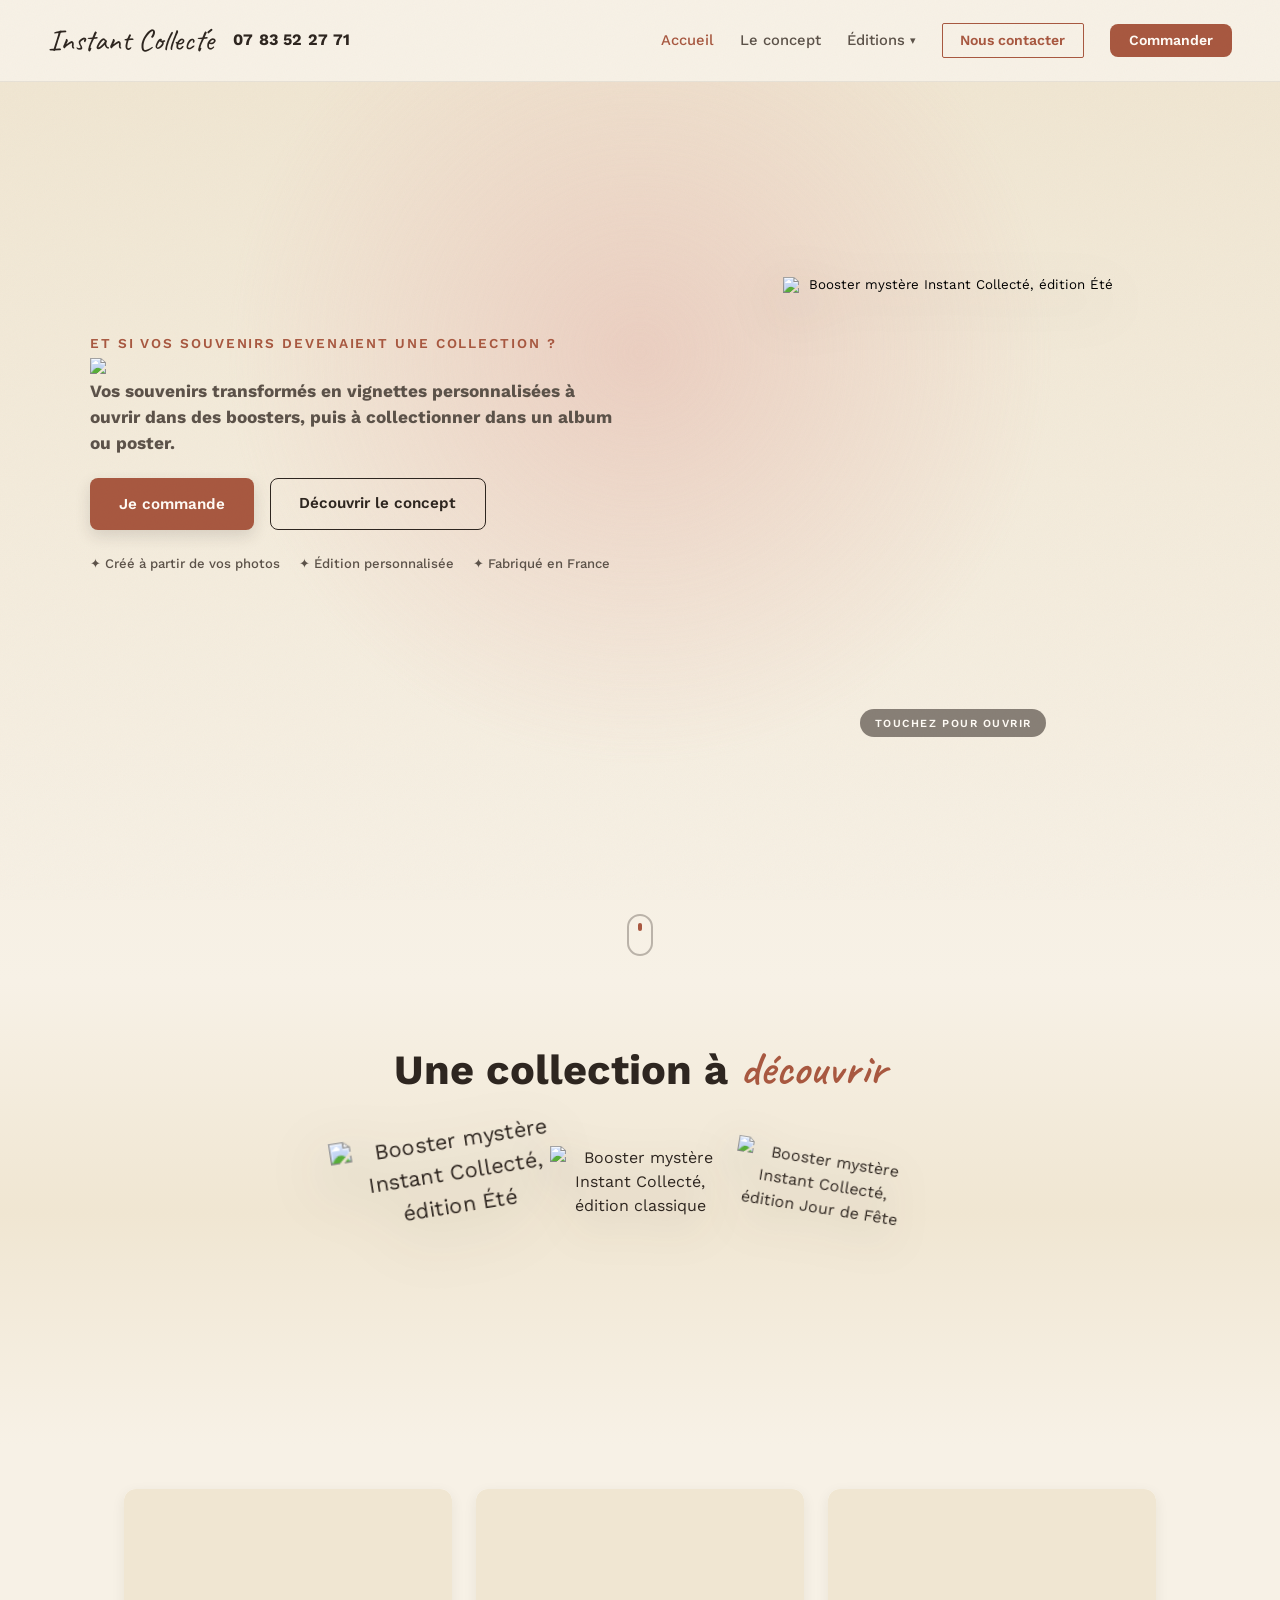
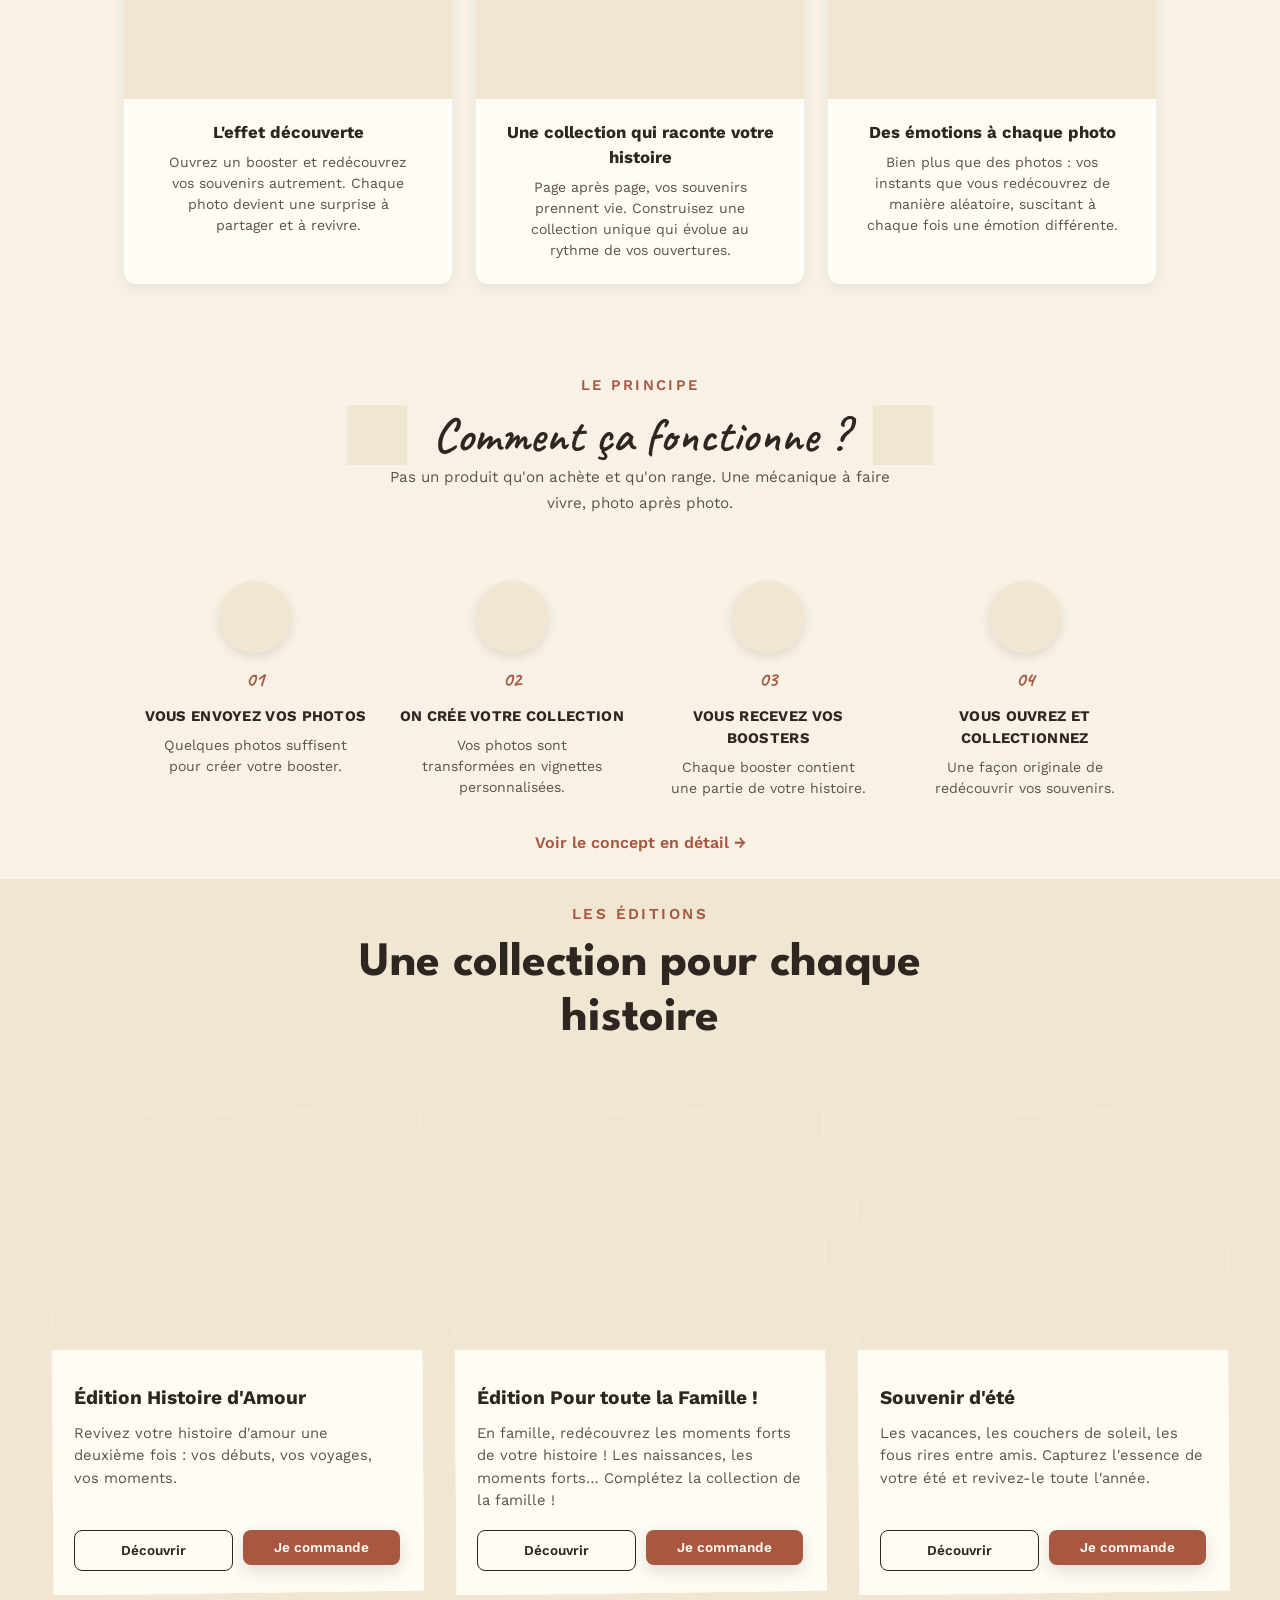
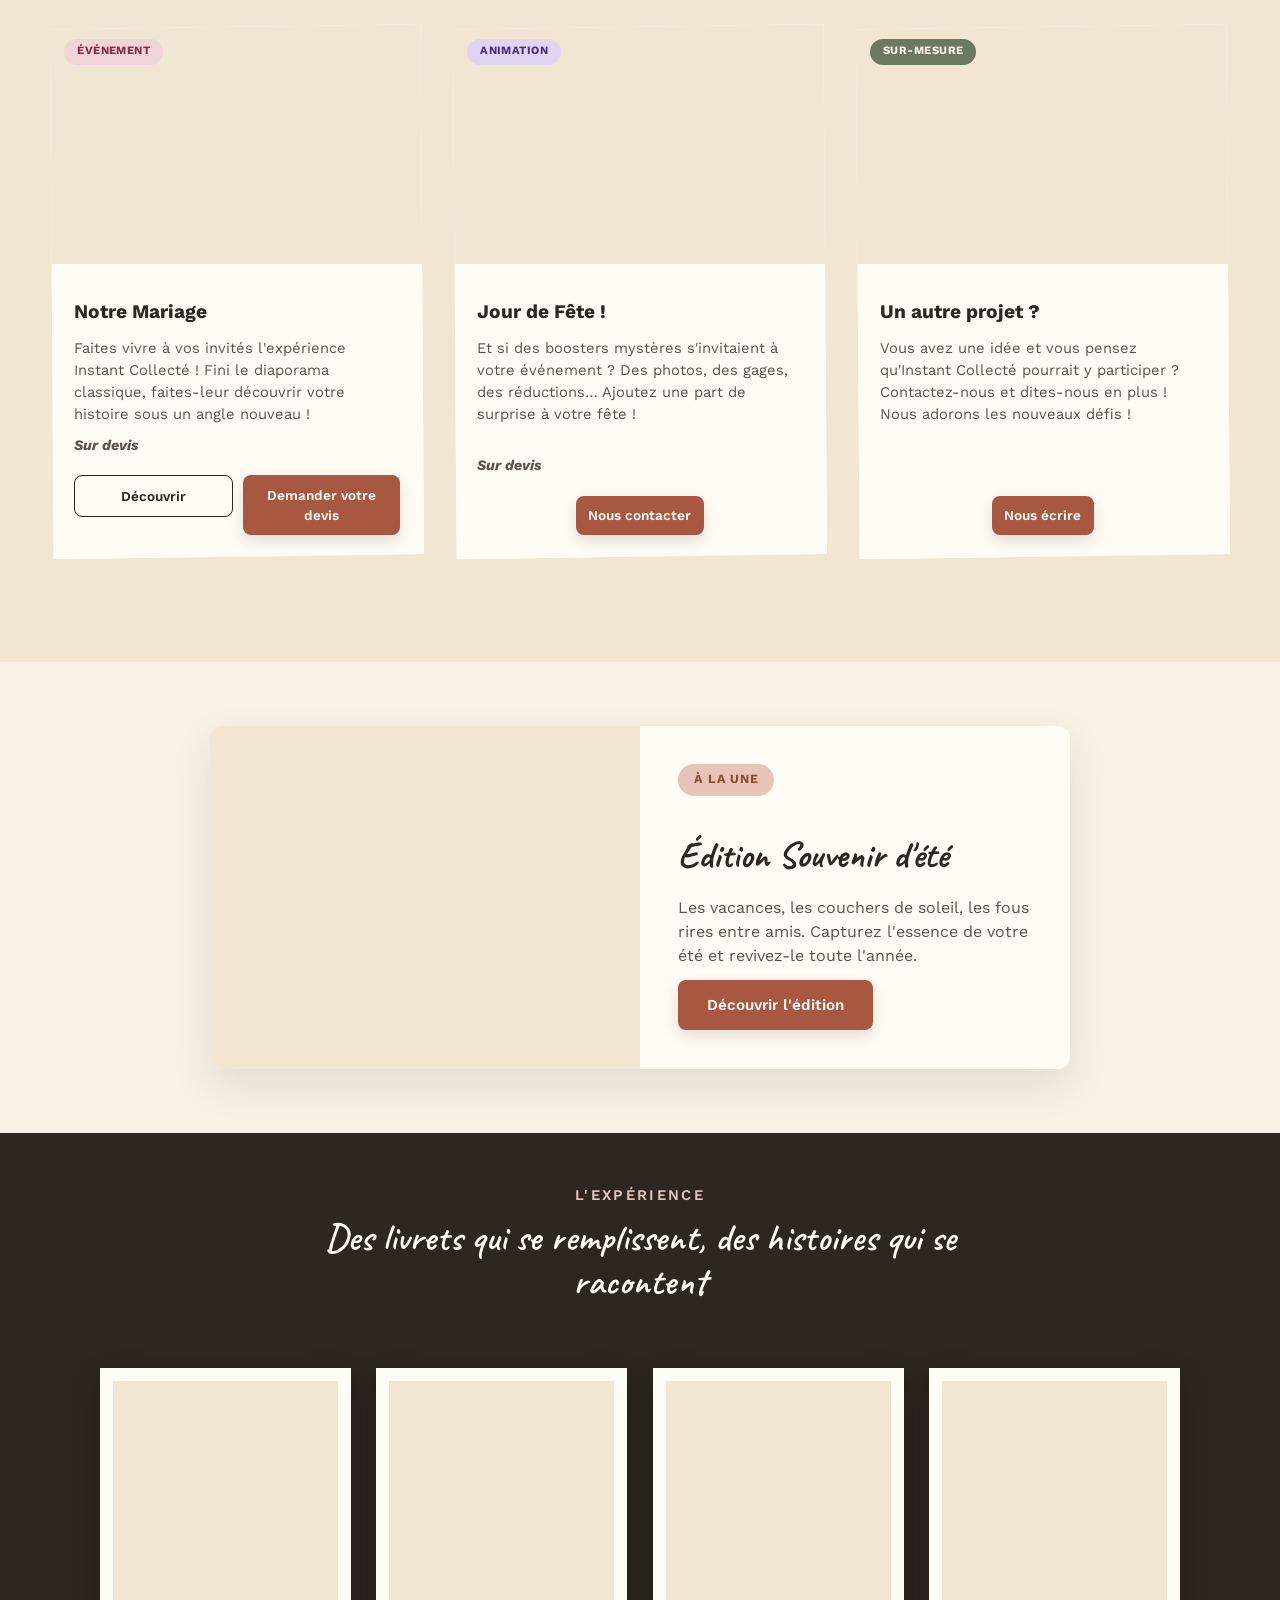
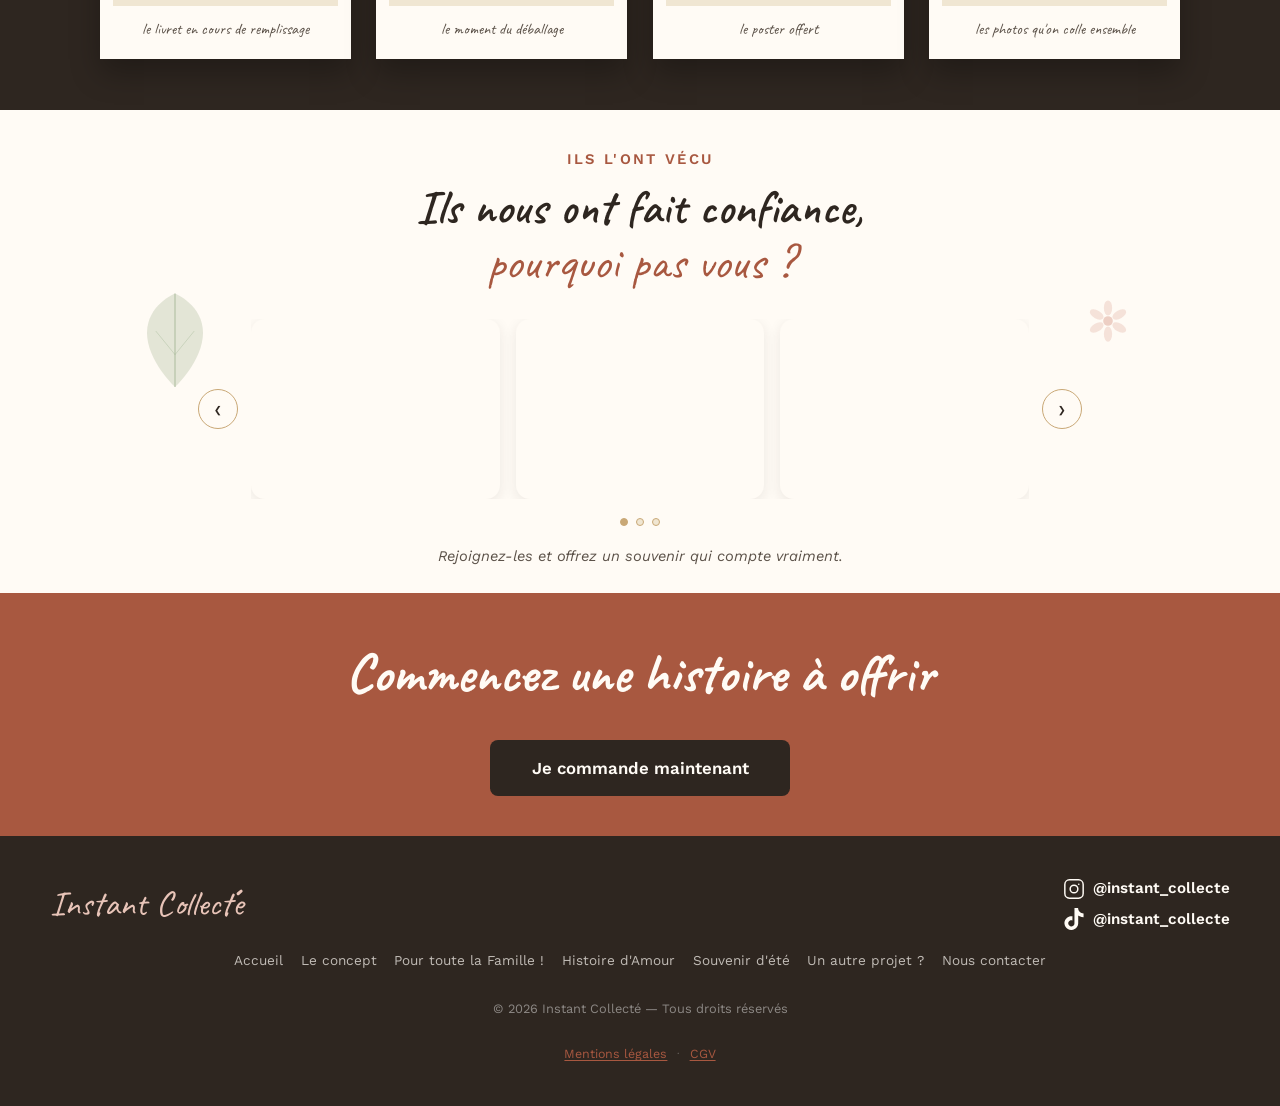
==== index.html @ 8518746c "Update CSS and JS version parameters Updated stylesheet and script versioning in index.html." ====
<!DOCTYPE html>
<html lang="fr">
<head>
  <meta charset="UTF-8">
  <meta name="viewport" content="width=device-width, initial-scale=1">
  <title>Instant Collecté — Albums photo souvenirs à collectionner</title>
  <meta name="description" content="Instant Collecté transforme vos plus beaux souvenirs en boosters mystères et albums à collectionner. Photos surprises, livrets personnalisés, cadeaux uniques à offrir.">
  <link rel="canonical" href="https://instant-collecte.fr/">

  <!-- Open Graph (partage Facebook, Instagram, LinkedIn, WhatsApp...) -->
  <meta property="og:type" content="website">
  <meta property="og:site_name" content="Instant Collecté">
  <meta property="og:title" content="Instant Collecté — Albums photo souvenirs à collectionner">
  <meta property="og:description" content="Des boosters mystères de photos à ouvrir en surprise, à coller dans un livret-album pour revivre vos plus beaux souvenirs. Le cadeau qui se construit et se garde.">
  <meta property="og:url" content="https://instant-collecte.fr/">
  <meta property="og:image" content="https://instant-collecte.fr/assets/accueil/Photo%201%20modif.png">
  <meta property="og:locale" content="fr_FR">

  <!-- Twitter / X Card -->
  <meta name="twitter:card" content="summary_large_image">
  <meta name="twitter:title" content="Instant Collecté — Albums photo souvenirs à collectionner">
  <meta name="twitter:description" content="Des boosters mystères de photos à ouvrir en surprise, à coller dans un livret-album pour revivre vos plus beaux souvenirs.">
  <meta name="twitter:image" content="https://instant-collecte.fr/assets/accueil/Photo%201%20modif.png">

  <!-- Schema.org : identité de marque, aide Google à comprendre qui vous êtes -->
  <script type="application/ld+json">
  {
    "@context": "https://schema.org",
    "@type": "Organization",
    "name": "Instant Collecté",
    "url": "https://instant-collecte.fr/",
    "logo": "https://instant-collecte.fr/assets/accueil/Photo%201%20modif.png",
    "email": "instant.collecte@gmail.com",
    "sameAs": [
      "https://www.instagram.com/instant_collecte/",
      "https://www.tiktok.com/@instant_collecte"
    ]
  }
  </script>

  <!-- DNS prefetch GitHub Pages -->
  <link rel="dns-prefetch" href="https://instant-collecte.fr">
  <link rel="preconnect" href="https://instant-collecte.fr" crossorigin>

  <!-- Préchargement des images critiques (visibles sans scroller) -->
  <link rel="preload" as="image" href="https://instant-collecte.fr/assets/accueil/Photo%201%20modif.png">
  <link rel="preload" as="image" href="https://instant-collecte.fr/assets/accueil/Booster%20Ete%202026%20sans%20Fond.png">

  <!-- Google Fonts avec display=swap pour ne pas bloquer le rendu -->
  <link rel="preconnect" href="https://fonts.googleapis.com">
  <link rel="preconnect" href="https://fonts.gstatic.com" crossorigin>

  <link rel="stylesheet" href="./style.css?v=20260727">
</head>
<body>

  <!--
  INSTANT COLLECTÉ — site multi-pages (8 pages), routeur JS par hash, un seul fichier pour CodePen.
  Pages : #accueil  #concept  #pour-toute-la-famille  #histoire-d-amour  #souvenir-ete  #realisations  #contact

  IMAGES : toutes les images sont injectées via des constantes en haut de script.js (objet IMAGES).
  Tant qu'une URL est vide (""), un cadre "image à venir" stylisé s'affiche à la place.
  Pour mettre une vraie photo : héberger l'image (Assets CodePen, postimages, imgur...) et coller
  l'URL https://... dans la bonne clé de l'objet IMAGES. Rien d'autre à toucher.

  Cherchez [À REMPLACER] pour le texte/les prix à remplacer.
  Formulaire de contact : Formspree configuré (action="https://formspree.io/f/mgojjllv").
-->

<div class="grain-overlay" aria-hidden="true"></div>

<!-- ============================================================ HEADER -->
<header class="nav" id="siteHeader">
  <div class="nav-left">
    <a href="#accueil" class="nav-logo">Instant Collect<span class="e-accent">e</span></a>
    <a href="tel:+33783522771" class="nav-phone">07 83 52 27 71</a>
  </div>

  <nav class="nav-links" id="navLinks">
    <a href="#accueil" data-route-link="accueil">Accueil</a>
    <a href="#concept" data-route-link="concept">Le concept</a>

      <div class="nav-editions" id="navEditions">
        <button class="nav-editions-trigger" id="navEditionsTrigger" aria-expanded="false" aria-haspopup="true">
          Éditions <span class="chev" aria-hidden="true">▾</span>
        </button>
        <div class="nav-editions-menu" id="navEditionsMenu" role="menu">
          <a href="#pour-toute-la-famille" data-route-link="pour-toute-la-famille" role="menuitem">
            <span class="ne-emoji" aria-hidden="true">🌸</span>
            <span class="ne-text"><strong>Pour toute la famille !</strong><small>Les naissances, les fous rires, à revivre ensemble</small></span>
          </a>
          <a href="#histoire-d-amour" data-route-link="histoire-d-amour" role="menuitem">
            <span class="ne-emoji" aria-hidden="true">💌</span>
            <span class="ne-text"><strong>Histoire d'Amour</strong><small>Revivez l'histoire de votre couple avec votre moitié !</small></span>
          </a>
          <a href="#souvenir-ete" data-route-link="souvenir-ete" role="menuitem">
            <span class="ne-emoji" aria-hidden="true">☀️</span>
            <span class="ne-text"><strong>Souvenir d'été</strong><small>Redécouvrez les meilleurs moments de votre voyage estival</small></span>
          </a>
          <a href="#realisations" data-route-link="realisations" role="menuitem">
            <span class="ne-emoji" aria-hidden="true">✨</span>
            <span class="ne-text"><strong>Un autre projet ?</strong><small>On adore les défis</small></span>
          </a>
        </div>
      </div>

    <button class="nav-cta nav-cta-contact" onclick="window.location.hash='contact'">Nous contacter</button>
    <button class="nav-cta" data-order-cta>Commander</button>
  </nav>

  <a href="#accueil" class="nav-back-home">← Retour à l'accueil</a>

  <button class="nav-burger" id="navBurger" aria-label="Ouvrir le menu" aria-expanded="false">
    <span></span><span></span><span></span>
  </button>
</header>

<div class="nav-backdrop" id="navBackdrop" aria-hidden="true"></div>

<main id="routerOutlet">

<!-- ============================================================ PAGE 1 — ACCUEIL -->
<section class="page" id="page-accueil" data-page-section="accueil">


  <section class="hero hero-home">
    <div class="hero-halo" aria-hidden="true"></div>

    <div class="hero-home-grid">
      <div class="hero-content">
        <p class="hero-eyebrow">Et si vos souvenirs devenaient une collection ?</p>
        <h1 class="hero-logo"><img data-img="heroLogo" alt="Instant Collecté" class="hero-logo-img"></h1>
        <p class="hero-tagline">
          Vos souvenirs transformés en vignettes personnalisées à ouvrir dans des boosters,
          puis à collectionner dans un album ou poster.
        </p>
        <div class="hero-actions">
          <button class="btn btn-primary" data-order-cta>Je commande</button>
          <a href="#concept" class="btn btn-outline">Découvrir le concept</a>
        </div>
        <div class="hero-trust">
          <span class="hero-trust-item">✦ Créé à partir de vos photos</span>
          <span class="hero-trust-item">✦ Édition personnalisée</span>
          <span class="hero-trust-item">✦ Fabriqué en France</span>
        </div>
      </div>

      <!-- ========== ZONE BOOSTER — effet d'ouverture façon Pokémon TCG ========== -->
      <div class="booster-zone">
        <div class="booster-stage" id="boosterStage">

          <button class="booster-pack" id="boosterPack" aria-label="Cliquer pour ouvrir le booster mystère" aria-expanded="false">
            <span class="booster-pack-shine" aria-hidden="true"></span>
            <img class="booster-pack-art" data-img="boosterPackArt" alt="Booster mystère Instant Collecté, édition Été">
            <span class="booster-pack-hint">touchez pour ouvrir</span>
          </button>

          <div class="booster-flash" id="boosterFlash" aria-hidden="true"></div>

          <div class="booster-reveal" id="boosterReveal">
            <figure class="booster-card booster-card-1">
              <img data-img="boosterCard1" alt="Souvenir révélé 1">
            </figure>
            <figure class="booster-card booster-card-2">
              <img data-img="boosterCard2" alt="Souvenir révélé 2">
            </figure>
            <figure class="booster-card booster-card-3">
              <img data-img="boosterCard3" alt="Souvenir révélé 3">
            </figure>
          </div>

        </div>

      </div>
      <!-- ========== /ZONE BOOSTER ========== -->

    </div>

    <a href="#concept" class="scroll-cue" aria-hidden="true"><span></span></a>
  </section>

  <!-- vitrine des boosters : une collection, plusieurs éditions -->
  <section class="boosters-showcase">
    <div class="boosters-showcase-inner">
      <h2 class="boosters-showcase-title">Une collection à <span class="boosters-showcase-title-script">découvrir</span></h2>
      <div class="boosters-fan">
        <div class="boosters-fan-item boosters-fan-item-1">
          <img class="boosters-fan-art" data-img="boosterCollEte" alt="Booster mystère Instant Collecté, édition Été">
        </div>
        <div class="boosters-fan-item boosters-fan-item-2">
          <img class="boosters-fan-art" data-img="boosterCollNormal" alt="Booster mystère Instant Collecté, édition classique">
        </div>
        <div class="boosters-fan-item boosters-fan-item-3">
          <img class="boosters-fan-art" data-img="boosterCollFete" alt="Booster mystère Instant Collecté, édition Jour de Fête">
        </div>
      </div>
    </div>
  </section>

  <!-- bandeau valeurs -->
  <section class="values">
    <div class="value">
      <div class="value-photo-wrap">
        <div class="value-photo" data-img="valuePhoto1" data-img-label="L'effet découverte"></div>
        <div class="value-photo-overlay"></div>
      </div>
      <div class="value-body">
        <h3>L'effet découverte</h3>
        <p>Ouvrez un booster et redécouvrez vos souvenirs autrement. Chaque photo devient une surprise à partager et à revivre.</p>
      </div>
    </div>
    <div class="value">
      <div class="value-photo-wrap">
        <div class="value-photo" data-img="valuePhoto2" data-img-label="Une collection qui raconte votre histoire"></div>
        <div class="value-photo-overlay"></div>
      </div>
      <div class="value-body">
        <h3>Une collection qui raconte votre histoire</h3>
        <p>Page après page, vos souvenirs prennent vie. Construisez une collection unique qui évolue au rythme de vos ouvertures.</p>
      </div>
    </div>
    <div class="value">
      <div class="value-photo-wrap">
        <div class="value-photo" data-img="valuePhoto3" data-img-label="Des émotions à chaque photo"></div>
        <div class="value-photo-overlay"></div>
      </div>
      <div class="value-body">
        <h3>Des émotions à chaque photo</h3>
        <p>Bien plus que des photos : vos instants que vous redécouvrez de manière aléatoire, suscitant à chaque fois une émotion différente.</p>
      </div>
    </div>
  </section>

  <section class="concept-brief">
    <div class="section-header section-header-center">
      <p class="section-eyebrow">Le principe</p>
      <h2 class="section-title section-title-flanked">
        <span class="title-flank-art" data-img="titleBoostersArt" data-img-label="image 3 mini booster" aria-hidden="true"></span>
        <span>Comment ça fonctionne ?</span>
        <span class="title-flank-art" data-img="titleBoostersArt" data-img-label="image 3 mini booster" aria-hidden="true"></span>
      </h2>
      <p class="section-text">Pas un produit qu'on achète et qu'on range. Une mécanique à faire vivre, photo après photo.</p>
    </div>
    <div class="concept-steps-mini">
      <div class="step-mini">
        <span class="step-mini-icon"><span class="step-mini-icon-inner" data-img="stepIconCamera" data-img-label="Vignette 1 appareil photo" aria-hidden="true"></span></span>
        <span class="step-mini-num">01</span>
        <h3>Vous envoyez vos photos</h3>
        <p>Quelques photos suffisent pour créer votre booster.</p>
      </div>
      <div class="step-mini">
        <span class="step-mini-icon"><span class="step-mini-icon-inner" data-img="stepIconVignettes" data-img-label="Vignette 2 carte en désordre" aria-hidden="true"></span></span>
        <span class="step-mini-num">02</span>
        <h3>On crée votre collection</h3>
        <p>Vos photos sont transformées en vignettes personnalisées.</p>
      </div>
      <div class="step-mini">
        <span class="step-mini-icon"><span class="step-mini-icon-inner" data-img="stepIconBoosters" data-img-label="Vignette 3 3 mini booster" aria-hidden="true"></span></span>
        <span class="step-mini-num">03</span>
        <h3>Vous recevez vos boosters</h3>
        <p>Chaque booster contient une partie de votre histoire.</p>
      </div>
      <div class="step-mini">
        <span class="step-mini-icon"><span class="step-mini-icon-inner" data-img="stepIconLivre" data-img-label="Vignette 4 livret" aria-hidden="true"></span></span>
        <span class="step-mini-num">04</span>
        <h3>Vous ouvrez et collectionnez</h3>
        <p>Une façon originale de redécouvrir vos souvenirs.</p>
      </div>
    </div>
    <a href="#concept" class="link-more">Voir le concept en détail →</a>
  </section>

  <section class="editions" id="editions">
    <div class="section-header section-header-center">
      <p class="section-eyebrow">Les éditions</p>
      <h2 class="section-title">Une collection pour chaque histoire</h2>
    </div>

    <div class="editions-grid">

      <!-- Carte 1 : Histoire d'Amour -->
      <article class="produit-card">
        <div class="produit-visual" data-img="editionHistoireAmour" data-img-label="Édition Histoire d'Amour"></div>
        <div class="produit-body">
          <h3 class="produit-title">Édition Histoire d'Amour</h3>
          <p class="produit-desc">Revivez votre histoire d'amour une deuxième fois : vos débuts, vos voyages, vos moments.</p>
          <div class="card-actions">
            <a href="#histoire-d-amour" class="btn btn-outline">Découvrir</a>
            <button class="btn btn-primary" data-order-cta data-edition="histoire-d-amour">Je commande</button>
          </div>
        </div>
      </article>

      <!-- Carte 2 : Pour toute la Famille ! -->
      <article class="produit-card">
        <div class="produit-visual" data-img="editionSouvenirs" data-img-label="Édition Pour toute la Famille !"></div>
        <div class="produit-body">
          <h3 class="produit-title">Édition Pour toute la Famille !</h3>
          <p class="produit-desc">En famille, redécouvrez les moments forts de votre histoire ! Les naissances, les moments forts… Complétez la collection de la famille&nbsp;!</p>
          <div class="card-actions">
            <a href="#pour-toute-la-famille" class="btn btn-outline">Découvrir</a>
            <button class="btn btn-primary" data-order-cta data-edition="pour-toute-la-famille">Je commande</button>
          </div>
        </div>
      </article>

      <!-- Carte 3 : Souvenir d'été -->
      <article class="produit-card">
        <div class="produit-visual" data-img="editionEte" data-img-label="Édition Souvenir d'été"></div>
        <div class="produit-body">
          <h3 class="produit-title">Souvenir d'été</h3>
          <p class="produit-desc">Les vacances, les couchers de soleil, les fous rires entre amis. Capturez l'essence de votre été et revivez-le toute l'année.</p>
          <div class="card-actions">
            <a href="#souvenir-ete" class="btn btn-outline">Découvrir</a>
            <button class="btn btn-primary" data-order-cta data-edition="souvenir-ete">Je commande</button>
          </div>
        </div>
      </article>

      <!-- Carte 4 : Mariage (événement, sur-mesure — voir page Un autre projet) -->
      <article class="produit-card produit-card-event">
        <span class="card-tag tag-event">Événement</span>
        <div class="produit-visual" data-img="editionMariage" data-img-label="Notre Mariage — Instant Collecté"></div>
        <div class="produit-body">
          <h3 class="produit-title">Notre Mariage</h3>
          <p class="produit-desc">Faites vivre à vos invités l'expérience Instant Collecté ! Fini le diaporama classique, faites-leur découvrir votre histoire sous un angle nouveau !</p>
          <p class="produit-price">Sur devis</p>
          <div class="card-actions">
            <a href="#realisations" class="btn btn-outline">Découvrir</a>
            <a href="#contact" class="btn btn-primary">Demander votre devis</a>
          </div>
        </div>
      </article>

      <!-- Carte 5 : Jour de Fête (animation) -->
      <article class="produit-card produit-card-event">
        <span class="card-tag tag-animation">Animation</span>
        <div class="produit-visual" data-img="editionKing" data-img-label="Jour de Fête — Animation"></div>
        <div class="produit-body">
          <h3 class="produit-title">Jour de Fête !</h3>
          <p class="produit-desc">Et si des boosters mystères s'invitaient à votre événement ? Des photos, des gages, des réductions… Ajoutez une part de surprise à votre fête !</p>
          <p class="produit-price">Sur devis</p>
          <div class="card-actions card-actions-center">
            <a href="#contact" class="btn btn-primary">Nous contacter</a>
          </div>
        </div>
      </article>

      <!-- Carte 6 : Un autre projet (bouton centré seul) -->
      <article class="produit-card produit-card-event produit-card-autre">
        <span class="card-tag tag-surmesure">Sur-mesure</span>
        <div class="produit-visual" data-img="editionPeres" data-img-label="Un autre projet ?"></div>
        <div class="produit-body">
          <h3 class="produit-title">Un autre projet ?</h3>
          <p class="produit-desc">Vous avez une idée et vous pensez qu'Instant Collecté pourrait y participer ? Contactez-nous et dites-nous en plus ! Nous adorons les nouveaux défis !</p>
          <div class="card-actions card-actions-center">
            <a href="#contact" class="btn btn-primary">Nous écrire</a>
          </div>
        </div>
      </article>

    </div>
  </section>

  <!-- bandeau édition vedette : Souvenir d'été -->
  <section class="feature-band">
    <div class="feature-band-media" data-img="editionEte" data-img-label="Visuel Souvenir d'été"></div>
    <div class="feature-band-text">
      <span class="badge badge-edition">À la une</span>
      <h2 class="feature-band-title">Édition Souvenir d'été</h2>
      <p>Les vacances, les couchers de soleil, les fous rires entre amis. Capturez l'essence de votre été et revivez-le toute l'année.</p>
      <a href="#souvenir-ete" class="btn btn-primary">Découvrir l'édition</a>
    </div>
  </section>

  <section id="ambiance" class="ambiance">
    <div class="section-header section-header-light section-header-center">
      <p class="section-eyebrow">L'expérience</p>
      <h2 class="section-title">Des livrets qui se remplissent, des histoires qui se racontent</h2>
    </div>

    <div class="polaroid-scatter">
      <figure class="polaroid polaroid-1">
        <div class="polaroid-img" data-img="ambiance1" data-img-label="📷"></div>
        <figcaption>le livret en cours de remplissage</figcaption>
      </figure>
      <figure class="polaroid polaroid-2">
        <div class="polaroid-img" data-img="ambiance2" data-img-label="📷"></div>
        <figcaption>le moment du déballage</figcaption>
      </figure>
      <figure class="polaroid polaroid-3">
        <div class="polaroid-img" data-img="ambiance3" data-img-label="📷"></div>
        <figcaption>le poster offert</figcaption>
      </figure>
      <figure class="polaroid polaroid-4">
        <div class="polaroid-img" data-img="ambiance4" data-img-label="📷"></div>
        <figcaption>les photos qu'on colle ensemble</figcaption>
      </figure>
    </div>
  </section>

  <!-- ============ PREUVE SOCIALE ============ -->
  <section class="social-proof">
    <div class="section-header section-header-center">
      <p class="section-eyebrow">Ils l'ont vécu</p>
      <h2 class="section-title">Ils nous ont fait confiance,<br><span class="section-title-script">pourquoi pas vous ?</span></h2>
    </div>

    <div class="sp-carousel-wrap">
      <!-- Décorations botaniques -->
      <div class="sp-deco sp-leaf-1" aria-hidden="true">
        <svg viewBox="0 0 80 120" fill="none"><path d="M40 112C40 112 8 82 8 50C8 18 40 5 40 5C40 5 72 18 72 50C72 82 40 112 40 112Z" fill="#B8C4A8" opacity="0.4"/><line x1="40" y1="112" x2="40" y2="5" stroke="#8FA882" stroke-width="1.5" opacity="0.5"/><line x1="40" y1="75" x2="18" y2="48" stroke="#8FA882" stroke-width="1" opacity="0.35"/><line x1="40" y1="75" x2="62" y2="48" stroke="#8FA882" stroke-width="1" opacity="0.35"/></svg>
      </div>
      <div class="sp-deco sp-flower-1" aria-hidden="true">
        <svg viewBox="0 0 64 64" fill="none"><circle cx="32" cy="32" r="7" fill="#E8C4B8" opacity="0.8"/><ellipse cx="32" cy="13" rx="6" ry="11" fill="#E8C4B8" opacity="0.45" transform="rotate(0 32 32)"/><ellipse cx="32" cy="13" rx="6" ry="11" fill="#E8C4B8" opacity="0.45" transform="rotate(60 32 32)"/><ellipse cx="32" cy="13" rx="6" ry="11" fill="#E8C4B8" opacity="0.45" transform="rotate(120 32 32)"/><ellipse cx="32" cy="13" rx="6" ry="11" fill="#E8C4B8" opacity="0.45" transform="rotate(180 32 32)"/><ellipse cx="32" cy="13" rx="6" ry="11" fill="#E8C4B8" opacity="0.45" transform="rotate(240 32 32)"/><ellipse cx="32" cy="13" rx="6" ry="11" fill="#E8C4B8" opacity="0.45" transform="rotate(300 32 32)"/></svg>
      </div>

      <!-- Flèche gauche -->
      <button class="sp-nav sp-prev" aria-label="Précédent">&#8249;</button>

      <!-- Carousel -->
      <div class="sp-carousel">
        <div class="sp-track">
          <div class="screenshot-card">
            <div class="screenshot-img-wrap" data-img="screenshot1"></div>
          </div>
          <div class="screenshot-card">
            <div class="screenshot-img-wrap" data-img="screenshot2"></div>
          </div>
          <div class="screenshot-card">
            <div class="screenshot-img-wrap" data-img="screenshot3"></div>
          </div>
          <div class="screenshot-card">
            <div class="screenshot-img-wrap" data-img="screenshot4"></div>
          </div>
          <div class="screenshot-card">
            <div class="screenshot-img-wrap" data-img="screenshot5"></div>
          </div>
        </div>
      </div>

      <!-- Flèche droite -->
      <button class="sp-nav sp-next" aria-label="Suivant">&#8250;</button>
    </div>

    <!-- Points de navigation -->
    <div class="sp-dots" id="spDots"></div>

    <p class="social-proof-cta-hint">Rejoignez-les et offrez un souvenir qui compte vraiment.</p>
  </section>

  <section class="cta-final">
    <h2 class="cta-final-title">Commencez une histoire à offrir</h2>
    <button class="btn btn-primary btn-large" data-order-cta>Je commande maintenant</button>
  </section>


</section>

<!-- ============================================================ PAGE 2 — CONCEPT -->
<section class="page" id="page-concept" data-page-section="concept">


  <div class="concept-nostalgie">

    <div class="concept-nostalgie-text reveal">
      <h1 class="concept-nostalgie-title">Vous vous souvenez des<br>vignettes à collectionner&nbsp;?</h1>
      <p class="concept-nostalgie-body">
        On ouvrait des boosters, on découvrait les cartes et on les collait dans son album.
      </p>
      <p class="concept-nostalgie-subtitle">Aujourd'hui, faites la même chose…</p>
      <p class="concept-nostalgie-body">
        Avec vos amis, votre famille, votre couple, votre mariage ou n'importe quel autre
        moment que vous souhaitez <strong>valoriser</strong> et <strong>revivre</strong>&nbsp;!
      </p>
    </div>

    <!-- Flèche -->
    <svg class="concept-nostalgie-arrow" viewBox="0 0 520 200" fill="none" xmlns="http://www.w3.org/2000/svg" aria-hidden="true" preserveAspectRatio="none">
      <defs>
        <marker id="arrowhead" markerWidth="10" markerHeight="8" refX="9" refY="4" orient="auto">
          <polygon points="0 0, 10 4, 0 8" fill="#2E2620"/>
        </marker>
      </defs>
      <path d="M14 110 C 70 200, 160 55, 260 155 C 360 240, 440 95, 472 46"
            stroke="#2E2620" stroke-width="4" stroke-linecap="round"
            marker-end="url(#arrowhead)"/>
    </svg>

    <!-- Ancre du fan : positionnée en absolute au centre de la moitié droite -->
    <span class="concept-fan-anchor" aria-hidden="true">
      <div class="nostalgie-photo nostalgie-photo-1" data-img="conceptPhoto1" data-img-label="Souvenir photo 1"></div>
      <div class="nostalgie-photo nostalgie-photo-2" data-img="conceptPhoto2" data-img-label="Souvenir photo 2"></div>
      <div class="nostalgie-photo nostalgie-photo-3" data-img="conceptPhoto3" data-img-label="Souvenir photo 3"></div>
    </span>

  </div>

  <div class="concept-steps-full">

    <article class="concept-step-row step-img-right">
      <div class="concept-step-content">
        <span class="step-num">01</span>
        <h3>Créer le booster</h3>
        <p>On choisit les photos, les souvenirs et la personne à qui le livret ou le poster sera destiné. Chaque booster est composé sur mesure à partir de ces éléments.</p>
      </div>
      <div class="concept-step-media" data-img="step1" data-img-label="Créer le booster"></div>
    </article>

    <article class="concept-step-row step-img-left">
      <div class="concept-step-media" data-img="step2" data-img-label="Ouvrir en surprise"></div>
      <div class="concept-step-content">
        <span class="step-num">02</span>
        <h3>L'ouvrir en surprise</h3>
        <p>Comme un paquet de cartes à collectionner, le booster se découvre à l'ouverture : on ne sait pas exactement quelles photos et quels souvenirs vont en sortir.</p>
      </div>
    </article>

    <article class="concept-step-row step-img-right">
      <div class="concept-step-content">
        <span class="step-num">03</span>
        <h3>Remplir le livret</h3>
        <p>Les photos et souvenirs du booster viennent se coller ou s'insérer dans le livret ou le poster, thème par thème, pour reconstituer une histoire complète.</p>
      </div>
      <div class="concept-step-media" data-img="step3" data-img-label="Remplir le livret"></div>
    </article>

    <article class="concept-step-row step-img-left">
      <div class="concept-step-media" data-img="step4" data-img-label="Offrir"></div>
      <div class="concept-step-content">
        <span class="step-num">04</span>
        <h3>Offrir</h3>
        <p>Une fois rempli, cela devient l'objet cadeau : on l'offre à la personne concernée, qui (re)découvre l'histoire qu'on a construite pour elle.</p>
      </div>
    </article>

  </div>

  <div class="faq">
    <div class="section-header section-header-center">
      <p class="section-eyebrow">Questions fréquentes</p>
      <h2 class="section-title">Avant de commander</h2>
    </div>

    <div class="faq-grid">
      <div class="faq-card faq-item reveal" data-faq-card>
        <button class="faq-question" aria-expanded="false">
          <span class="faq-icon-wrap"><span class="faq-icon-sym">+</span></span>
          <span>Qu'est-ce qu'un booster mystère, concrètement ?</span>
        </button>
        <div class="faq-body">
          <p>C'est un petit paquet déchirable facile d'utilisation contenant de nombreux souvenirs triés de manière aléatoire : nous maintenons l'esprit d'un <strong>PAQUET DE CARTES À COLLECTIONNER</strong> pour multiplier la surprise et l'émotion au moment de l'ouverture !</p>
        </div>
      </div>

      <div class="faq-card faq-item reveal" data-faq-card>
        <button class="faq-question" aria-expanded="false">
          <span class="faq-icon-wrap"><span class="faq-icon-sym">+</span></span>
          <span>Je dois envoyer ou imprimer mes photos avant de commander ?</span>
        </button>
        <div class="faq-body">
          <p><strong>ON S'OCCUPE DE TOUT !</strong> Vous sélectionnez juste les photos que vous souhaitez redécouvrir, nous on s'occupe de tout le processus qui suit (impression, mise en boosters, personnalisation…).</p>
        </div>
      </div>

      <div class="faq-card faq-item reveal" data-faq-card>
        <button class="faq-question" aria-expanded="false">
          <span class="faq-icon-wrap"><span class="faq-icon-sym">+</span></span>
          <span>Le livret, je le remplis comment ?</span>
        </button>
        <div class="faq-body">
          <p>Le livret est organisé par thème et raconte une histoire, <strong>LA VÔTRE</strong>. Vous nous envoyez vos photos que vous voulez dans chaque catégorie et dans l'ordre que vous souhaitez !</p>
        </div>
      </div>

      <div class="faq-card faq-item reveal" data-faq-card>
        <button class="faq-question" aria-expanded="false">
          <span class="faq-icon-wrap"><span class="faq-icon-sym">+</span></span>
          <span>C'est pour qui ?</span>
        </button>
        <div class="faq-body">
          <p>Pour littéralement <strong>TOUT LE MONDE</strong> : famille, ami, amour, évènement, client… et même à vous si vous le voulez. Choisissez à qui vous voulez faire vivre des émotions.</p>
        </div>
      </div>

      <div class="faq-card faq-item reveal" data-faq-card>
        <button class="faq-question" aria-expanded="false">
          <span class="faq-icon-wrap"><span class="faq-icon-sym">+</span></span>
          <span>Combien de temps pour recevoir ma commande ?</span>
        </button>
        <div class="faq-body">
          <p>Cela dépend le type de commande : pour une commande classique vous pouvez espérer être <strong>LIVRÉ EN 1 À 2 SEMAINES</strong> seulement après envoi des photos !</p>
        </div>
      </div>

      <div class="faq-card faq-item reveal" data-faq-card>
        <button class="faq-question" aria-expanded="false">
          <span class="faq-icon-wrap"><span class="faq-icon-sym">+</span></span>
          <span>Est-ce livré prêt à offrir ?</span>
        </button>
        <div class="faq-body">
          <p>Oui ! Le coffret arrive <strong>DIRECTEMENT SCELLÉ</strong> chez vous. Vous n'avez plus qu'à l'offrir et le tour est joué !</p>
        </div>
      </div>
    </div>
  </div>

  <section class="cta-final">
    <h2 class="cta-final-title">Commencez une histoire à offrir</h2>
    <button class="btn btn-primary btn-large" data-order-cta>Je commande maintenant</button>
  </section>


</section>

<!-- ============================================================ PAGE 4 — FÊTE DES MÈRES -->
<section class="page" id="page-pour-toute-la-famille" data-page-section="pour-toute-la-famille">


  <section class="hero hero-edition hero-split">
    <div class="hero-halo" aria-hidden="true"></div>
    <div class="hero-split-text">
      <span class="badge badge-edition">Édition Pour toute la Famille !</span>
      <h1 class="edition-title">Des souvenirs qui valent <span class="edition-title-script">plus que tout</span></h1>
      <p class="hero-tagline">Vos photos. Vos moments. Votre histoire.</p>
      <div class="hero-actions">
        <button class="btn btn-primary" data-order-cta data-edition="pour-toute-la-famille">Je commande</button>
      </div>
    </div>
    <div class="hero-split-media" data-img="meresHero" data-img-label="Pour toute la Famille !"></div>
  </section>

  <section class="edition-detail">
    <div class="section-header section-header-center">
      <p class="section-eyebrow">Nos offres</p>
      <h2 class="section-title">Un poster et un livret, à compléter ensemble</h2>
    </div>
    <div class="edition-detail-grid">
      <article class="produit-card">
        <div class="produit-visual" data-img="meresPoster" data-img-hover="meresPosterHover" data-img-label="Le poster"></div>
        <div class="produit-body">
          <h3 class="produit-title">Le poster</h3>
          <p class="produit-desc">Réunissez les plus beaux souvenirs de votre famille sur une seule et même fresque. Au fil des boosters, découvrez vos vignettes photo et créez un poster unique à afficher chez vous pour revivre vos meilleurs moments au quotidien.</p>
          <p class="produit-price">19,99€</p>
          <a href="#produit-pour-toute-la-famille-poster" class="btn btn-primary">Je commande</a>
        </div>
      </article>
      <article class="produit-card">
        <div class="produit-visual" data-img="meresLivret" data-img-hover="meresLivretHover" data-img-label="Le livret"></div>
        <div class="produit-body">
          <h3 class="produit-title">Le livret</h3>
          <p class="produit-desc">Un album relié qui raconte l'histoire de la famille page après page : les naissances, les fous rires, les repas du dimanche. Chaque booster ouvert vient enrichir une nouvelle page, jusqu'à devenir un vrai livre de souvenirs à feuilleter ensemble.</p>
          <p class="produit-price">39,99€</p>
          <a href="#produit-pour-toute-la-famille-livret" class="btn btn-primary">Je commande</a>
        </div>
      </article>
    </div>
    <p class="edition-tagline-end">À ouvrir, découvrir et revivre.</p>
  </section>

  <section class="cta-final cta-final-meres">
    <h2 class="cta-final-title">Redécouvrez une expérience unique : émotions garanties !</h2>
    <button class="btn btn-primary btn-large" data-order-cta data-edition="pour-toute-la-famille">Je commande</button>
  </section>


</section>

<!-- ============================================================ PAGE 5 — HISTOIRE D'AMOUR -->
<section class="page" id="page-histoire-d-amour" data-page-section="histoire-d-amour">


  <section class="hero hero-edition hero-split">
    <div class="hero-halo" aria-hidden="true"></div>
    <div class="hero-split-text">
      <span class="badge badge-edition">Édition Histoire d'Amour</span>
      <h1 class="edition-title">Votre histoire d'amour, <span class="edition-title-script">collée page après page</span></h1>
      <p class="hero-tagline">Le premier rendez-vous, le premier voyage, les petites habitudes : tout ce qui vous appartient, à deux.</p>
      <div class="hero-actions">
        <button class="btn btn-primary" data-order-cta data-edition="histoire-d-amour">Je commande</button>
      </div>
    </div>
    <div class="hero-split-media" data-img="valentinHero" data-img-label="Édition Histoire d'Amour"></div>
  </section>

  <!-- Zone vidéo -->
  <section class="edition-video">
    <div class="section-header section-header-center">
      <p class="section-eyebrow">Découvrez le concept</p>
      <h2 class="section-title">L'expérience Histoire d'Amour en vidéo</h2>
    </div>
    <div class="video-embed-wrap video-embed-wrap-valentin">
      <div class="valentin-video-deco" aria-hidden="true">
        <svg class="vvd vvd-heart-xs" viewBox="0 0 24 24" fill="var(--terracotta)" opacity="0.45"><path d="M12 20.9l-1.1-1C5.4 15.4 2 12.3 2 8.5 2 5.4 4.4 3 7.5 3c1.7 0 3.4.8 4.5 2.1C13.1 3.8 14.8 3 16.5 3 19.6 3 22 5.4 22 8.5c0 3.8-3.4 6.9-8.9 11.4l-1.1 1z"/></svg>
        <svg class="vvd vvd-heart-md" viewBox="0 0 24 24" fill="var(--rose-poudre)" opacity="0.55"><path d="M12 20.9l-1.1-1C5.4 15.4 2 12.3 2 8.5 2 5.4 4.4 3 7.5 3c1.7 0 3.4.8 4.5 2.1C13.1 3.8 14.8 3 16.5 3 19.6 3 22 5.4 22 8.5c0 3.8-3.4 6.9-8.9 11.4l-1.1 1z"/></svg>
        <svg class="vvd vvd-heart-lg" viewBox="0 0 24 24" fill="var(--rose-poudre)" opacity="0.4"><path d="M12 20.9l-1.1-1C5.4 15.4 2 12.3 2 8.5 2 5.4 4.4 3 7.5 3c1.7 0 3.4.8 4.5 2.1C13.1 3.8 14.8 3 16.5 3 19.6 3 22 5.4 22 8.5c0 3.8-3.4 6.9-8.9 11.4l-1.1 1z"/></svg>
        <svg class="vvd vvd-rose-1" viewBox="0 0 100 150" fill="none" stroke="var(--terracotta)" stroke-width="2.4" stroke-linecap="round" stroke-linejoin="round" opacity="0.55">
          <path d="M51.5,42.0 L51.8,42.19 L52.01,42.44 L52.16,42.72 L52.27,43.04 L52.32,43.39 L52.32,43.75 L52.26,44.13 L52.15,44.5 L51.97,44.88 L51.74,45.24 L51.45,45.58 L51.11,45.88 L50.72,46.16 L50.28,46.39 L49.79,46.57 L49.28,46.69 L48.73,46.75 L48.17,46.74 L47.59,46.67 L47.01,46.52 L46.44,46.31 L45.88,46.01 L45.34,45.65 L44.84,45.21 L44.38,44.71 L43.97,44.14 L43.62,43.52 L43.33,42.84 L43.12,42.12 L42.99,41.37 L42.95,40.59 L42.99,39.79 L43.13,38.99 L43.36,38.19 L43.68,37.41 L44.1,36.65 L44.61,35.94 L45.2,35.27 L45.88,34.66 L46.63,34.12 L47.46,33.66 L48.34,33.29 L49.27,33.01 L50.25,32.84 L51.25,32.77 L52.27,32.82 L53.29,32.98 L54.31,33.25 L55.3,33.64 L56.26,34.15 L57.17,34.76 L58.02,35.48 L58.8,36.31 L59.49,37.22 L60.08,38.22 L60.57,39.29 L60.94,40.42 L61.19,41.6 L61.31,42.81 L61.29,44.05 L61.14,45.29 L60.85,46.52 L60.43,47.73 L59.87,48.9 L59.17,50.01 L58.35,51.05 L57.41,52.01 L56.36,52.87 L55.21,53.62 L53.98,54.24 L52.67,54.73 L51.3,55.08 L49.88,55.29 L48.44,55.33 L46.98,55.22 L45.53,54.95 L44.11,54.52 L42.73,53.93 L41.41,53.18 L40.16,52.29 L39.01,51.26 L37.96,50.1 L37.04,48.82 L36.26,47.44 L35.62,45.97 L35.15,44.42 L34.84,42.82 L34.71,41.18 L34.75,39.51 L34.98,37.85 L35.39,36.22 L35.98,34.62 L36.74,33.08 L37.68,31.62 L38.77,30.26 L40.02,29.02 L41.41,27.91 L42.92,26.94 L44.53,26.15 L46.24,25.52 L48.02,25.08 L49.85,24.84 L51.7,24.79 L53.57,24.95 L55.42,25.31 L57.24,25.87 L59.0,26.63 L60.68,27.58 L62.25,28.72 L63.71,30.03 L65.02,31.49 L66.18,33.11 L67.16,34.85 L67.95,36.7 L68.54,38.64 L68.92,40.64 L69.09,42.69 L69.03,44.75 L68.75,46.81 L68.24,48.85 L67.51,50.82 L66.57,52.72 L65.42,54.52 L64.07,56.2 L62.54,57.73 L60.85,59.09 L59.0,60.27 L57.03,61.25 L54.95,62.02 L52.79,62.56 L50.56,62.87 L48.31,62.93 L46.04,62.75 L43.8,62.33 L41.6,61.66 L39.47,60.75 L37.45,59.61 L35.54,58.25 L33.79,56.69 L32.2,54.93"/>
          <path d="M50 64v62"/>
          <path d="M50 92c-11-2-18-11-18-20 9 0 18 7 18 20z"/>
          <path d="M50 110c11-2 18-11 18-20-9 0-18 7-18 20z"/>
        </svg>
        <svg class="vvd vvd-rose-2" viewBox="0 0 100 150" fill="none" stroke="var(--rose-poudre)" stroke-width="2.4" stroke-linecap="round" stroke-linejoin="round" opacity="0.6">
          <path d="M51.5,42.0 L51.8,42.19 L52.01,42.44 L52.16,42.72 L52.27,43.04 L52.32,43.39 L52.32,43.75 L52.26,44.13 L52.15,44.5 L51.97,44.88 L51.74,45.24 L51.45,45.58 L51.11,45.88 L50.72,46.16 L50.28,46.39 L49.79,46.57 L49.28,46.69 L48.73,46.75 L48.17,46.74 L47.59,46.67 L47.01,46.52 L46.44,46.31 L45.88,46.01 L45.34,45.65 L44.84,45.21 L44.38,44.71 L43.97,44.14 L43.62,43.52 L43.33,42.84 L43.12,42.12 L42.99,41.37 L42.95,40.59 L42.99,39.79 L43.13,38.99 L43.36,38.19 L43.68,37.41 L44.1,36.65 L44.61,35.94 L45.2,35.27 L45.88,34.66 L46.63,34.12 L47.46,33.66 L48.34,33.29 L49.27,33.01 L50.25,32.84 L51.25,32.77 L52.27,32.82 L53.29,32.98 L54.31,33.25 L55.3,33.64 L56.26,34.15 L57.17,34.76 L58.02,35.48 L58.8,36.31 L59.49,37.22 L60.08,38.22 L60.57,39.29 L60.94,40.42 L61.19,41.6 L61.31,42.81 L61.29,44.05 L61.14,45.29 L60.85,46.52 L60.43,47.73 L59.87,48.9 L59.17,50.01 L58.35,51.05 L57.41,52.01 L56.36,52.87 L55.21,53.62 L53.98,54.24 L52.67,54.73 L51.3,55.08 L49.88,55.29 L48.44,55.33 L46.98,55.22 L45.53,54.95 L44.11,54.52 L42.73,53.93 L41.41,53.18 L40.16,52.29 L39.01,51.26 L37.96,50.1 L37.04,48.82 L36.26,47.44 L35.62,45.97 L35.15,44.42 L34.84,42.82 L34.71,41.18 L34.75,39.51 L34.98,37.85 L35.39,36.22 L35.98,34.62 L36.74,33.08 L37.68,31.62 L38.77,30.26 L40.02,29.02 L41.41,27.91 L42.92,26.94 L44.53,26.15 L46.24,25.52 L48.02,25.08 L49.85,24.84 L51.7,24.79 L53.57,24.95 L55.42,25.31 L57.24,25.87 L59.0,26.63 L60.68,27.58 L62.25,28.72 L63.71,30.03 L65.02,31.49 L66.18,33.11 L67.16,34.85 L67.95,36.7 L68.54,38.64 L68.92,40.64 L69.09,42.69 L69.03,44.75 L68.75,46.81 L68.24,48.85 L67.51,50.82 L66.57,52.72 L65.42,54.52 L64.07,56.2 L62.54,57.73 L60.85,59.09 L59.0,60.27 L57.03,61.25 L54.95,62.02 L52.79,62.56 L50.56,62.87 L48.31,62.93 L46.04,62.75 L43.8,62.33 L41.6,61.66 L39.47,60.75 L37.45,59.61 L35.54,58.25 L33.79,56.69 L32.2,54.93"/>
          <path d="M50 64v62"/>
          <path d="M50 92c-11-2-18-11-18-20 9 0 18 7 18 20z"/>
          <path d="M50 110c11-2 18-11 18-20-9 0-18 7-18 20z"/>
        </svg>
      </div>
      <a href="https://www.instagram.com/instant_collecte/" target="_blank" rel="noopener" class="video-placeholder video-placeholder-portrait video-placeholder-link" id="valentinVideo">
        <div class="video-placeholder-inner">
          <span class="video-icon" aria-hidden="true">▶</span>
          <p>Vidéo à venir</p>
          <small>Remplacer ce bloc par la balise vidéo ci-dessous, avec le vrai fichier.</small>
        </div>
        <video class="video-iframe" src="https://instant-collecte.fr/assets/videos/histoire-amour.mp4" poster="https://instant-collecte.fr/assets/videos/histoire-amour-poster.jpg" autoplay muted loop playsinline></video>
      </a>
    </div>
  </section>

  <section class="edition-detail">
    <div class="section-header section-header-center">
      <p class="section-eyebrow">Nos offres</p>
      <h2 class="section-title">Un poster et un livret, à compléter ensemble</h2>
    </div>
    <div class="edition-detail-grid">
      <article class="produit-card">
        <div class="produit-visual" data-img="valentinPoster" data-img-hover="valentinPosterHover" data-img-label="Le poster"></div>
        <div class="produit-body">
          <h3 class="produit-title">Le poster</h3>
          <p class="produit-desc">Créez un poster unique à partir des plus beaux moments de votre histoire. Ouvrez vos boosters, découvrez vos vignettes photo et complétez progressivement une fresque personnalisée qui sublimera votre couple et trouvera sa place dans votre intérieur.</p>
          <p class="produit-price">19,99€</p>
          <a href="#produit-histoire-d-amour-poster" class="btn btn-primary">Je commande</a>
        </div>
      </article>
      <article class="produit-card">
        <div class="produit-visual" data-img="valentinLivret" data-img-hover="valentinLivretHover" data-img-label="Le livret"></div>
        <div class="produit-body">
          <h3 class="produit-title">Le livret</h3>
          <p class="produit-desc">Un album à remplir qui retrace votre histoire depuis le premier regard à travers une expérience inédite&nbsp;: rendez-vous, voyages ou encore moments du quotidien, créez vos vignettes à collectionner et redécouvrez vos moments à chaque ouverture&nbsp;! À s'offrir l'un à l'autre, ou à construire ensemble, page après page. Émotions garanties&nbsp;!</p>
          <p class="produit-price">39,99€</p>
          <a href="#produit-histoire-d-amour-livret" class="btn btn-primary">Je commande</a>
        </div>
      </article>
    </div>
    <p class="edition-tagline-end">À ouvrir, découvrir et revivre.</p>
  </section>

  <section class="cta-final">
    <h2 class="cta-final-title">Offrez une histoire, pas un objet</h2>
    <button class="btn btn-primary btn-large" data-order-cta data-edition="histoire-d-amour">Je commande maintenant</button>
  </section>


</section>

<!-- ============================================================ PAGE 8 — SOUVENIR D'ÉTÉ -->
<section class="page" id="page-souvenir-ete" data-page-section="souvenir-ete">


  <section class="hero hero-edition hero-split">
    <div class="hero-halo" aria-hidden="true"></div>
    <div class="hero-split-text">
      <span class="badge badge-edition">Édition Souvenir d'été</span>
      <h1 class="edition-title">Les souvenirs d'été, <span class="edition-title-script">à collectionner</span></h1>
      <p class="hero-tagline">Les vacances, les couchers de soleil, les moments simples et les fous rires. Une édition pour capturer l'essence de l'été et la revivre tout l'hiver.</p>
      <div class="hero-actions">
        <button class="btn btn-primary" data-order-cta data-edition="souvenir-ete">Je commande</button>
      </div>
    </div>
    <div class="hero-split-media" data-img="editionEte" data-img-label="Souvenir d'été — Instant Collecté"></div>
  </section>

  <!-- Zone vidéo -->
  <section class="edition-video">
    <div class="section-header section-header-center">
      <p class="section-eyebrow">Découvrez le concept</p>
      <h2 class="section-title">L'expérience Souvenir d'été en vidéo</h2>
    </div>
    <div class="video-embed-wrap video-embed-wrap-ete">
      <div class="ete-video-deco" aria-hidden="true">
        <svg class="evd evd-sun" viewBox="0 0 60 60"><circle cx="30" cy="30" r="12" fill="var(--accent)" opacity="0.5"/><g stroke="var(--accent)" stroke-width="3" stroke-linecap="round" opacity="0.45"><line x1="30" y1="4" x2="30" y2="12"/><line x1="30" y1="48" x2="30" y2="56"/><line x1="4" y1="30" x2="12" y2="30"/><line x1="48" y1="30" x2="56" y2="30"/><line x1="12" y1="12" x2="17" y2="17"/><line x1="43" y1="43" x2="48" y2="48"/><line x1="48" y1="12" x2="43" y2="17"/><line x1="17" y1="43" x2="12" y2="48"/></g></svg>
        <svg class="evd evd-palm-1" viewBox="0 0 100 100" fill="none" stroke="var(--accent)" stroke-width="2.6" stroke-linecap="round" opacity="0.5">
          <path d="M10 92 Q 28 54 18 12"/>
          <path d="M10 92 Q 34 58 38 16"/>
          <path d="M10 92 Q 40 62 60 20"/>
          <path d="M10 92 Q 44 66 76 32"/>
          <path d="M10 92 Q 46 70 86 48"/>
        </svg>
        <svg class="evd evd-palm-2" viewBox="0 0 100 100" fill="none" stroke="var(--accent-dark)" stroke-width="2.6" stroke-linecap="round" opacity="0.75">
          <path d="M10 92 Q 28 54 18 12"/>
          <path d="M10 92 Q 34 58 38 16"/>
          <path d="M10 92 Q 40 62 60 20"/>
          <path d="M10 92 Q 44 66 76 32"/>
        </svg>
        <svg class="evd evd-wave-1" viewBox="0 0 120 30" fill="none" stroke="var(--accent)" stroke-width="3" stroke-linecap="round" opacity="0.4">
          <path d="M2 15 Q 17 2 32 15 T 62 15 T 92 15 T 118 15"/>
        </svg>
        <svg class="evd evd-wave-2" viewBox="0 0 120 30" fill="none" stroke="var(--accent-dark)" stroke-width="3" stroke-linecap="round" opacity="0.7">
          <path d="M2 15 Q 17 2 32 15 T 62 15 T 92 15 T 118 15"/>
        </svg>
        <svg class="evd evd-palmtree" viewBox="0 0 80 90" fill="none" stroke="var(--accent)" stroke-width="2.6" stroke-linecap="round" stroke-linejoin="round" opacity="0.55">
          <path d="M37 88 Q 32 55 40 26"/>
          <path d="M40 26 C 22 16 6 22 2 42"/>
          <path d="M40 26 C 26 6 12 0 6 10"/>
          <path d="M40 26 C 54 6 68 0 74 10"/>
          <path d="M40 26 C 58 16 74 22 78 42"/>
        </svg>
        <svg class="evd evd-starfish" viewBox="0 0 40 40" fill="var(--accent)" opacity="0.5">
          <path d="M20 2L24.5 14.5L38 14.5L27 22.5L31 36L20 27.5L9 36L13 22.5L2 14.5L15.5 14.5Z"/>
        </svg>
      </div>
      <a href="https://www.instagram.com/instant_collecte/" target="_blank" rel="noopener" class="video-placeholder video-placeholder-portrait video-placeholder-link" id="eteVideo">
        <div class="video-placeholder-inner">
          <span class="video-icon" aria-hidden="true">▶</span>
          <p>Vidéo à venir</p>
          <small>Remplacer ce bloc par la balise vidéo ci-dessous, avec le vrai fichier.</small>
        </div>
        <video class="video-iframe" src="https://instant-collecte.fr/assets/edition/souvenir-ete.mp4" poster="https://instant-collecte.fr/assets/edition/souvenir-ete-poster.jpg" autoplay muted loop playsinline></video>
      </a>
    </div>
  </section>

  <section class="edition-detail">
    <div class="section-header section-header-center">
      <p class="section-eyebrow">Nos offres</p>
      <h2 class="section-title">Un poster et un livret, à compléter ensemble</h2>
    </div>
    <div class="edition-detail-grid">
      <article class="produit-card">
        <div class="produit-visual" data-img="etePoster" data-img-hover="etePosterHover" data-img-label="Le poster"></div>
        <div class="produit-body">
          <h3 class="produit-title">Le poster</h3>
          <p class="produit-desc">Un poster à compléter avec les boosters de l'été : les plages, les couchers de soleil, les fous rires entre amis. Chaque ouverture ajoute un fragment de vacances à afficher et à revivre toute l'année.</p>
          <p class="produit-price">19,99€</p>
          <a href="#produit-souvenir-ete-poster" class="btn btn-primary">Je commande</a>
        </div>
      </article>
      <article class="produit-card">
        <div class="produit-visual" data-img="eteLivret" data-img-hover="eteLivretHover" data-img-label="Le livret"></div>
        <div class="produit-body">
          <h3 class="produit-title">Le livret</h3>
          <p class="produit-desc">Un album estival qui rassemble vos plus beaux moments de vacances, booster après booster : les paysages, les visages, les instants qu'on croyait éphémères. À feuilleter dès les premiers frimas pour retrouver la chaleur de l'été.</p>
          <p class="produit-price">39,99€</p>
          <a href="#produit-souvenir-ete-livret" class="btn btn-primary">Je commande</a>
        </div>
      </article>
    </div>
    <p class="edition-tagline-end">À ouvrir, découvrir et revivre.</p>
  </section>

  <section class="cta-final">
    <h2 class="cta-final-title">Ne ratez pas votre été</h2>
    <button class="btn btn-primary btn-large" data-order-cta data-edition="souvenir-ete">Je commande</button>
  </section>



</section>

<!-- ============================================================ PAGE — RÉALISATIONS SUR-MESURE -->
<section class="page" id="page-realisations" data-page-section="realisations">

  <section class="hero hero-edition hero-realisations">
    <div class="hero-halo" aria-hidden="true"></div>
    <div class="hero-content">
      <p class="section-eyebrow">Sur-mesure</p>
      <h1 class="edition-title">Un autre <span class="edition-title-script">projet</span> ?</h1>
      <p class="hero-tagline">On adore les défis. Voici quelques exemples de ce qu'on a déjà pu créer sur-mesure, en dehors de nos éditions classiques.</p>
    </div>
  </section>

  <section class="edition-detail">
    <div class="edition-detail-grid">

      <article class="produit-card">
        <span class="card-tag tag-event">Événement</span>
        <div class="produit-visual" data-img="realisationJoinzy" data-img-label="Animation événement avec JOINZY"></div>
        <div class="produit-body">
          <h3 class="produit-title">Animation événement — JOINZY</h3>
          <p class="produit-desc">Création de gages et défis pour les événements <strong>JOINZY</strong> : un moyen qui a pu permettre à des gens qui ne se connaissaient pas forcément de se rencontrer autour de petites activités !</p>
          <a href="https://www.instagram.com/joinzy_/" target="_blank" rel="noopener" class="btn btn-outline">Voir sur Instagram</a>
        </div>
      </article>

      <article class="produit-card">
        <span class="card-tag tag-animation">EVG</span>
        <div class="produit-visual" data-img="realisationEvg" data-img-label="Livret souvenir enterrement de vie de garçon"></div>
        <div class="produit-body">
          <h3 class="produit-title">Livret souvenir — Enterrement de vie de garçon</h3>
          <p class="produit-desc"><strong>EVG</strong> : Proposez-nous votre projet le plus fou pour vivre un EVG magique ! Notre équipe vous proposera sûrement un projet adapté (nous adorons les défis chez Instant Collecté, soyez sans limite 😉)</p>
          <a href="#contact" class="btn btn-outline">Vous voulez la même chose ?</a>
        </div>
      </article>

      <article class="produit-card">
        <span class="card-tag tag-surmesure">Entreprise</span>
        <div class="produit-visual" data-img="realisationEntreprise" data-img-label="Poster d'équipe pour une entreprise"></div>
        <div class="produit-body">
          <h3 class="produit-title">Poster d'équipe — Projet entreprise</h3>
          <p class="produit-desc">Proposer un poster unique à votre équipe ! Savoir-faire de l'entreprise, moments forts… Choisissez les souvenirs dont vous voulez vous rappeler ensemble.</p>
          <a href="#contact" class="btn btn-outline">Vous voulez la même chose ?</a>
        </div>
      </article>

      <article class="produit-card">
        <span class="card-tag tag-mariage">Mariage</span>
        <div class="produit-visual" data-img="realisationMariage" data-img-label="Livret souvenir mariage"></div>
        <div class="produit-body">
          <h3 class="produit-title">Livret souvenir — Mariage</h3>
          <p class="produit-desc">Chaque projet est entièrement personnalisable selon vos envies. L'une de nos réalisations les plus appréciées consiste à créer une grande fresque au format A0, sur laquelle chaque invité vient coller une vignette découverte dans son booster. Au fil de l'événement, le poster se remplit progressivement de 150 petites photos retraçant les moments les plus marquants de la vie des mariés : leur rencontre, leurs voyages, leurs fous rires, leurs proches, leurs souvenirs... Une animation participative qui permet à chacun de contribuer à la création d'un souvenir unique.</p>
          <a href="#contact" class="btn btn-outline">Vous voulez la même chose ?</a>
        </div>
      </article>

    </div>
  </section>

  <section class="cta-final">
    <h2 class="cta-final-title">Et si c'était votre projet ?</h2>
    <p class="cta-final-text">Racontez-nous votre idée, on vous dit si (et comment) on peut la transformer en souvenir à garder.</p>
    <a href="#contact" class="btn btn-light btn-large">Nous écrire</a>
  </section>

</section>

<!-- ============================================================ PAGE 8 — NOUS CONTACTER -->
<section class="page" id="page-contact" data-page-section="contact">


  <section class="hero hero-edition hero-contact">
    <div class="hero-halo" aria-hidden="true"></div>
    <div class="contact-deco" aria-hidden="true">
      <svg class="contact-leaf contact-leaf-1" viewBox="0 0 80 120" fill="none"><path d="M40 110 C40 110 10 80 10 50 C10 20 40 5 40 5 C40 5 70 20 70 50 C70 80 40 110 40 110Z" fill="var(--vert-feuillage)" opacity="0.25"/><line x1="40" y1="110" x2="40" y2="5" stroke="var(--vert-feuillage)" stroke-width="1.5" opacity="0.4"/></svg>
      <svg class="contact-leaf contact-leaf-2" viewBox="0 0 60 90" fill="none"><path d="M30 85 C30 85 5 60 5 35 C5 10 30 3 30 3 C30 3 55 10 55 35 C55 60 30 85 30 85Z" fill="var(--kraft)" opacity="0.2"/><line x1="30" y1="85" x2="30" y2="3" stroke="var(--kraft)" stroke-width="1.2" opacity="0.35"/></svg>
      <svg class="contact-flower" viewBox="0 0 60 60" fill="none"><circle cx="30" cy="30" r="8" fill="var(--rose-poudre)" opacity="0.6"/><ellipse cx="30" cy="14" rx="6" ry="10" fill="var(--rose-poudre)" opacity="0.4" transform="rotate(0 30 30)"/><ellipse cx="30" cy="14" rx="6" ry="10" fill="var(--rose-poudre)" opacity="0.4" transform="rotate(60 30 30)"/><ellipse cx="30" cy="14" rx="6" ry="10" fill="var(--rose-poudre)" opacity="0.4" transform="rotate(120 30 30)"/><ellipse cx="30" cy="14" rx="6" ry="10" fill="var(--rose-poudre)" opacity="0.4" transform="rotate(180 30 30)"/><ellipse cx="30" cy="14" rx="6" ry="10" fill="var(--rose-poudre)" opacity="0.4" transform="rotate(240 30 30)"/><ellipse cx="30" cy="14" rx="6" ry="10" fill="var(--rose-poudre)" opacity="0.4" transform="rotate(300 30 30)"/></svg>
      <svg class="contact-stamp" viewBox="0 0 50 50" fill="none"><rect x="5" y="5" width="40" height="40" rx="4" stroke="var(--terracotta)" stroke-width="2" opacity="0.3" fill="none" stroke-dasharray="4 3"/><text x="25" y="29" text-anchor="middle" font-family="Caveat, cursive" font-size="10" fill="var(--terracotta)" opacity="0.5">IC</text></svg>
    </div>
    <div class="hero-content contact-hero-content">
      <p class="section-eyebrow">On est là</p>
      <h1 class="edition-title">Parlons de <span class="edition-title-script">votre projet</span></h1>
      <p class="hero-tagline">Une question, une idée, un événement à imaginer ? On adore les nouveaux défis. Écrivez-nous.</p>
    </div>
  </section>

  <section class="contact-body">
    <div class="contact-grid">
      <div class="contact-cards">
        <div class="contact-card">
          <span class="contact-card-icon">
            <svg xmlns="http://www.w3.org/2000/svg" width="28" height="28" viewBox="0 0 24 24" fill="none" stroke="var(--terracotta)" stroke-width="2" stroke-linecap="round" stroke-linejoin="round"><path d="M22 16.92v3a2 2 0 0 1-2.18 2 19.79 19.79 0 0 1-8.63-3.07A19.5 19.5 0 0 1 4.69 12a19.79 19.79 0 0 1-3.07-8.67A2 2 0 0 1 3.6 1.27h3a2 2 0 0 1 2 1.72c.127.96.361 1.903.7 2.81a2 2 0 0 1-.45 2.11L7.91 8.83a16 16 0 0 0 6.29 6.29l1.62-.95a2 2 0 0 1 2.11-.45c.907.339 1.85.573 2.81.7A2 2 0 0 1 22 16.92z"/></svg>
          </span>
          <h3>Téléphone</h3>
          <p><a href="tel:+33783522771"><strong>07 83 52 27 71</strong></a></p>
          <small>Du lundi au vendredi, 9h–18h</small>
        </div>
        <div class="contact-card">
          <span class="contact-card-icon">
            <svg xmlns="http://www.w3.org/2000/svg" width="28" height="28" viewBox="0 0 24 24" fill="none" stroke="var(--terracotta)" stroke-width="2" stroke-linecap="round" stroke-linejoin="round"><rect width="20" height="16" x="2" y="4" rx="2"/><path d="m22 7-8.97 5.7a1.94 1.94 0 0 1-2.06 0L2 7"/></svg>
          </span>
          <h3>Email</h3>
          <p><a href="mailto:instant.collecte@gmail.com"><strong>instant.collecte@gmail.com</strong></a></p>
          <small>Réponse sous 24–48 h</small>
        </div>
        <div class="contact-card">
          <span class="contact-card-icon">
            <svg xmlns="http://www.w3.org/2000/svg" width="28" height="28" viewBox="0 0 24 24" fill="none" stroke="var(--terracotta)" stroke-width="2" stroke-linecap="round" stroke-linejoin="round"><rect width="20" height="20" x="2" y="2" rx="5" ry="5"/><path d="M16 11.37A4 4 0 1 1 12.63 8 4 4 0 0 1 16 11.37z"/><line x1="17.5" x2="17.51" y1="6.5" y2="6.5"/></svg>
          </span>
          <h3>Instagram</h3>
          <a href="https://www.instagram.com/instant_collecte/" target="_blank" rel="noopener" class="contact-insta-link">@instant_collecte</a>
          <small>Messages directs ouverts</small>
        </div>
        <div class="contact-card">
          <span class="contact-card-icon">
            <svg xmlns="http://www.w3.org/2000/svg" width="28" height="28" viewBox="0 0 24 24" fill="var(--terracotta)" stroke="none"><path d="M12.525.02c1.31-.02 2.61-.01 3.91-.02.08 1.53.63 3.09 1.75 4.17 1.12 1.11 2.7 1.62 4.24 1.79v4.03c-1.44-.05-2.89-.35-4.2-.97-.57-.26-1.1-.59-1.62-.93-.01 2.92.01 5.84-.02 8.75-.08 1.4-.54 2.79-1.35 3.94-1.31 1.92-3.58 3.17-5.91 3.21-1.43.08-2.86-.31-4.08-1.03-2.02-1.19-3.44-3.37-3.65-5.71-.02-.5-.03-1-.01-1.49.18-1.9 1.12-3.72 2.58-4.96 1.66-1.44 3.98-2.13 6.15-1.72.02 1.48-.04 2.96-.04 4.44-.99-.32-2.15-.23-3.02.37-.63.41-1.11 1.04-1.36 1.75-.21.51-.15 1.07-.14 1.61.24 1.64 1.82 3.02 3.5 2.87 1.12-.01 2.19-.66 2.77-1.61.19-.33.4-.67.41-1.06.1-1.79.06-3.57.07-5.36.01-4.03-.01-8.05.02-12.07z"/></svg>
          </span>
          <h3>TikTok</h3>
          <a href="https://www.tiktok.com/@instant_collecte?lang=fr" target="_blank" rel="noopener" class="contact-insta-link">@instant_collecte</a>
          <small>Contenus et coulisses</small>
        </div>
      </div>

      <div class="contact-form-wrap">
        <form class="contact-form" id="contactForm" action="https://formspree.io/f/mgojjllv" method="POST" novalidate>
          <input type="hidden" name="_subject" value="Nouvelle demande — Instant Collecté">
          <div class="form-row form-row-split">
            <div class="form-field">
              <label class="form-label" for="cf-firstname">Prénom <span aria-hidden="true">*</span></label>
              <input class="form-input" type="text" id="cf-firstname" name="firstname" placeholder="Prénom" required autocomplete="given-name">
            </div>
            <div class="form-field">
              <label class="form-label" for="cf-lastname">Nom <span aria-hidden="true">*</span></label>
              <input class="form-input" type="text" id="cf-lastname" name="lastname" placeholder="Nom" required autocomplete="family-name">
            </div>
          </div>
          <div class="form-row">
            <label class="form-label" for="cf-email">Email <span aria-hidden="true">*</span></label>
            <input class="form-input" type="email" id="cf-email" name="email" placeholder="vous@email.com" required autocomplete="email">
          </div>
          <div class="form-row">
            <label class="form-label" for="cf-phone">Téléphone <span class="form-optional">(optionnel)</span></label>
            <input class="form-input" type="tel" id="cf-phone" name="phone" placeholder="06 00 00 00 00" autocomplete="tel">
          </div>
          <div class="form-row">
            <label class="form-label" for="cf-type">Type de projet <span aria-hidden="true">*</span></label>
            <select class="form-input form-select" id="cf-type" name="type" required>
              <option value="">— Choisissez —</option>
              <option value="mariage">Mariage</option>
              <option value="evenement">Événement</option>
              <option value="anniversaire">Anniversaire</option>
              <option value="cadeau">Cadeau personnalisé</option>
              <option value="partenariat">Partenariat / B2B</option>
              <option value="autre">Autre projet</option>
            </select>
          </div>
          <div class="form-row">
            <label class="form-label" for="cf-message">Votre message <span aria-hidden="true">*</span></label>
            <textarea class="form-input form-textarea" id="cf-message" name="message" placeholder="Décrivez votre projet ou votre question…" rows="5" required></textarea>
          </div>
          <button type="submit" class="btn btn-primary btn-large form-submit" id="cfSubmitBtn">
            <span class="form-submit-label">Envoyer ma demande</span>
            <span class="form-submit-sending" aria-hidden="true" hidden>Envoi…</span>
          </button>
          <div class="form-feedback form-success" id="cfSuccess" hidden role="alert">✦ Message envoyé ! On vous répond dans les meilleurs délais.</div>
          <div class="form-feedback form-error" id="cfError" hidden role="alert">Une erreur est survenue. Vous pouvez aussi nous écrire à <a href="mailto:rotheajuju@gmail.com">rotheajuju@gmail.com</a>.</div>
        </form>
      </div>
    </div>
  </section>


</section>

</main>

<!-- ============================================================ PAGE — MENTIONS LÉGALES -->
<section class="page" id="page-mentions-legales" data-page-section="mentions-legales">

  <section class="hero hero-edition hero-mentions">
    <div class="hero-halo" aria-hidden="true"></div>
    <div class="hero-content">
      <p class="section-eyebrow">Informations légales</p>
      <h1 class="edition-title">Mentions <span class="edition-title-script">légales</span></h1>
    </div>
  </section>

  <section class="mentions-wrap">
    <div class="mentions-content">

      <div class="mentions-block">
        <h2>Éditeur du site</h2>
        <p>Le site <strong>instant-collecte.fr</strong> est édité par :</p>
        <ul>
          <li><strong>Nom et prénom :</strong> Julian Rothea</li>
          <li><strong>Statut juridique :</strong> Entrepreneur individuel (micro-entrepreneur)</li>
          <li><strong>Numéro SIRET :</strong> 104 661 269 00019</li>
          <li><strong>Numéro d'immatriculation RCS / RNE :</strong> Registre National des Entreprises (RNE)</li>
          <li><strong>Numéro de TVA intracommunautaire :</strong> TVA non applicable, art. 293 B du CGI</li>
          <li><strong>Adresse :</strong> 23 chemin du Coulis, 01800 Pérouges, France</li>
          <li><strong>Téléphone :</strong> 07 83 52 27 71</li>
          <li><strong>Email :</strong> instant.collecte@gmail.com</li>
        </ul>
      </div>

      <div class="mentions-block">
        <h2>Hébergeur</h2>
        <p>Ce site est hébergé par :</p>
        <ul>
          <li><strong>Société :</strong> GitHub, Inc. (filiale de Microsoft Corporation)</li>
          <li><strong>Adresse :</strong> 88 Colin P. Kelly Jr. Street, San Francisco, CA 94107, États-Unis</li>
          <li><strong>Téléphone :</strong> +1 (877) 448-4820</li>
          <li><strong>Site :</strong> <a href="https://github.com" target="_blank" rel="noopener">github.com</a></li>
        </ul>
      </div>

      <div class="mentions-block">
        <h2>Propriété intellectuelle</h2>
        <p>L'ensemble des contenus présents sur ce site (textes, photos, visuels, logo, nom de marque) sont la propriété exclusive d'Instant Collecté. Toute reproduction, représentation ou diffusion, totale ou partielle, sans autorisation écrite préalable est interdite.</p>
      </div>

      <div class="mentions-block">
        <h2>Crédits</h2>
        <ul>
          <li><strong>Contenus éditoriaux et mise en ligne :</strong> Julian Rothea</li>
          <li><strong>Crédit photos :</strong> Instant Collecté</li>
        </ul>
      </div>

      <div class="mentions-block">
        <h2>Traitement des données personnelles</h2>
        <p>Les données collectées via le formulaire de contact ou lors d'une commande (nom, email, téléphone, chapitres et photos déposés, adresse de livraison et informations de paiement recueillies lors du règlement) font l'objet d'un traitement informatique destiné exclusivement à répondre à vos demandes et à assurer le suivi de vos commandes.</p>
        <ul>
          <li><strong>Responsable du traitement :</strong> Julian Rothea — instant.collecte@gmail.com</li>
          <li><strong>Finalité du traitement :</strong> gestion des demandes de contact, traitement et suivi des commandes</li>
          <li><strong>Base légale :</strong> consentement de l'internaute et exécution du contrat de vente</li>
          <li><strong>Caractère du recueil :</strong> facultatif pour le formulaire de contact, obligatoire pour la passation d'une commande</li>
          <li><strong>Destinataires des données :</strong> Instant Collecté et ses sous-traitants techniques strictement nécessaires au fonctionnement du site (hébergement, formulaire de contact, formulaires de commande, plateforme de paiement) — aucune transmission à des fins commerciales à des tiers</li>
          <li><strong>Durée de conservation :</strong> 2 ans à compter du dernier contact</li>
          <li><strong>Transfert hors Union Européenne :</strong> oui — l'hébergement (GitHub, États-Unis), la messagerie (Gmail, Google), le formulaire de contact (Formspree), les formulaires de commande (Tally) et la plateforme de paiement sont opérés par des prestataires américains</li>
        </ul>
        <p>Conformément au Règlement Général sur la Protection des Données (RGPD) et à la loi Informatique et Libertés, vous disposez d'un droit d'accès, de rectification, d'effacement et d'opposition concernant vos données. Pour exercer ce droit, contactez : <a href="mailto:instant.collecte@gmail.com">instant.collecte@gmail.com</a>.</p>
        <p>Vous disposez également du droit d'introduire une réclamation auprès de la <a href="https://www.cnil.fr" target="_blank" rel="noopener">Commission Nationale de l'Informatique et des Libertés (CNIL)</a>.</p>
      </div>

      <div class="mentions-block">
        <h2>Cookies</h2>
        <p>Ce site n'utilise pas de cookies de tracking ou publicitaires. Aucune donnée de navigation n'est collectée à des fins commerciales ou statistiques.</p>
      </div>

      <div class="mentions-block">
        <h2>Responsabilité</h2>
        <p>Instant Collecté s'efforce de maintenir les informations de ce site à jour et exactes. Cependant, nous ne pouvons garantir l'exactitude, l'exhaustivité ou l'actualité des informations publiées. L'utilisation du site se fait sous la seule responsabilité de l'utilisateur.</p>
        <p>La qualité du rendu final (netteté, cadrage, couleurs) dépend directement de la qualité des photos fournies par le client. Instant Collecté ne saurait être tenu responsable d'un résultat décevant lié à un fichier de basse résolution ou de mauvaise qualité transmis par le client.</p>
        <p>La responsabilité d'Instant Collecté, si elle est engagée, est en tout état de cause limitée au montant de la commande concernée. Instant Collecté ne pourra être tenu responsable des retards ou inexécutions liés à un cas de force majeure (grève, incident technique, panne d'hébergement, catastrophe naturelle, etc.).</p>
      </div>

    </div>
  </section>

</section>

<!-- ============================================================ PAGE — CGV -->
<section class="page" id="page-cgv" data-page-section="cgv">

  <section class="hero hero-edition hero-mentions">
    <div class="hero-halo" aria-hidden="true"></div>
    <div class="hero-content">
      <p class="section-eyebrow">Conditions de vente</p>
      <h1 class="edition-title">Conditions Générales <span class="edition-title-script">de Vente</span></h1>
    </div>
  </section>

  <section class="mentions-wrap">
    <div class="mentions-content">

      <div class="mentions-block">
        <h2>Article 1 — Vendeur</h2>
        <ul>
          <li><strong>Nom :</strong> Julian Rothea</li>
          <li><strong>Enseigne :</strong> Instant Collecté</li>
          <li><strong>Statut :</strong> Entrepreneur individuel (micro-entrepreneur)</li>
          <li><strong>SIRET :</strong> 104 661 269 00019</li>
          <li><strong>Numéro d'immatriculation RCS / RNE :</strong> Registre National des Entreprises (RNE)</li>
          <li><strong>Numéro de TVA intracommunautaire :</strong> TVA non applicable, art. 293 B du CGI</li>
          <li><strong>Adresse :</strong> 23 chemin du Coulis, 01800 Pérouges, France</li>
          <li><strong>Email :</strong> instant.collecte@gmail.com</li>
          <li><strong>Téléphone :</strong> 07 83 52 27 71</li>
        </ul>
      </div>

      <div class="mentions-block">
        <h2>Article 2 — Objet</h2>
        <p>Les présentes Conditions Générales de Vente régissent les relations contractuelles entre Instant Collecté et tout acheteur souhaitant acquérir un produit proposé par la marque : boosters photo personnalisés, livrets-albums, posters et éditions spéciales (Pour toute la Famille, Histoire d'Amour, Souvenir d'été, etc.), ainsi que les réalisations sur-mesure (mariage, EVG, événements d'entreprise, etc.).</p>
      </div>

      <div class="mentions-block">
        <h2>Article 3 — Produits</h2>
        <p>Les produits sont des créations artisanales, fabriquées à partir de photos fournies par le client. Chaque commande est unique et personnalisée. Les visuels présentés sur le site sont donnés à titre indicatif.</p>
        <p>La qualité du rendu final dépend directement de la qualité et de la résolution des fichiers transmis par le client. Les couleurs imprimées peuvent par ailleurs présenter de légères différences avec celles affichées à l'écran du client, en raison des écarts de calibrage entre les écrans et les procédés d'impression. Ces différences de colorimétrie ne peuvent donner lieu à aucune réclamation, retour ou remboursement.</p>
        <p>Instant Collecté se réserve le droit de refuser toute photo dont le contenu serait illicite, offensant, contraire aux bonnes mœurs ou portant atteinte aux droits de tiers.</p>
      </div>

      <div class="mentions-block">
        <h2>Article 4 — Commande</h2>
        <p>La commande est passée directement depuis le site : le client choisit son édition, son format et sa quantité, dépose les chapitres et les photographies souhaités via le formulaire dédié, puis procède au règlement. Les coordonnées de livraison sont recueillies lors du paiement, via la plateforme de paiement sécurisée tierce. La commande est confirmée après réception du paiement et validation des photos par Instant Collecté.</p>
        <p>Instant Collecté se réserve le droit de refuser ou d'annuler une commande dans les cas suivants : photos corrompues, de résolution insuffisante ou techniquement inexploitables ; contenu contraire à l'article 3 ; paiement non confirmé ; ou erreur manifeste de prix ou de description du produit. En cas de refus, le client en est informé et tout paiement déjà effectué lui est intégralement remboursé.</p>
      </div>

      <div class="mentions-block">
        <h2>Article 5 — Prix</h2>
        <p>Les prix sont indiqués en euros, toutes taxes comprises. Instant Collecté se réserve le droit de modifier ses tarifs à tout moment. Le prix applicable est celui en vigueur au moment de la confirmation de commande.</p>
        <p>TVA non applicable, article 293 B du Code général des impôts (franchise en base de TVA).</p>
      </div>

      <div class="mentions-block">
        <h2>Article 6 — Paiement</h2>
        <p>Le paiement s'effectue en ligne, par carte bancaire, via une plateforme de paiement sécurisée tierce, à l'issue du dépôt des chapitres et des photographies. Le paiement intégral est exigé avant le lancement de la fabrication.</p>
      </div>

      <div class="mentions-block">
        <h2>Article 7 — Fabrication et délais</h2>
        <p>Les produits étant entièrement personnalisés, leur fabrication débute après réception du paiement et des photos. Le délai de fabrication est compris entre 7 et 10 jours ouvrés, auquel s'ajoute le délai de livraison.</p>
      </div>

      <div class="mentions-block">
        <h2>Article 8 — Livraison</h2>
        <p>Les commandes sont expédiées à l'adresse indiquée par l'acheteur. Les frais de livraison sont à la charge du client, sauf conditions spécifiques indiquées sur la fiche produit au moment de la commande (par exemple : livraison offerte à partir de 4 exemplaires). Tout retard de livraison lié au transporteur ne saurait engager la responsabilité d'Instant Collecté.</p>
      </div>

      <div class="mentions-block">
        <h2>Article 9 — Droit de rétractation</h2>
        <p>Conformément à l'article L221-28 du Code de la consommation, le droit de rétractation <strong>ne s'applique pas</strong> aux biens confectionnés selon les spécifications du consommateur ou nettement personnalisés. Les produits Instant Collecté étant entièrement personnalisés, aucun retour ni remboursement ne sera accepté sauf défaut de fabrication constaté.</p>
      </div>

      <div class="mentions-block">
        <h2>Article 10 — Garanties légales</h2>
        <p>Tout produit livré bénéficie de la garantie légale de conformité (articles L217-3 et suivants du Code de la consommation) et de la garantie légale des vices cachés (articles 1641 et suivants du Code civil), indépendamment de toute garantie commerciale éventuelle.</p>
        <p>La garantie légale de conformité oblige le vendeur à livrer un bien conforme au contrat et à répondre des défauts de conformité existant lors de la délivrance. La garantie des vices cachés couvre les défauts cachés rendant le produit impropre à l'usage auquel il est destiné.</p>
        <p>Pour faire valoir ces garanties, le client doit contacter Instant Collecté à <a href="mailto:instant.collecte@gmail.com">instant.collecte@gmail.com</a> en décrivant le défaut constaté, accompagné de photos si possible.</p>
      </div>

      <div class="mentions-block">
        <h2>Article 11 — Réclamations et médiation</h2>
        <p>Toute réclamation doit être adressée dans un délai de 7 jours suivant la réception de la commande à : <a href="mailto:instant.collecte@gmail.com">instant.collecte@gmail.com</a>. En cas de défaut avéré de fabrication, Instant Collecté s'engage à refabriquer le produit à ses frais.</p>
      </div>

      <div class="mentions-block">
        <h2>Article 12 — Engagements du client</h2>
        <p>Le client garantit être titulaire des droits sur les photos transmises et autorise Instant Collecté à les utiliser uniquement dans le cadre de la fabrication de sa commande. Instant Collecté ne les partagera ni ne les réutilisera sans accord explicite du client.</p>
        <p>Lorsque les photos représentent des personnes identifiables (famille, couple, invités, enfants, etc.), le client garantit avoir recueilli l'autorisation de ces personnes, ou de leurs représentants légaux pour les mineurs, au titre du droit à l'image. Le client est seul responsable du contenu qu'il transmet et garantit Instant Collecté contre toute réclamation d'un tiers à ce titre.</p>
        <p>Le client garantit enfin que ses commandes sont réalisées à des fins privées et personnelles, à l'exclusion de tout usage commercial ou de revente.</p>
      </div>

      <div class="mentions-block">
        <h2>Article 13 — Conservation des fichiers</h2>
        <p>Instant Collecté n'assure aucun service de sauvegarde ou de stockage pérenne des photos transmises. Le client demeure responsable de la conservation de ses propres fichiers originaux. Instant Collecté ne saurait être tenu responsable de la perte, de la suppression ou de l'altération des fichiers transmis, quelle qu'en soit la cause.</p>
      </div>

      <div class="mentions-block">
        <h2>Article 14 — Droit applicable et divisibilité</h2>
        <p>Les présentes CGV sont soumises au droit français. En cas de litige, une solution amiable sera recherchée en priorité, notamment via la médiation prévue à l'article 11. À défaut d'accord amiable, conformément à l'article R.631-3 du Code de la consommation, le client consommateur peut saisir soit l'une des juridictions territorialement compétentes en vertu du Code de procédure civile, soit la juridiction du lieu où il demeurait au moment de la conclusion du contrat ou de la survenance du fait dommageable.</p>
        <p>Si l'une des clauses des présentes CGV venait à être déclarée nulle ou inapplicable, les autres clauses conserveraient leur pleine valeur et continueraient de s'appliquer.</p>
      </div>

    </div>
  </section>

</section>

<!-- ============================================================ PAGE — COMMANDE (dépôt photos) -->
<section class="page" id="page-commande" data-page-section="commande">

  <section class="hero hero-edition hero-commande">
    <div class="hero-halo" aria-hidden="true"></div>
    <div class="commande-deco" aria-hidden="true">
      <svg class="commande-leaf commande-leaf-1" viewBox="0 0 80 120" fill="none"><path d="M40 110 C40 110 10 80 10 50 C10 20 40 5 40 5 C40 5 70 20 70 50 C70 80 40 110 40 110Z" fill="var(--vert-feuillage)" opacity="0.22"/><line x1="40" y1="110" x2="40" y2="5" stroke="var(--vert-feuillage)" stroke-width="1.5" opacity="0.35"/></svg>
      <svg class="commande-leaf commande-leaf-2" viewBox="0 0 60 90" fill="none"><path d="M30 85 C30 85 5 60 5 35 C5 10 30 3 30 3 C30 3 55 10 55 35 C55 60 30 85 30 85Z" fill="var(--kraft)" opacity="0.2"/><line x1="30" y1="85" x2="30" y2="3" stroke="var(--kraft)" stroke-width="1.2" opacity="0.35"/></svg>
      <svg class="commande-flower" viewBox="0 0 60 60" fill="none"><circle cx="30" cy="30" r="8" fill="var(--rose-poudre)" opacity="0.6"/><ellipse cx="30" cy="14" rx="6" ry="10" fill="var(--rose-poudre)" opacity="0.4"/><ellipse cx="30" cy="14" rx="6" ry="10" fill="var(--rose-poudre)" opacity="0.4" transform="rotate(60 30 30)"/><ellipse cx="30" cy="14" rx="6" ry="10" fill="var(--rose-poudre)" opacity="0.4" transform="rotate(120 30 30)"/><ellipse cx="30" cy="14" rx="6" ry="10" fill="var(--rose-poudre)" opacity="0.4" transform="rotate(180 30 30)"/><ellipse cx="30" cy="14" rx="6" ry="10" fill="var(--rose-poudre)" opacity="0.4" transform="rotate(240 30 30)"/><ellipse cx="30" cy="14" rx="6" ry="10" fill="var(--rose-poudre)" opacity="0.4" transform="rotate(300 30 30)"/></svg>
    </div>
    <div class="hero-content commande-hero-content">
      <p class="section-eyebrow">Dernière étape</p>
      <h1 class="edition-title">Envoyez-nous <span class="edition-title-script">vos souvenirs</span></h1>
      <p class="hero-tagline">Renseignez vos informations et déposez vos photos catégorie par catégorie. Comptez cinq minutes, on s'occupe du reste.</p>
    </div>
  </section>

  <div class="commande-body">
    <div class="commande-side-deco" aria-hidden="true">
      <svg class="csd csd-tape-tl" viewBox="0 0 60 20" fill="none"><rect width="60" height="20" fill="var(--rose-poudre)" opacity="0.28"/><line x1="0" y1="20" x2="20" y2="0" stroke="var(--cream)" stroke-width="3" opacity="0.55"/><line x1="20" y1="20" x2="40" y2="0" stroke="var(--cream)" stroke-width="3" opacity="0.55"/><line x1="40" y1="20" x2="60" y2="0" stroke="var(--cream)" stroke-width="3" opacity="0.55"/></svg>
      <svg class="csd csd-polaroid-ml" viewBox="0 0 24 28" fill="none"><rect x="2" y="2" width="20" height="24" rx="2" fill="var(--cream)" stroke="var(--kraft)" stroke-width="1.5"/><rect x="4.5" y="4.5" width="15" height="13" fill="var(--vert-feuillage)" opacity="0.3"/></svg>
      <svg class="csd csd-dotgrid-bl" viewBox="0 0 100 100" fill="none"><circle cx="10" cy="10" r="2" fill="var(--terracotta)" opacity="0.18"/><circle cx="30" cy="10" r="2" fill="var(--terracotta)" opacity="0.18"/><circle cx="50" cy="10" r="2" fill="var(--terracotta)" opacity="0.18"/><circle cx="10" cy="30" r="2" fill="var(--terracotta)" opacity="0.18"/><circle cx="30" cy="30" r="2" fill="var(--terracotta)" opacity="0.18"/><circle cx="50" cy="30" r="2" fill="var(--terracotta)" opacity="0.18"/><circle cx="10" cy="50" r="2" fill="var(--terracotta)" opacity="0.18"/><circle cx="30" cy="50" r="2" fill="var(--terracotta)" opacity="0.18"/><circle cx="50" cy="50" r="2" fill="var(--terracotta)" opacity="0.18"/></svg>
      <svg class="csd csd-camera-bl" viewBox="0 0 24 24" fill="none" stroke="var(--vert-feuillage)" stroke-width="1.6" opacity="0.3"><path d="M23 19a2 2 0 0 1-2 2H3a2 2 0 0 1-2-2V8a2 2 0 0 1 2-2h4l2-3h6l2 3h4a2 2 0 0 1 2 2z"/><circle cx="12" cy="13" r="4"/></svg>

      <svg class="csd csd-heart-tr" viewBox="0 0 24 24" fill="var(--rose-poudre)" opacity="0.4"><path d="M12 20.9l-1.1-1C5.4 15.4 2 12.3 2 8.5 2 5.4 4.4 3 7.5 3c1.7 0 3.4.8 4.5 2.1C13.1 3.8 14.8 3 16.5 3 19.6 3 22 5.4 22 8.5c0 3.8-3.4 6.9-8.9 11.4l-1.1 1z"/></svg>
      <svg class="csd csd-sparkle-mr" viewBox="0 0 24 24" fill="var(--terracotta)" opacity="0.35"><path d="M12 2 L14 10 L22 12 L14 14 L12 22 L10 14 L2 12 L10 10 Z"/></svg>
      <svg class="csd csd-stamp-br" viewBox="0 0 60 60" fill="none"><rect x="4" y="4" width="52" height="52" rx="5" stroke="var(--terracotta)" stroke-width="2" opacity="0.25" fill="none" stroke-dasharray="4 3"/><text x="30" y="34" text-anchor="middle" font-family="Caveat,cursive" font-size="12" fill="var(--terracotta)" opacity="0.45">IC</text></svg>
      <svg class="csd csd-ribbon-mr" viewBox="0 0 24 24" fill="var(--kraft)" opacity="0.32"><path d="M2 12 L10 6 L10 18 Z"/><path d="M22 12 L14 6 L14 18 Z"/><rect x="10" y="9" width="4" height="6" rx="1"/></svg>
    </div>

    <section class="commande-steps">
      <div class="commande-step">
        <span class="commande-step-num">01</span>
        <p>Vos coordonnées et l'édition choisie</p>
      </div>
      <div class="commande-step">
        <span class="commande-step-num">02</span>
        <p>Vos photos, catégorie par catégorie</p>
      </div>
      <div class="commande-step">
        <span class="commande-step-num">03</span>
        <p>On confirme et on prépare votre commande</p>
      </div>
    </section>

    <section class="commande-form-wrap" id="commandeFormWrap">
      <div class="commande-form-frame">
        <iframe
          id="tallyFrame"
          title="Formulaire de commande Instant Collecté"
          loading="lazy"
          width="100%"
          height="740"
          frameborder="0"
          marginheight="0"
          marginwidth="0"
        ></iframe>
      </div>
      <p class="commande-form-fallback">Le formulaire ne s'affiche pas ? <a id="tallyFallbackLink" href="https://tally.so/r/D4yOX5" target="_blank" rel="noopener">Ouvrez-le dans un nouvel onglet</a>.</p>
    </section>

    <section class="commande-payment-step" id="commandePaymentStep" hidden>
      <div class="commande-payment-card">
        <span class="commande-payment-icon" aria-hidden="true">
          <svg viewBox="0 0 24 24" fill="none" stroke="currentColor" stroke-width="1.8" stroke-linecap="round" stroke-linejoin="round"><path d="M12 3l7 3v5c0 4.5-3 8-7 10-4-2-7-5.5-7-10V6z"/><path d="M9 12l2 2 4-4"/></svg>
        </span>
        <h2>Merci ! Il ne reste plus qu'à régler votre commande</h2>
        <p class="commande-payment-recap" id="commandePaymentRecap"></p>
        <a class="btn btn-primary btn-large" id="commandePaymentBtn" href="#" target="_blank" rel="noopener">Procéder au paiement</a>
        <p class="commande-payment-note">Vous allez être redirigé·e vers notre page de paiement sécurisé.</p>
      </div>
    </section>
  </div>

</section>

<!-- ============================================================ FICHE PRODUIT — LIVRET HISTOIRE D'AMOUR -->
<section class="page" id="page-produit-histoire-d-amour-livret" data-page-section="produit-histoire-d-amour-livret">

  <section class="pdp">
    <div class="pdp-gallery">
      <div class="pdp-media-main" data-img="valentinLivret" data-img-label="Le livret — Histoire d'Amour" id="pdpMainImage-valentinLivret"></div>
      <button class="pdp-arrow pdp-arrow-prev" aria-label="Photo précédente">‹</button>
      <button class="pdp-arrow pdp-arrow-next" aria-label="Photo suivante">›</button>
      <div class="pdp-thumbs">
        <button class="pdp-thumb is-active" data-img="valentinLivret" data-thumb-target="pdpMainImage-valentinLivret" aria-label="Voir la couverture"></button>
        <button class="pdp-thumb" data-img="valentinLivretHover" data-thumb-target="pdpMainImage-valentinLivret" aria-label="Voir le livret ouvert"></button>
        <button class="pdp-thumb" data-img="valentinLivretExtra1" data-thumb-target="pdpMainImage-valentinLivret" aria-label="Voir une autre vue"></button>
        <button class="pdp-thumb" data-img="valentinLivretExtra2" data-thumb-target="pdpMainImage-valentinLivret" aria-label="Voir une autre vue"></button>
      </div>
      <div class="pdp-gallery-details">
        <h2>Détails produit</h2>
        <p>Créez un livret qui raconte votre histoire à deux, à votre rythme. Chaque moment partagé devient un souvenir précieux à collectionner, à revivre et à chérir pour toujours.</p>
        <p class="pdp-details-signature">Votre histoire, votre façon.</p>
      </div>
    </div>

    <div class="pdp-info">
      <p class="section-eyebrow">Édition Histoire d'Amour : Livret</p>
      <p class="pdp-tagline">Votre histoire. Vos souvenirs. À revivre, encore et encore.</p>
      <p class="pdp-desc">Premier regard, voyages, instants du quotidien… Créez votre collection de souvenirs et redécouvrez-les un à un. À chaque ouverture, laissez place à la surprise, à l'émotion et aux anecdotes qui ont marqué votre couple. Construisez votre album ensemble, page après page, et redécouvrez votre histoire grâce à une expérience unique. Que ce soit pour vous faire plaisir ou pour offrir un cadeau rempli de sens, ce coffret vous permet de conserver vos plus beaux moments d'une manière originale et inoubliable.</p>

      <div class="pdp-tiers">
        <p class="pdp-tiers-label">Choisissez votre offre</p>
        <div class="pdp-tiers-grid" data-base-price="39.99">
          <button class="pdp-tier is-active" data-qty="1" data-unit-price="39.99">
            <span class="pdp-tier-qty">1 album</span>
            <span class="pdp-tier-price">39,99€</span>
            <span class="pdp-tier-note">Prix standard</span>
          </button>
          <button class="pdp-tier" data-qty="2" data-unit-price="34.99">
            <span class="pdp-tier-qty">À partir de 2</span>
            <span class="pdp-tier-price">34,99€ / unité</span>
            <span class="pdp-tier-note"></span>
          </button>
        </div>
      </div>

      <div class="pdp-qty-picker">
        <label class="pdp-qty-label">Quantité exacte</label>
        <div class="pdp-qty-stepper">
          <button type="button" class="pdp-qty-btn pdp-qty-minus" aria-label="Diminuer la quantité">−</button>
          <input type="number" class="pdp-qty-input" min="1" max="2" value="1" inputmode="numeric" aria-label="Quantité">
          <button type="button" class="pdp-qty-btn pdp-qty-plus" aria-label="Augmenter la quantité">+</button>
        </div>
        <p class="pdp-qty-total"></p>
      </div>

      <button class="btn btn-primary btn-large pdp-cta" data-order-cta data-edition="histoire-d-amour" data-qty="1" data-unit-price="39.99">Je commande</button>

      <div class="pdp-trust">
        <div class="pdp-trust-item">
          <span class="pdp-trust-icon" aria-hidden="true"><svg viewBox="0 0 24 24" fill="none" stroke="currentColor" stroke-width="1.8" stroke-linecap="round" stroke-linejoin="round"><circle cx="12" cy="12" r="9"/><path d="M12 7v5l3.5 2"/></svg></span>
          <span>Délai de création : 10 jours ouvrés</span>
        </div>
        <div class="pdp-trust-item">
          <span class="pdp-trust-icon pdp-trust-icon-flag" aria-hidden="true"><svg viewBox="0 0 24 16"><rect width="8" height="16" fill="#002654"/><rect x="8" width="8" height="16" fill="#FFFFFF"/><rect x="16" width="8" height="16" fill="#ED2939"/></svg></span>
          <span>Fabrication française avec soin</span>
        </div>
        <div class="pdp-trust-item">
          <span class="pdp-trust-icon" aria-hidden="true"><svg viewBox="0 0 24 24" fill="none" stroke="currentColor" stroke-width="1.8" stroke-linecap="round" stroke-linejoin="round"><path d="M12 3l7 3v5c0 4.5-3 8-7 10-4-2-7-5.5-7-10V6z"/><path d="M9 12l2 2 4-4"/></svg></span>
          <span>Paiement sécurisé par Stripe</span>
        </div>
      </div>
    </div>
  </section>

  <section class="pdp-details">
    <div class="pdp-details-col">
      <h2>Le coffret comprend</h2>
      <ul>
        <li>1 album personnalisé à compléter de <strong>16 pages</strong> retraçant votre histoire d'amour, répartie en <strong>5 chapitres</strong> à personnaliser selon vos envies (premier regard, voyages, moments du quotidien, anniversaires, etc.)</li>
        <li><strong>5 à 6 boosters mystères scellés</strong> contenant vos souvenirs répartis de manière aléatoire pour retrouver toute l'émotion de la découverte à chaque ouverture</li>
        <li><strong>Jusqu'à 40 vignettes</strong> à collectionner (<strong>6,2 × 8,7 cm</strong>) imprimées à partir de vos photos, avec un système de décollage facile pour compléter votre album</li>
      </ul>
    </div>
    <div class="pdp-details-col">
      <h2>Informations complémentaires</h2>
      <ul>
        <li>Pages : <strong>16 pages</strong>, réparties en <strong>5 chapitres</strong></li>
        <li>Vignettes : <strong>jusqu'à 40</strong>, format <strong>6,2 × 8,7 cm</strong></li>
        <li>Délai de création : <strong>10 jours ouvrés</strong></li>
        <li>L'album standard est conçu pour accueillir jusqu'à <strong>40 vignettes</strong>, réparties sur <strong>5 chapitres</strong> (une double page par chapitre), soit un maximum de <strong>8 photos par chapitre</strong>, afin de préserver un rendu harmonieux</li>
        <li>Le prix indiqué correspond au coffret standard. Pour toute demande comportant davantage de pages ou de vignettes, <strong>un devis personnalisé vous sera proposé</strong></li>
      </ul>
    </div>
  </section>

</section>

<!-- ============================================================ FICHE PRODUIT — POSTER POUR TOUTE LA FAMILLE ! -->
<section class="page" id="page-produit-pour-toute-la-famille-poster" data-page-section="produit-pour-toute-la-famille-poster">

  <section class="pdp">
    <div class="pdp-gallery">
      <div class="pdp-media-main" data-img="meresPoster" data-img-label="Le poster — Pour toute la Famille !" id="pdpMainImage-meresPoster"></div>
      <button class="pdp-arrow pdp-arrow-prev" aria-label="Photo précédente">‹</button>
      <button class="pdp-arrow pdp-arrow-next" aria-label="Photo suivante">›</button>
      <div class="pdp-thumbs">
        <button class="pdp-thumb is-active" data-img="meresPoster" data-thumb-target="pdpMainImage-meresPoster" aria-label="Voir le poster"></button>
        <button class="pdp-thumb" data-img="meresPosterHover" data-thumb-target="pdpMainImage-meresPoster" aria-label="Voir une autre vue"></button>
        <button class="pdp-thumb" data-img="meresPosterExtra1" data-thumb-target="pdpMainImage-meresPoster" aria-label="Voir une autre vue"></button>
      </div>
      <div class="pdp-gallery-details">
        <h2>Détails produit</h2>
        <p>Réunissez les plus beaux souvenirs de votre famille sur une seule et même fresque. Au fil des boosters, découvrez vos vignettes photo et créez un poster unique à afficher chez vous pour revivre vos meilleurs moments au quotidien.</p>
        <p class="pdp-details-signature">Vos souvenirs, réunis pour toujours.</p>
      </div>
    </div>

    <div class="pdp-info">
      <p class="section-eyebrow">Édition Pour toute la Famille ! : Poster</p>
      <p class="pdp-tagline">Toute la famille sur un seul poster.</p>
      <p class="pdp-desc">Réunissez les plus beaux souvenirs de votre famille sur une seule et même fresque. Au fil des boosters, découvrez vos vignettes photo et créez un poster unique à afficher chez vous pour revivre vos meilleurs moments au quotidien.</p>

      <div class="pdp-tiers">
        <p class="pdp-tiers-label">Choisissez votre offre</p>
        <div class="pdp-tiers-grid" data-base-price="19.99">
          <button class="pdp-tier is-active" data-qty="1" data-unit-price="19.99">
            <span class="pdp-tier-qty">À l'unité</span>
            <span class="pdp-tier-price">19,99€</span>
            <span class="pdp-tier-note">Prix standard</span>
          </button>
          <button class="pdp-tier" data-qty="4" data-unit-price="17.99">
            <span class="pdp-tier-badge">Livraison offerte</span>
            <span class="pdp-tier-qty">À partir de 4</span>
            <span class="pdp-tier-price">17,99€ / unité</span>
            <span class="pdp-tier-note"></span>
          </button>
          <button class="pdp-tier" data-qty="7" data-unit-price="16.99">
            <span class="pdp-tier-qty">À partir de 7</span>
            <span class="pdp-tier-price">16,99€ / unité</span>
            <span class="pdp-tier-note"></span>
          </button>
          <button class="pdp-tier" data-qty="10" data-unit-price="14.99">
            <span class="pdp-tier-qty">À partir de 10</span>
            <span class="pdp-tier-price">14,99€ / unité</span>
            <span class="pdp-tier-note"></span>
          </button>
        </div>
        <p class="pdp-tiers-shipping">Livraison offerte à partir de 4 posters</p>
      </div>

      <div class="pdp-qty-picker">
        <label class="pdp-qty-label">Quantité exacte</label>
        <div class="pdp-qty-stepper">
          <button type="button" class="pdp-qty-btn pdp-qty-minus" aria-label="Diminuer la quantité">−</button>
          <input type="number" class="pdp-qty-input" min="1" max="99" value="1" inputmode="numeric" aria-label="Quantité">
          <button type="button" class="pdp-qty-btn pdp-qty-plus" aria-label="Augmenter la quantité">+</button>
        </div>
        <p class="pdp-qty-total"></p>
      </div>

      <button class="btn btn-primary btn-large pdp-cta" data-order-cta data-edition="pour-toute-la-famille" data-qty="1" data-unit-price="19.99">Je commande</button>

      <div class="pdp-trust">
        <div class="pdp-trust-item">
          <span class="pdp-trust-icon" aria-hidden="true"><svg viewBox="0 0 24 24" fill="none" stroke="currentColor" stroke-width="1.8" stroke-linecap="round" stroke-linejoin="round"><circle cx="12" cy="12" r="9"/><path d="M12 7v5l3.5 2"/></svg></span>
          <span>Délai de création : 10 jours ouvrés</span>
        </div>
        <div class="pdp-trust-item">
          <span class="pdp-trust-icon pdp-trust-icon-flag" aria-hidden="true"><svg viewBox="0 0 24 16"><rect width="8" height="16" fill="#002654"/><rect x="8" width="8" height="16" fill="#FFFFFF"/><rect x="16" width="8" height="16" fill="#ED2939"/></svg></span>
          <span>Fabrication française avec soin</span>
        </div>
        <div class="pdp-trust-item">
          <span class="pdp-trust-icon" aria-hidden="true"><svg viewBox="0 0 24 24" fill="none" stroke="currentColor" stroke-width="1.8" stroke-linecap="round" stroke-linejoin="round"><path d="M12 3l7 3v5c0 4.5-3 8-7 10-4-2-7-5.5-7-10V6z"/><path d="M9 12l2 2 4-4"/></svg></span>
          <span>Paiement sécurisé par Stripe</span>
        </div>
      </div>
    </div>
  </section>

  <section class="pdp-details">
    <div class="pdp-details-col">
      <h2>Ce poster contient</h2>
      <ul>
        <li>1 poster A3 personnalisé à compléter</li>
        <li>3 boosters mystères scellés</li>
        <li>9 à 12 vignettes photo autocollantes</li>
        <li>Une fresque à compléter au fil de l'ouverture des boosters</li>
      </ul>
    </div>
    <div class="pdp-details-col">
      <h2>Caractéristiques</h2>
      <ul>
        <li>Format : A3 (29,7 × 42 cm)</li>
        <li>Support : Papier premium haute qualité</li>
        <li>Personnalisation : Vos photos de famille</li>
        <li>Fabrication : Imprimé et assemblé en France</li>
      </ul>
    </div>
  </section>

</section>

<!-- ============================================================ FICHE PRODUIT — LIVRET POUR TOUTE LA FAMILLE ! -->
<section class="page" id="page-produit-pour-toute-la-famille-livret" data-page-section="produit-pour-toute-la-famille-livret">

  <section class="pdp">
    <div class="pdp-gallery">
      <div class="pdp-media-main" data-img="meresLivret" data-img-label="Le livret — Pour toute la Famille !" id="pdpMainImage-meresLivret"></div>
      <button class="pdp-arrow pdp-arrow-prev" aria-label="Photo précédente">‹</button>
      <button class="pdp-arrow pdp-arrow-next" aria-label="Photo suivante">›</button>
      <div class="pdp-thumbs">
        <button class="pdp-thumb is-active" data-img="meresLivret" data-thumb-target="pdpMainImage-meresLivret" aria-label="Voir la couverture"></button>
        <button class="pdp-thumb" data-img="meresLivretHover" data-thumb-target="pdpMainImage-meresLivret" aria-label="Voir une autre vue"></button>
      </div>
      <div class="pdp-gallery-details">
        <h2>Détails produit</h2>
        <p>Un album relié qui raconte l'histoire de la famille page après page : les naissances, les fous rires, les repas du dimanche. Chaque booster ouvert vient enrichir une nouvelle page, jusqu'à devenir un vrai livre de souvenirs à feuilleter ensemble.</p>
        <p class="pdp-details-signature">Votre histoire, votre façon.</p>
      </div>
    </div>

    <div class="pdp-info">
      <p class="section-eyebrow">Édition Pour toute la Famille ! : Livret</p>
      <p class="pdp-tagline">Un livre de souvenirs à écrire ensemble.</p>
      <p class="pdp-desc">Un album relié qui raconte l'histoire de la famille page après page&nbsp;: les naissances, les fous rires, les repas du dimanche. Chaque booster ouvert vient enrichir une nouvelle page, jusqu'à devenir un vrai livre de souvenirs à feuilleter ensemble.</p>

      <div class="pdp-tiers">
        <p class="pdp-tiers-label">Choisissez votre offre</p>
        <div class="pdp-tiers-grid" data-base-price="39.99">
          <button class="pdp-tier is-active" data-qty="1" data-unit-price="39.99">
            <span class="pdp-tier-qty">À l'unité</span>
            <span class="pdp-tier-price">39,99€</span>
            <span class="pdp-tier-note">Prix standard</span>
          </button>
          <button class="pdp-tier" data-qty="3" data-unit-price="33.99">
            <span class="pdp-tier-qty">À partir de 3</span>
            <span class="pdp-tier-price">33,99€ / unité</span>
            <span class="pdp-tier-note"></span>
          </button>
          <button class="pdp-tier" data-qty="5" data-unit-price="29.99">
            <span class="pdp-tier-badge">Livraison offerte</span>
            <span class="pdp-tier-qty">À partir de 5</span>
            <span class="pdp-tier-price">29,99€ / unité</span>
            <span class="pdp-tier-note"></span>
          </button>
          <button class="pdp-tier" data-qty="7" data-unit-price="27.99">
            <span class="pdp-tier-badge">Livraison offerte</span>
            <span class="pdp-tier-qty">À partir de 7</span>
            <span class="pdp-tier-price">27,99€ / unité</span>
            <span class="pdp-tier-note"></span>
          </button>
        </div>
        <p class="pdp-tiers-shipping">Livraison offerte à partir de 5 livrets</p>
      </div>

      <div class="pdp-qty-picker">
        <label class="pdp-qty-label">Quantité exacte</label>
        <div class="pdp-qty-stepper">
          <button type="button" class="pdp-qty-btn pdp-qty-minus" aria-label="Diminuer la quantité">−</button>
          <input type="number" class="pdp-qty-input" min="1" max="99" value="1" inputmode="numeric" aria-label="Quantité">
          <button type="button" class="pdp-qty-btn pdp-qty-plus" aria-label="Augmenter la quantité">+</button>
        </div>
        <p class="pdp-qty-total"></p>
      </div>

      <button class="btn btn-primary btn-large pdp-cta" data-order-cta data-edition="pour-toute-la-famille" data-qty="1" data-unit-price="39.99">Je commande</button>

      <div class="pdp-trust">
        <div class="pdp-trust-item">
          <span class="pdp-trust-icon" aria-hidden="true"><svg viewBox="0 0 24 24" fill="none" stroke="currentColor" stroke-width="1.8" stroke-linecap="round" stroke-linejoin="round"><circle cx="12" cy="12" r="9"/><path d="M12 7v5l3.5 2"/></svg></span>
          <span>Délai de création : 10 jours ouvrés</span>
        </div>
        <div class="pdp-trust-item">
          <span class="pdp-trust-icon pdp-trust-icon-flag" aria-hidden="true"><svg viewBox="0 0 24 16"><rect width="8" height="16" fill="#002654"/><rect x="8" width="8" height="16" fill="#FFFFFF"/><rect x="16" width="8" height="16" fill="#ED2939"/></svg></span>
          <span>Fabrication française avec soin</span>
        </div>
        <div class="pdp-trust-item">
          <span class="pdp-trust-icon" aria-hidden="true"><svg viewBox="0 0 24 24" fill="none" stroke="currentColor" stroke-width="1.8" stroke-linecap="round" stroke-linejoin="round"><path d="M12 3l7 3v5c0 4.5-3 8-7 10-4-2-7-5.5-7-10V6z"/><path d="M9 12l2 2 4-4"/></svg></span>
          <span>Paiement sécurisé par Stripe</span>
        </div>
      </div>
    </div>
  </section>

  <section class="pdp-details">
    <div class="pdp-details-col">
      <h2>Le coffret comprend</h2>
      <ul>
        <li>1 album personnalisé à compléter de <strong>16 pages</strong> retraçant l'histoire de votre famille, répartie en <strong>5 chapitres</strong> à personnaliser selon vos envies (naissances, voyages, moments du quotidien, anniversaires, etc.)</li>
        <li><strong>5 à 6 boosters mystères scellés</strong> contenant vos souvenirs répartis de manière aléatoire pour retrouver toute l'émotion de la découverte à chaque ouverture</li>
        <li><strong>Jusqu'à 40 vignettes</strong> à collectionner (<strong>6,2 × 8,7 cm</strong>) imprimées à partir de vos photos, avec un système de décollage facile pour compléter votre album</li>
      </ul>
    </div>
    <div class="pdp-details-col">
      <h2>Informations complémentaires</h2>
      <ul>
        <li>Pages : <strong>16 pages</strong>, réparties en <strong>5 chapitres</strong></li>
        <li>Vignettes : <strong>jusqu'à 40</strong>, format <strong>6,2 × 8,7 cm</strong></li>
        <li>Délai de création : <strong>10 jours ouvrés</strong></li>
        <li>L'album standard est conçu pour accueillir jusqu'à <strong>40 vignettes</strong>, réparties sur <strong>5 chapitres</strong> (une double page par chapitre), soit un maximum de <strong>8 photos par chapitre</strong>, afin de préserver un rendu harmonieux</li>
        <li>Le prix indiqué correspond au coffret standard. Pour toute demande comportant davantage de pages ou de vignettes, <strong>un devis personnalisé vous sera proposé</strong></li>
      </ul>
    </div>
  </section>

</section>

<!-- ============================================================ FICHE PRODUIT — POSTER HISTOIRE D'AMOUR -->
<section class="page" id="page-produit-histoire-d-amour-poster" data-page-section="produit-histoire-d-amour-poster">

  <section class="pdp">
    <div class="pdp-gallery">
      <div class="pdp-media-main" data-img="valentinPoster" data-img-label="Le poster — Histoire d'Amour" id="pdpMainImage-valentinPoster"></div>
      <button class="pdp-arrow pdp-arrow-prev" aria-label="Photo précédente">‹</button>
      <button class="pdp-arrow pdp-arrow-next" aria-label="Photo suivante">›</button>
      <div class="pdp-thumbs">
        <button class="pdp-thumb is-active" data-img="valentinPoster" data-thumb-target="pdpMainImage-valentinPoster" aria-label="Voir le poster"></button>
        <button class="pdp-thumb" data-img="valentinPosterHover" data-thumb-target="pdpMainImage-valentinPoster" aria-label="Voir une autre vue"></button>
      </div>
      <div class="pdp-gallery-details">
        <h2>Détails produit</h2>
        <p>Créez un poster unique à partir des plus beaux moments de votre histoire. Ouvrez vos boosters, découvrez vos vignettes photo et complétez progressivement une fresque personnalisée qui sublimera votre couple et trouvera sa place dans votre intérieur.</p>
        <p class="pdp-details-signature">Votre histoire, votre façon.</p>
      </div>
    </div>

    <div class="pdp-info">
      <p class="section-eyebrow">Édition Histoire d'Amour : Poster</p>
      <p class="pdp-tagline">Votre histoire, affichée à deux.</p>
      <p class="pdp-desc">Créez un poster unique à partir des plus beaux moments de votre histoire. Ouvrez vos boosters, découvrez vos vignettes photo et complétez progressivement une fresque personnalisée qui sublimera votre couple et trouvera sa place dans votre intérieur.</p>

      <div class="pdp-tiers">
        <p class="pdp-tiers-label">Choisissez votre offre</p>
        <div class="pdp-tiers-grid" data-base-price="19.99">
          <button class="pdp-tier is-active" data-qty="1" data-unit-price="19.99">
            <span class="pdp-tier-qty">1 poster</span>
            <span class="pdp-tier-price">19,99€</span>
            <span class="pdp-tier-note">Prix standard</span>
          </button>
          <button class="pdp-tier" data-qty="2" data-unit-price="16.99">
            <span class="pdp-tier-qty">À partir de 2</span>
            <span class="pdp-tier-price">16,99€ / unité</span>
            <span class="pdp-tier-note"></span>
          </button>
        </div>
      </div>

      <div class="pdp-qty-picker">
        <label class="pdp-qty-label">Quantité exacte</label>
        <div class="pdp-qty-stepper">
          <button type="button" class="pdp-qty-btn pdp-qty-minus" aria-label="Diminuer la quantité">−</button>
          <input type="number" class="pdp-qty-input" min="1" max="2" value="1" inputmode="numeric" aria-label="Quantité">
          <button type="button" class="pdp-qty-btn pdp-qty-plus" aria-label="Augmenter la quantité">+</button>
        </div>
        <p class="pdp-qty-total"></p>
      </div>

      <button class="btn btn-primary btn-large pdp-cta" data-order-cta data-edition="histoire-d-amour" data-qty="1" data-unit-price="19.99">Je commande</button>

      <div class="pdp-trust">
        <div class="pdp-trust-item">
          <span class="pdp-trust-icon" aria-hidden="true"><svg viewBox="0 0 24 24" fill="none" stroke="currentColor" stroke-width="1.8" stroke-linecap="round" stroke-linejoin="round"><circle cx="12" cy="12" r="9"/><path d="M12 7v5l3.5 2"/></svg></span>
          <span>Délai de création : 10 jours ouvrés</span>
        </div>
        <div class="pdp-trust-item">
          <span class="pdp-trust-icon pdp-trust-icon-flag" aria-hidden="true"><svg viewBox="0 0 24 16"><rect width="8" height="16" fill="#002654"/><rect x="8" width="8" height="16" fill="#FFFFFF"/><rect x="16" width="8" height="16" fill="#ED2939"/></svg></span>
          <span>Fabrication française avec soin</span>
        </div>
        <div class="pdp-trust-item">
          <span class="pdp-trust-icon" aria-hidden="true"><svg viewBox="0 0 24 24" fill="none" stroke="currentColor" stroke-width="1.8" stroke-linecap="round" stroke-linejoin="round"><path d="M12 3l7 3v5c0 4.5-3 8-7 10-4-2-7-5.5-7-10V6z"/><path d="M9 12l2 2 4-4"/></svg></span>
          <span>Paiement sécurisé par Stripe</span>
        </div>
      </div>
    </div>
  </section>

  <section class="pdp-details">
    <div class="pdp-details-col">
      <h2>Ce poster contient</h2>
      <ul>
        <li>1 poster A3 personnalisé à compléter</li>
        <li>3 boosters mystères scellés</li>
        <li>9 à 12 vignettes photo autocollantes</li>
        <li>Une fresque à compléter au fil de l'ouverture des boosters</li>
      </ul>
    </div>
    <div class="pdp-details-col">
      <h2>Caractéristiques</h2>
      <ul>
        <li>Format : A3 (29,7 × 42 cm)</li>
        <li>Support : Papier premium haute qualité</li>
        <li>Personnalisation : Vos photos et votre histoire</li>
        <li>Fabrication : Imprimé et assemblé en France</li>
      </ul>
    </div>
  </section>

</section>

<!-- ============================================================ FICHE PRODUIT — POSTER SOUVENIR D'ÉTÉ -->
<section class="page" id="page-produit-souvenir-ete-poster" data-page-section="produit-souvenir-ete-poster">

  <section class="pdp">
    <div class="pdp-gallery">
      <span class="pdp-badge-new">Nouveauté <span aria-hidden="true">♥</span></span>
      <div class="pdp-media-main" data-img="etePoster" data-img-label="Le poster — Souvenir d'été" id="pdpMainImage-etePoster"></div>
      <button class="pdp-arrow pdp-arrow-prev" aria-label="Photo précédente">‹</button>
      <button class="pdp-arrow pdp-arrow-next" aria-label="Photo suivante">›</button>
      <div class="pdp-thumbs">
        <button class="pdp-thumb is-active" data-img="etePoster" data-thumb-target="pdpMainImage-etePoster" aria-label="Voir le poster"></button>
        <button class="pdp-thumb" data-img="etePosterHover" data-thumb-target="pdpMainImage-etePoster" aria-label="Voir une autre vue"></button>
        <button class="pdp-thumb" data-img="etePosterExtra1" data-thumb-target="pdpMainImage-etePoster" aria-label="Voir une autre vue"></button>
      </div>
      <div class="pdp-gallery-details">
        <h2>Détails produit</h2>
        <p>Un poster à compléter avec les boosters de l'été : les plages, les couchers de soleil, les fous rires entre amis. Chaque ouverture ajoute un fragment de vacances à afficher et à revivre toute l'année.</p>
        <p class="pdp-details-signature">Votre histoire, votre façon.</p>
      </div>
    </div>

    <div class="pdp-info">
      <p class="section-eyebrow">Édition Souvenir d'été : Poster</p>
      <p class="pdp-tagline">Votre été, affiché toute l'année.</p>
      <p class="pdp-desc">Un poster à compléter avec les boosters de l'été&nbsp;: les plages, les couchers de soleil, les fous rires entre amis. Chaque ouverture ajoute un fragment de vacances à afficher et à revivre toute l'année.</p>

      <div class="pdp-tiers">
        <p class="pdp-tiers-label">Choisissez votre offre</p>
        <div class="pdp-tiers-grid" data-base-price="19.99">
          <button class="pdp-tier is-active" data-qty="1" data-unit-price="19.99">
            <span class="pdp-tier-qty">À l'unité</span>
            <span class="pdp-tier-price">19,99€</span>
            <span class="pdp-tier-note">Prix standard</span>
          </button>
          <button class="pdp-tier" data-qty="4" data-unit-price="17.99">
            <span class="pdp-tier-badge">Livraison offerte</span>
            <span class="pdp-tier-qty">À partir de 4</span>
            <span class="pdp-tier-price">17,99€ / unité</span>
            <span class="pdp-tier-note"></span>
          </button>
          <button class="pdp-tier" data-qty="7" data-unit-price="16.99">
            <span class="pdp-tier-qty">À partir de 7</span>
            <span class="pdp-tier-price">16,99€ / unité</span>
            <span class="pdp-tier-note"></span>
          </button>
          <button class="pdp-tier" data-qty="10" data-unit-price="14.99">
            <span class="pdp-tier-qty">À partir de 10</span>
            <span class="pdp-tier-price">14,99€ / unité</span>
            <span class="pdp-tier-note"></span>
          </button>
        </div>
        <p class="pdp-tiers-shipping">Livraison offerte à partir de 4 posters</p>
      </div>

      <div class="pdp-qty-picker">
        <label class="pdp-qty-label">Quantité exacte</label>
        <div class="pdp-qty-stepper">
          <button type="button" class="pdp-qty-btn pdp-qty-minus" aria-label="Diminuer la quantité">−</button>
          <input type="number" class="pdp-qty-input" min="1" max="99" value="1" inputmode="numeric" aria-label="Quantité">
          <button type="button" class="pdp-qty-btn pdp-qty-plus" aria-label="Augmenter la quantité">+</button>
        </div>
        <p class="pdp-qty-total"></p>
      </div>

      <button class="btn btn-primary btn-large pdp-cta" data-order-cta data-edition="souvenir-ete" data-qty="1" data-unit-price="19.99">Je commande</button>

      <div class="pdp-trust">
        <div class="pdp-trust-item">
          <span class="pdp-trust-icon" aria-hidden="true"><svg viewBox="0 0 24 24" fill="none" stroke="currentColor" stroke-width="1.8" stroke-linecap="round" stroke-linejoin="round"><circle cx="12" cy="12" r="9"/><path d="M12 7v5l3.5 2"/></svg></span>
          <span>Délai de création : 10 jours ouvrés</span>
        </div>
        <div class="pdp-trust-item">
          <span class="pdp-trust-icon pdp-trust-icon-flag" aria-hidden="true"><svg viewBox="0 0 24 16"><rect width="8" height="16" fill="#002654"/><rect x="8" width="8" height="16" fill="#FFFFFF"/><rect x="16" width="8" height="16" fill="#ED2939"/></svg></span>
          <span>Fabrication française avec soin</span>
        </div>
        <div class="pdp-trust-item">
          <span class="pdp-trust-icon" aria-hidden="true"><svg viewBox="0 0 24 24" fill="none" stroke="currentColor" stroke-width="1.8" stroke-linecap="round" stroke-linejoin="round"><path d="M12 3l7 3v5c0 4.5-3 8-7 10-4-2-7-5.5-7-10V6z"/><path d="M9 12l2 2 4-4"/></svg></span>
          <span>Paiement sécurisé par Stripe</span>
        </div>
      </div>
    </div>
  </section>

  <section class="pdp-details">
    <div class="pdp-details-col">
      <h2>Ce poster contient</h2>
      <ul>
        <li>1 poster A3 personnalisé à compléter</li>
        <li>3 boosters mystères scellés</li>
        <li>9 à 12 vignettes photo autocollantes</li>
        <li>Une fresque à compléter au fil de l'ouverture des boosters</li>
      </ul>
    </div>
    <div class="pdp-details-col">
      <h2>Caractéristiques</h2>
      <ul>
        <li>Format : A3 (29,7 × 42 cm)</li>
        <li>Support : Papier premium haute qualité</li>
        <li>Personnalisation : Vos photos de vacances</li>
        <li>Fabrication : Imprimé et assemblé en France</li>
      </ul>
    </div>
  </section>

</section>

<!-- ============================================================ FICHE PRODUIT — LIVRET SOUVENIR D'ÉTÉ -->
<section class="page" id="page-produit-souvenir-ete-livret" data-page-section="produit-souvenir-ete-livret">

  <section class="pdp">
    <div class="pdp-gallery">
      <span class="pdp-badge-new">Nouveauté <span aria-hidden="true">♥</span></span>
      <div class="pdp-media-main" data-img="eteLivret" data-img-label="Le livret — Souvenir d'été" id="pdpMainImage-eteLivret"></div>
      <button class="pdp-arrow pdp-arrow-prev" aria-label="Photo précédente">‹</button>
      <button class="pdp-arrow pdp-arrow-next" aria-label="Photo suivante">›</button>
      <div class="pdp-thumbs">
        <button class="pdp-thumb is-active" data-img="eteLivret" data-thumb-target="pdpMainImage-eteLivret" aria-label="Voir la couverture"></button>
        <button class="pdp-thumb" data-img="eteLivretHover" data-thumb-target="pdpMainImage-eteLivret" aria-label="Voir le livret ouvert"></button>
        <button class="pdp-thumb" data-img="eteLivretExtra" data-thumb-target="pdpMainImage-eteLivret" aria-label="Voir une autre vue"></button>
        <button class="pdp-thumb" data-img="eteLivretExtra2" data-thumb-target="pdpMainImage-eteLivret" aria-label="Voir une autre vue"></button>
      </div>

      <div class="pdp-gallery-details">
        <h2>Détails produit</h2>
        <p>Un album estival qui rassemble vos plus beaux moments de vacances, booster après booster : les paysages, les visages, les instants qu'on croyait éphémères. À feuilleter dès les premiers frimas pour retrouver la chaleur de l'été.</p>
        <p class="pdp-details-signature">Votre histoire, votre façon.</p>
      </div>
    </div>

    <div class="pdp-info">
      <p class="section-eyebrow">Édition Souvenir d'été : Livret</p>
      <p class="pdp-tagline">Les vacances passent… les souvenirs restent.</p>
      <p class="pdp-desc">Revivez-les autrement avec Instant Collecté. Entre couchers de soleil, fous rires, paysages, soirées entre amis et découvertes inattendues, transformez vos plus belles photos en une véritable collection de souvenirs.</p>
      <p class="pdp-desc">Ouvrez vos boosters un à un et laissez chaque vignette vous replonger dans les moments forts de votre été. Chaque ouverture est une nouvelle occasion de raconter une anecdote, de revivre une émotion et de partager vos plus beaux souvenirs.</p>
      <p class="pdp-desc">À vivre seul, en couple, en famille ou entre amis, ce coffret est une manière originale de prolonger la magie des vacances.</p>

      <div class="pdp-tiers">
        <p class="pdp-tiers-label">Choisissez votre offre</p>
        <div class="pdp-tiers-grid" data-base-price="39.99">
          <button class="pdp-tier is-active" data-qty="1" data-unit-price="39.99">
            <span class="pdp-tier-qty">À l'unité</span>
            <span class="pdp-tier-price">39,99€</span>
            <span class="pdp-tier-note">Prix standard</span>
          </button>
          <button class="pdp-tier" data-qty="3" data-unit-price="33.99">
            <span class="pdp-tier-qty">À partir de 3</span>
            <span class="pdp-tier-price">33,99€ / unité</span>
            <span class="pdp-tier-note"></span>
          </button>
          <button class="pdp-tier" data-qty="5" data-unit-price="29.99">
            <span class="pdp-tier-badge">Livraison offerte</span>
            <span class="pdp-tier-qty">À partir de 5</span>
            <span class="pdp-tier-price">29,99€ / unité</span>
            <span class="pdp-tier-note"></span>
          </button>
          <button class="pdp-tier" data-qty="7" data-unit-price="27.99">
            <span class="pdp-tier-badge">Livraison offerte</span>
            <span class="pdp-tier-qty">À partir de 7</span>
            <span class="pdp-tier-price">27,99€ / unité</span>
            <span class="pdp-tier-note"></span>
          </button>
        </div>
        <p class="pdp-tiers-shipping">Livraison offerte à partir de 5 livrets</p>
      </div>

      <div class="pdp-qty-picker">
        <label class="pdp-qty-label">Quantité exacte</label>
        <div class="pdp-qty-stepper">
          <button type="button" class="pdp-qty-btn pdp-qty-minus" aria-label="Diminuer la quantité">−</button>
          <input type="number" class="pdp-qty-input" min="1" max="99" value="1" inputmode="numeric" aria-label="Quantité">
          <button type="button" class="pdp-qty-btn pdp-qty-plus" aria-label="Augmenter la quantité">+</button>
        </div>
        <p class="pdp-qty-total"></p>
      </div>

      <button class="btn btn-primary btn-large pdp-cta" data-order-cta data-edition="souvenir-ete" data-qty="1" data-unit-price="39.99">Je commande</button>

      <div class="pdp-trust">
        <div class="pdp-trust-item">
          <span class="pdp-trust-icon" aria-hidden="true"><svg viewBox="0 0 24 24" fill="none" stroke="currentColor" stroke-width="1.8" stroke-linecap="round" stroke-linejoin="round"><circle cx="12" cy="12" r="9"/><path d="M12 7v5l3.5 2"/></svg></span>
          <span>Délai de création : 10 jours ouvrés</span>
        </div>
        <div class="pdp-trust-item">
          <span class="pdp-trust-icon pdp-trust-icon-flag" aria-hidden="true"><svg viewBox="0 0 24 16"><rect width="8" height="16" fill="#002654"/><rect x="8" width="8" height="16" fill="#FFFFFF"/><rect x="16" width="8" height="16" fill="#ED2939"/></svg></span>
          <span>Fabrication française avec soin</span>
        </div>
        <div class="pdp-trust-item">
          <span class="pdp-trust-icon" aria-hidden="true"><svg viewBox="0 0 24 24" fill="none" stroke="currentColor" stroke-width="1.8" stroke-linecap="round" stroke-linejoin="round"><path d="M12 3l7 3v5c0 4.5-3 8-7 10-4-2-7-5.5-7-10V6z"/><path d="M9 12l2 2 4-4"/></svg></span>
          <span>Paiement sécurisé par Stripe</span>
        </div>
      </div>
    </div>
  </section>

  <section class="pdp-details">
    <div class="pdp-details-col">
      <h2>Le coffret comprend</h2>
      <ul>
        <li>1 album personnalisé à compléter de <strong>16 pages</strong> retraçant votre été, réparti en <strong>5 chapitres</strong> à personnaliser selon vos envies (voyages, plages, moments du quotidien, retrouvailles, etc.)</li>
        <li><strong>5 à 6 boosters mystères scellés</strong> contenant vos souvenirs répartis de manière aléatoire pour retrouver toute l'émotion de la découverte à chaque ouverture</li>
        <li><strong>Jusqu'à 40 vignettes</strong> à collectionner (<strong>6,2 × 8,7 cm</strong>) imprimées à partir de vos photos, avec un système de décollage facile pour compléter votre album</li>
        <li>Un concept original pour prolonger l'été toute l'année</li>
      </ul>
    </div>
    <div class="pdp-details-col">
      <h2>Informations complémentaires</h2>
      <ul>
        <li>Pages : <strong>16 pages</strong>, réparties en <strong>5 chapitres</strong></li>
        <li>Vignettes : <strong>jusqu'à 40</strong>, format <strong>6,2 × 8,7 cm</strong></li>
        <li>Délai de création : <strong>10 jours ouvrés</strong></li>
        <li>L'album standard est conçu pour accueillir jusqu'à <strong>40 vignettes</strong>, réparties sur <strong>5 chapitres</strong> (une double page par chapitre), soit un maximum de <strong>8 photos par chapitre</strong>, afin de préserver un rendu harmonieux</li>
        <li>Le prix indiqué correspond au coffret standard. Pour toute demande comportant davantage de pages ou de vignettes, <strong>un devis personnalisé vous sera proposé</strong></li>
      </ul>
    </div>
  </section>

</section>

<!-- ============================================================ PAGE — MERCI (confirmation post-paiement) -->
<section class="page" id="page-merci" data-page-section="merci">
  <div class="commande-payment-step" style="display:flex;">
    <div class="commande-payment-card">
      <span class="commande-payment-icon" aria-hidden="true">
        <svg viewBox="0 0 24 24" fill="none" stroke="currentColor" stroke-width="1.8" stroke-linecap="round" stroke-linejoin="round"><path d="M12 3l7 3v5c0 4.5-3 8-7 10-4-2-7-5.5-7-10V6z"/><path d="M9 12l2 2 4-4"/></svg>
      </span>
      <h2>Merci pour votre paiement</h2>
      <p class="commande-payment-recap">On s'occupe de votre commande. Vous recevrez par mail les détails et une confirmation de nos équipes.</p>
      <p class="commande-payment-note">À bientôt,<br>l'équipe Instant Collecté</p>
      <a class="btn btn-primary btn-large" href="#accueil">Retour à l'accueil</a>
    </div>
  </div>
</section>


<footer class="footer" id="siteFooter">
  <div class="footer-content">
    <a href="#accueil" class="footer-logo">Instant Collect<span class="e-accent">e</span></a>

    <nav class="footer-nav">
      <a href="#accueil">Accueil</a>
      <a href="#concept">Le concept</a>
      <a href="#pour-toute-la-famille">Pour toute la Famille !</a>
      <a href="#histoire-d-amour">Histoire d'Amour</a>
      <a href="#souvenir-ete">Souvenir d'été</a>
      <a href="#realisations">Un autre projet ?</a>
      <a href="#contact">Nous contacter</a>
    </nav>

    <div class="footer-socials">
      <a href="https://www.instagram.com/instant_collecte/" target="_blank" rel="noopener" class="footer-social-link">
        <svg width="22" height="22" viewBox="0 0 24 24" fill="none" stroke="currentColor" stroke-width="1.6">
          <rect x="2" y="2" width="20" height="20" rx="5"/>
          <circle cx="12" cy="12" r="4.2"/>
          <circle cx="17.2" cy="6.8" r="0.9" fill="currentColor" stroke="none"/>
        </svg>
        @instant_collecte
      </a>
      <a href="https://www.tiktok.com/@instant_collecte?lang=fr" target="_blank" rel="noopener" class="footer-social-link">
        <svg width="22" height="22" viewBox="0 0 24 24" fill="currentColor" stroke="none">
          <path d="M12.525.02c1.31-.02 2.61-.01 3.91-.02.08 1.53.63 3.09 1.75 4.17 1.12 1.11 2.7 1.62 4.24 1.79v4.03c-1.44-.05-2.89-.35-4.2-.97-.57-.26-1.1-.59-1.62-.93-.01 2.92.01 5.84-.02 8.75-.08 1.4-.54 2.79-1.35 3.94-1.31 1.92-3.58 3.17-5.91 3.21-1.43.08-2.86-.31-4.08-1.03-2.02-1.19-3.44-3.37-3.65-5.71-.02-.5-.03-1-.01-1.49.18-1.9 1.12-3.72 2.58-4.96 1.66-1.44 3.98-2.13 6.15-1.72.02 1.48-.04 2.96-.04 4.44-.99-.32-2.15-.23-3.02.37-.63.41-1.11 1.04-1.36 1.75-.21.51-.15 1.07-.14 1.61.24 1.64 1.82 3.02 3.5 2.87 1.12-.01 2.19-.66 2.77-1.61.19-.33.4-.67.41-1.06.1-1.79.06-3.57.07-5.36.01-4.03-.01-8.05.02-12.07z"/>
        </svg>
        @instant_collecte
      </a>
    </div>

    <p class="footer-mentions">© 2026 Instant Collecté — Tous droits réservés</p>
    <nav class="footer-legal">
      <a href="#mentions-legales" data-route-link="mentions-legales">Mentions légales</a>
      <span class="footer-legal-sep">·</span>
      <a href="#cgv" data-route-link="cgv">CGV</a>
    </nav>
  </div>
</footer>


<!-- Script d'embed Tally — redimensionne l'iframe à la hauteur réelle du formulaire -->
<script async src="https://tally.so/widgets/embed.js"></script>
<script src="./script.js?v=20260727"></script>
</body>
</html>
---- style.css ----
/* ==========================================================================
   INSTANT COLLECTÉ — design system, v3 multi-pages
   Palette : papier kraft + scrapbooking premium
   Display : Caveat | Corps : Work Sans
   Thème par édition via --accent / --accent-soft / --accent-dark
   ========================================================================== */

@import url('https://fonts.googleapis.com/css2?family=Caveat:wght@500;600;700&family=League+Spartan:wght@400;500;600;700&family=Work+Sans:wght@400;500;600;700&display=swap');

@font-face {
  font-family: 'Railey';
  src: url('https://frozenfuzer.github.io/Instant-Collect-V2/assets/police/Railey-PersonalUse.ttf') format('truetype');
  font-weight: normal;
  font-style: normal;
}

:root{
  --kraft: #C9A876;
  --kraft-dark: #A8895E;
  --cream: #F7F1E6;
  --cream-warm: #F0E6D2;
  --ink: #2E2620;
  --ink-soft: #5C5249;
  --terracotta: #A85840;
  --terracotta-dark: #904A38;
  --rose-poudre: #E8C4B8;
  --vert-feuillage: #6B7A5E;
  --white: #FFFBF5;

  --accent: var(--terracotta);
  --accent-soft: var(--rose-poudre);
  --accent-dark: var(--terracotta-dark);

  --font-display: 'Caveat', cursive;
  --font-body: 'Work Sans', sans-serif;

  --section-pad: clamp(4rem, 8vw, 7rem);
  --radius-soft: 8px;
}

body[data-page="pour-toute-la-famille"], body[data-page="produit-pour-toute-la-famille-poster"], body[data-page="produit-pour-toute-la-famille-livret"]{ --accent:#D4728A; --accent-soft:#F5D5DC; --accent-dark:#B85A72; }
body[data-page="histoire-d-amour"], body[data-page="produit-histoire-d-amour-poster"], body[data-page="produit-histoire-d-amour-livret"]{ --accent:#A8425A; --accent-soft:#F0D4D8; --accent-dark:#7E2F42; }
body[data-page="souvenir-ete"], body[data-page="produit-souvenir-ete-poster"], body[data-page="produit-souvenir-ete-livret"]{ --accent:#4A8FA6; --accent-soft:#BDD8E4; --accent-dark:#2D6878; }

*{ margin:0; padding:0; box-sizing:border-box; }
html{ scroll-behavior:smooth; overflow-x: hidden; }

@media (prefers-reduced-motion: reduce){
  html{ scroll-behavior:auto; }
  *, *::before, *::after{ animation-duration:0.001ms !important; animation-iteration-count:1 !important; transition-duration:0.001ms !important; }
}

body{
  font-family: var(--font-body);
  background: var(--cream);
  color: var(--ink);
  line-height: 1.5;
  overflow-x: hidden;
  transition: background 0.4s ease;
}

img{ max-width:100%; display:block; }
button{ font-family:inherit; cursor:pointer; border:none; background:none; }
a{ color:inherit; text-decoration:none; }

:focus-visible{ outline: 2.5px solid var(--accent); outline-offset: 3px; }

.grain-overlay{
  position:fixed; inset:0; pointer-events:none; z-index:9999;
  opacity:0.035; mix-blend-mode:multiply;
  background-image: url("data:image/svg+xml,%3Csvg xmlns='http://www.w3.org/2000/svg' width='120' height='120'%3E%3Cfilter id='n'%3E%3CfeTurbulence type='fractalNoise' baseFrequency='0.9' numOctaves='2' stitchTiles='stitch'/%3E%3C/filter%3E%3Crect width='100%25' height='100%25' filter='url(%23n)'/%3E%3C/svg%3E");
}

/* ===================== CADRE "IMAGE À VENIR" ===================== */
/* tout élément [data-img] sans image réelle prend ce rendu */
[data-img]{
  position:relative;
  background:
    repeating-linear-gradient(45deg, rgba(196,107,75,0.05) 0 12px, transparent 12px 24px),
    var(--cream-warm);
  border: 1px dashed rgba(46,38,32,0.22);
  display:flex; align-items:center; justify-content:center;
  overflow:hidden;
  background-size: cover; background-position:center;
}
[data-img]::after{
  content: attr(data-img-label);
  font-family: var(--font-display);
  font-size: 1.15rem;
  color: var(--ink-soft);
  text-align:center;
  padding: 0.5rem 1rem;
  opacity: 0.7;
}
[data-img]::before{
  content: "image à venir";
  position:absolute; top:0.5rem; left:0.5rem;
  font-size:0.6rem; letter-spacing:0.1em; text-transform:uppercase;
  color: var(--ink-soft); opacity:0.5;
}
/* quand une vraie image est injectée (classe ajoutée en JS) on masque les libellés */
[data-img].has-image{ border:none; }
[data-img].has-image::after,
[data-img].has-image::before{ content:none; }

/* data-img sur une balise <img> : la cible elle-même est la source de l'image,
   donc pas de cadre pointillé ni de pseudo-éléments — juste un fond neutre en attendant le chargement */
img[data-img]{
  background: var(--cream-warm); border: none;
}
img[data-img].has-image{ background: transparent; }
img[data-img]::before, img[data-img]::after{ content:none; }

/* ===================== TYPO UTILITAIRE ===================== */
.section-eyebrow{
  font-size: 0.92rem; font-weight: 600; letter-spacing: 0.16em; text-transform: uppercase;
  color: var(--accent); margin-bottom: 0.6rem; display:block;
}
.section-title{
  font-family: var(--font-display);
  font-size: clamp(2rem, 4vw, 3rem); font-weight: 600; color: var(--ink);
  max-width: 22ch; line-height: 1.15;
}
.section-text{ margin-top: 0.8rem; color: var(--ink-soft); max-width: 52ch; }

.pdp-info .section-eyebrow{ font-weight: 800; }

.section-header{ max-width: 760px; margin: 0 auto clamp(2.5rem, 5vw, 4rem); padding: 0 1.5rem; text-align:left; }
.section-header-center{ text-align:center; }
.section-header-center .section-title,
.section-header-center .section-text{ margin-left:auto; margin-right:auto; }
.section-header-light .section-title{ color: var(--white); }
.section-header-light .section-eyebrow{ color: var(--rose-poudre); }

.page-header{ max-width: 760px; margin: clamp(2.5rem,6vw,4rem) auto 3rem; padding: 0 1.5rem; }
.page-title{ font-family: var(--font-display); font-size: clamp(2.6rem, 6vw, 4rem); font-weight: 700; color: var(--ink); margin: 0.3rem 0 1rem; }
.page-intro{ color: var(--ink-soft); max-width: 62ch; font-size: 1.05rem; }

.link-more{ display:block; text-align:center; margin-top: 2rem; font-weight:600; color: var(--accent); }
.link-more:hover{ color: var(--accent-dark); }

#editions .section-eyebrow{ font-size: 0.95rem; }
#editions .section-title{ font-family: 'League Spartan', var(--font-body); font-weight: 700; }

/* ===================== BOUTONS ===================== */
.btn{
  display:inline-flex; align-items:center; justify-content:center;
  padding: 0.85rem 1.8rem; font-size: 0.95rem; font-weight:600;
  border-radius: var(--radius-soft);
  transition: background 0.2s ease, transform 0.15s ease, color 0.2s ease, border-color 0.2s ease;
}
.btn-primary{ background: var(--accent); color: var(--white); box-shadow: 0 6px 16px rgba(46,38,32,0.14); }
.btn-primary:hover{ background: var(--accent-dark); transform: translateY(-1px); }
.btn-outline{ background: transparent; color: var(--ink); border: 1.5px solid var(--ink); }
.btn-outline:hover{ background: var(--ink); color: var(--white); }
.btn-large{ padding: 1.1rem 2.6rem; font-size: 1.05rem; }

/* ===================== BADGES / TAGS ===================== */
.badge{
  display:inline-block; padding: 0.4rem 1rem; margin-bottom: 1.2rem;
  font-size: 0.78rem; font-weight:700; letter-spacing:0.06em; text-transform:uppercase;
  border-radius: 999px; background: var(--accent-soft); color: var(--accent-dark);
}
.badge-nouveau{ background: var(--vert-feuillage); color: var(--white); }
.badge-bientot{ background: var(--kraft); color: var(--ink); }

.tag{
  display:inline-block; margin-left: 0.4rem; padding: 0.15rem 0.55rem;
  font-size: 0.6rem; font-weight:700; letter-spacing:0.04em; text-transform:uppercase;
  border-radius: 999px; vertical-align: middle;
}
.tag-partenariat{ background:#CFE3F0; color:#234F75; }
.tag-nouveau{ background: var(--vert-feuillage); color: var(--white); }
.tag-bientot{ background: var(--kraft); color: var(--ink); }

.card-tag{
  position:absolute; top: 0.9rem; left: 0.9rem; z-index:2;
  padding: 0.3rem 0.8rem; font-size: 0.7rem; font-weight:700; text-transform:uppercase; letter-spacing:0.04em;
  border-radius: 999px;
}
.card-tag.tag-partenariat{ background:#CFE3F0; color:#234F75; }
.card-tag.tag-nouveau{ background: var(--vert-feuillage); color: var(--white); }
.card-tag.tag-bientot{ background: var(--kraft); color: var(--ink); }

/* ===================== NAV ===================== */
.nav{
  position: sticky; top:0; z-index: 100;
  display:flex; align-items:center; justify-content:space-between;
  padding: 1.1rem clamp(1.2rem, 4vw, 3rem);
  background: rgba(247,241,230,0.9);
  backdrop-filter: blur(8px);
  border-bottom: 1px solid rgba(46,38,32,0.08);
}
.nav-logo{ display:flex; align-items:center; font-family: 'Railey', var(--font-display); font-size: 1.9rem; font-weight: normal; font-style: normal; color: var(--ink); }
/* Le fichier Railey (police perso) ne dessine pas l'accent du "é" correctement.
   Plutôt que de changer de police pour cette lettre (rendu incohérent), on garde
   Railey pour le "e" et on dessine l'accent nous-mêmes en CSS : une petite barre
   inclinée, en currentColor pour suivre automatiquement la couleur du texte
   (ink en nav, rose poudré au footer). Réutilisé aussi par .footer-logo. */
.e-accent{ position: relative; display: inline-block; }
.e-accent::after{
  content: "";
  position: absolute;
  width: 0.20em;
  height: 0.075em;
  background: currentColor;
  border-radius: 0.5em;
  bottom: 1.03em;
  left: 0.11em;
  transform: rotate(-40deg);
}
.nav-left{ display: flex; align-items: center; gap: 1.2rem; }
.nav-phone{
  font-family: var(--font-ui);
  font-size: 1rem;
  font-weight: 700;
  color: var(--ink);
  text-decoration: none;
  letter-spacing: 0.01em;
  transition: color 0.2s ease;
}
.nav-phone:hover{ color: var(--accent); }
.nav-links{ display:flex; align-items:center; gap: clamp(1rem, 2vw, 1.8rem); }
.nav-backdrop{ display:none; }
.nav-links > a{ font-size: 0.92rem; font-weight: 500; color: var(--ink-soft); transition: color 0.2s ease; }
.nav-links > a:hover, .nav-links > a.is-active{ color: var(--accent); }

.nav-cta{
  background: var(--accent); color: var(--white);
  padding: 0.55rem 1.2rem; font-size: 0.88rem; font-weight: 600;
  border-radius: var(--radius-soft); transition: background 0.2s ease, transform 0.15s ease;
}
.nav-cta:hover{ background: var(--accent-dark); transform: translateY(-1px); }

.nav-back-home{ display:none; font-size: 0.92rem; font-weight:600; color: var(--ink-soft); }
.nav-back-home:hover{ color: var(--accent); }

.nav-burger{ display:none; flex-direction:column; gap:5px; padding:0.5rem; }
.nav-burger span{ width:22px; height:2px; background:var(--ink); display:block; transition: transform 0.25s ease, opacity 0.2s ease; }

/* --- dropdown Éditions (refait : riche, animé, piloté en JS) --- */
.nav-editions{ position: relative; }
.nav-editions-trigger{
  display:flex; align-items:center; gap:0.35rem;
  font-size: 0.92rem; font-weight:500; color: var(--ink-soft);
  transition: color 0.2s ease;
}
.nav-editions-trigger:hover, .nav-editions-trigger[aria-expanded="true"]{ color: var(--accent); }
.nav-editions-trigger .chev{ font-size:0.7rem; transition: transform 0.25s ease; }
.nav-editions-trigger[aria-expanded="true"] .chev{ transform: rotate(180deg); }

.nav-editions-menu{
  position:absolute; top: 100%; left:50%;
  padding-top: 0.9rem;
  transform: translateX(-50%) translateY(-8px) scale(0.98);
  width: 300px; padding: 0.6rem;
  background: var(--white);
  box-shadow: 0 18px 40px rgba(46,38,32,0.18);
  border-radius: 10px;
  border: 1px solid rgba(46,38,32,0.06);
  display:flex; flex-direction:column; gap: 0.15rem;
  opacity:0; visibility:hidden; pointer-events:none;
  transition: opacity 0.22s ease, transform 0.22s ease, visibility 0.22s;
}
.nav-editions-menu::before{
  content:""; position:absolute; top:-7px; left:50%; transform:translateX(-50%) rotate(45deg);
  width:14px; height:14px; background:var(--white); border-left:1px solid rgba(46,38,32,0.06); border-top:1px solid rgba(46,38,32,0.06);
}
.nav-editions.is-open .nav-editions-menu{
  opacity:1; visibility:visible; pointer-events:auto;
  transform: translateX(-50%) translateY(0) scale(1);
}
.nav-editions-menu a{
  display:flex; align-items:center; gap:0.8rem;
  padding: 0.7rem 0.8rem; border-radius: 7px;
  transition: background 0.18s ease;
}
.nav-editions-menu a:hover, .nav-editions-menu a.is-active{ background: var(--cream-warm); }
.ne-emoji{
  flex-shrink:0; width:38px; height:38px; border-radius:8px;
  background: var(--accent-soft);
  display:flex; align-items:center; justify-content:center; font-size:1.2rem;
}
.ne-text{ display:flex; flex-direction:column; line-height:1.25; }
.ne-text strong{ font-size:0.92rem; font-weight:600; color: var(--ink); display:flex; align-items:center; }
.ne-text small{ font-size:0.78rem; color: var(--ink-soft); }

/* mode minimal (header réduit) */
.nav.header-minimal .nav-links,
.nav.header-minimal .nav-burger{ display:none; }
.nav.header-minimal .nav-back-home{ display:inline-flex; }

@media (max-width: 760px){
  /* backdrop-filter sur le header crée un "containing block" qui piège le
     panneau .nav-links (position:fixed) dans la zone du header au lieu de
     l'écran entier — on le retire en mobile, le fond étant déjà opaque à 90%. */
  .nav{ backdrop-filter: none; -webkit-backdrop-filter: none; background: rgba(247,241,230,0.97); }
  .nav-links{
    position:fixed; top:0; right:0; height:100vh; width:min(82vw, 340px);
    background: var(--cream); flex-direction:column; align-items:flex-start;
    padding: 5rem 2rem 2rem; gap:1.2rem; overflow-y:auto;
    transform: translateX(100%); transition: transform 0.32s ease;
    box-shadow: -8px 0 24px rgba(0,0,0,0.08);
  }
  .nav-links.is-open{ transform: translateX(0); }
  .nav-links > a{ font-size:1.1rem; }
  .nav-cta{ width:100%; text-align:center; }
  .nav-burger{ display:flex; z-index:101; }
  .nav.header-minimal .nav-burger{ display:none; }

  .nav-editions{ width:100%; }
  .nav-editions-trigger{ font-size:1.1rem; width:100%; justify-content:space-between; padding:0.4rem 0; min-height:44px; }
  .nav-editions-menu{
    position:static; transform:none; width:100%; opacity:1; visibility:visible; pointer-events:none;
    box-shadow:none; border:none; background:transparent; padding:0.4rem 0 0;
    max-height:0; overflow:hidden;
    transition: max-height 0.28s ease;
  }
  .nav-editions-menu::before{ display:none; }
  .nav-editions.is-open .nav-editions-menu{ max-height:420px; pointer-events:auto; }
  .nav-editions-menu a{ min-height:44px; }

  .nav-backdrop{
    display:none;
    position: fixed; inset: 0;
    background: rgba(46,38,32,0.45);
    z-index: 99;
  }
  body.nav-open .nav-backdrop{ display:block; }
  .nav-links{ z-index: 101; }
}

/* ===================== ROUTEUR : PAGES ===================== */
.page{ display:none; }
.page.is-active{ display:block; animation: pageEnter 0.5s ease; }
@keyframes pageEnter{ from{ opacity:0; transform: translateY(16px); } to{ opacity:1; transform: translateY(0); } }

/* ===================== HERO ===================== */
.hero{
  position: relative; overflow:hidden;
  padding: clamp(2rem, 5vw, 3rem) 1.5rem 4rem;
  background: linear-gradient(180deg, var(--cream-warm) 0%, var(--cream) 100%);
}
.hero-halo{
  position:absolute; top:-20%; left:50%; transform:translateX(-50%);
  width: min(900px, 140vw); height: min(900px, 140vw);
  background: radial-gradient(circle, var(--accent-soft) 0%, transparent 65%);
  opacity:0.7; filter: blur(2px);
}

/* hero accueil : deux colonnes (texte + booster) */
.hero-home{ min-height: 100vh; display:flex; flex-direction:column; justify-content:center; padding-bottom: 3rem; }
.hero-home-grid{
  position:relative; max-width: 1100px; margin:0 auto; width:100%;
  display:grid; grid-template-columns: 1.1fr 0.9fr; align-items: flex-start; gap: 3rem;
}
.hero-home .hero-content{ text-align:left; align-items:flex-start; }

.hero-content{ position:relative; max-width: 640px; display:flex; flex-direction:column; gap: 0.3rem; }
.hero-edition .hero-content{ text-align:center; align-items:center; margin:0 auto; }

.hero-eyebrow{ font-size: 0.85rem; font-weight:600; letter-spacing:0.14em; text-transform:uppercase; color: var(--accent); }
.hero-logo{ font-family: var(--font-display); font-size: clamp(3.2rem, 9vw, 5.6rem); line-height: 1.05; color: var(--ink); font-weight:700; }
.hero-logo:has(.hero-logo-img){ font-size:0; line-height:0; margin:0; }
.hero-logo-img{ width: 100%; height: auto; display: block; }
.title-flank-art.has-image{ background-size: contain; background-repeat: no-repeat; }
.hero-tagline{ color: var(--ink-soft); font-size: 1.08rem; max-width: 48ch; font-weight: 700; }

.hero-actions{ display:flex; flex-wrap:wrap; gap:1rem; margin-top:1rem; }
.hero-home .hero-actions{ justify-content:flex-start; }
.hero-edition .hero-actions, .hero-actions-center{ justify-content:center; }
.hero-actions-center{ margin-top:1.6rem; }

.hero-trust{ display:flex; flex-wrap:wrap; gap:1.2rem; margin-top:1.2rem; margin-bottom: 2rem; }
.hero-trust-item{ font-size:0.82rem; color: var(--ink-soft); font-weight:500; }

/* indice de scroll animé */
.scroll-cue{
  position:absolute; bottom:1.6rem; left:50%; transform:translateX(-50%);
  width:26px; height:42px; border:2px solid rgba(46,38,32,0.3); border-radius:14px;
  display:flex; justify-content:center; padding-top:7px;
}
.scroll-cue span{ width:4px; height:8px; border-radius:2px; background: var(--accent); animation: scrollCue 1.6s ease infinite; }
@keyframes scrollCue{ 0%{ opacity:0; transform:translateY(-4px); } 40%{ opacity:1; } 80%{ opacity:0; transform:translateY(10px); } }

@media (max-width: 860px){
  .hero-home-grid{ grid-template-columns: 1fr; text-align:center; gap:2.5rem; }
  .hero-home .hero-content{ text-align:center; align-items:center; margin:0 auto; }
  .hero-home .hero-actions, .hero-trust{ justify-content:center; }
}

/* ==========================================================================
   BOOSTER MYSTÈRE — effet d'ouverture façon "booster TCG"
   Déclenchement : clic / tap uniquement (identique mobile + desktop).
   Le pack fermé affiche le visuel produit réel (image PNG/WebP fournie).
   Au clic : flash de lumière + déchirure + 3 cartes qui s'envolent en éventail.
   ========================================================================== */
.booster-zone{
  position:relative; display:flex; flex-direction:column; align-items:center; justify-content:flex-start;
  gap: 1.4rem; min-height: 420px; padding-top: 0; margin-top: -3.5rem;
}
.booster-stage{
  position:relative; width: 100%; max-width: 340px; aspect-ratio: 3/4;
  display:flex; align-items:center; justify-content:center;
  perspective: 900px;
}

/* --- le pack fermé --- */
.booster-pack{
  position:relative; width: 100%; height:100%;
  display:flex; flex-direction:column; align-items:center; justify-content:flex-end;
  border-radius: 18px;
  transform-style: preserve-3d;
  transition: transform 0.35s cubic-bezier(.2,.8,.3,1);
  overflow:visible;
  background: transparent;
}
/* invitation discrète au survol desktop : seulement une légère réaction, pas l'ouverture */
@media (hover:hover) and (pointer:fine){
  .booster-pack:not(.is-open):hover{
    transform: translateY(-6px) rotate(-1.2deg) scale(1.015);
  }
  .booster-pack:not(.is-open):hover .booster-pack-shine{ opacity:0.55; transform: translateX(60%) rotate(20deg); }
}
.booster-pack:active:not(.is-open){ transform: scale(0.97); }

.booster-pack-art{
  position:absolute; inset:0; width:100%; height:100%;
  object-fit: contain; object-position:center;
  filter: drop-shadow(0 16px 26px rgba(46,38,32,0.32));
}
/* halo lumineux qui balaie le pack, posé au-dessus du visuel */
.booster-pack-shine{
  position:absolute; top:-40%; left:-60%; width:60%; height:220%;
  background: linear-gradient(120deg, transparent 0%, rgba(255,255,255,0.55) 48%, transparent 100%);
  opacity:0; transform: translateX(-20%) rotate(20deg);
  transition: opacity 0.4s ease, transform 0.6s ease;
  pointer-events:none;
}
.booster-pack-hint{
  position:relative; z-index:2; margin-bottom: -0.4rem;
  font-size:0.68rem; letter-spacing:0.14em; text-transform:uppercase; font-weight:600;
  color: var(--white);
  background: rgba(46,38,32,0.55); padding: 0.45rem 0.9rem; border-radius: 999px;
  backdrop-filter: blur(2px);
  transition: opacity 0.25s ease, transform 0.25s ease;
}

/* --- état "en cours d'ouverture" : le pack se déchire et s'efface --- */
.booster-pack.is-opening{
  animation: packTear 0.5s cubic-bezier(.3,.6,.3,1) forwards;
}
@keyframes packTear{
  0%{ transform: scale(1) rotate(0deg); filter: brightness(1); }
  35%{ transform: scale(1.04) rotate(-1deg); filter: brightness(1.5); }
  100%{ transform: scale(0.82) rotate(4deg) translateY(10px); filter: brightness(1.7); opacity:0; }
}

/* --- pack ouvert : reste discrètement en fond, cliquable pour "rejouer" via le bouton dédié --- */
.booster-pack.is-open{
  opacity:0; pointer-events:none;
}
.booster-pack.is-open .booster-pack-hint{ opacity:0; }

/* --- le pack se reforme (animation inverse de l'ouverture) --- */
.booster-pack.is-reforming{
  pointer-events:none;
  animation: packReform 0.5s cubic-bezier(.3,.6,.3,1) forwards;
}
@keyframes packReform{
  0%{ transform: scale(0.82) rotate(4deg) translateY(10px); filter: brightness(1.7); opacity:0; }
  60%{ transform: scale(1.04) rotate(-1deg); filter: brightness(1.5); opacity:1; }
  100%{ transform: scale(1) rotate(0deg); filter: brightness(1); opacity:1; }
}

/* --- flash de lumière au moment de l'ouverture --- */
.booster-flash{
  position:absolute; inset:-20%; border-radius:50%;
  background: radial-gradient(circle, rgba(255,255,255,0.95) 0%, rgba(255,236,210,0.4) 35%, transparent 70%);
  opacity:0; pointer-events:none; z-index:5;
  transform: scale(0.3);
}
.booster-flash.is-flashing{
  animation: flashPulse 0.6s ease-out forwards;
}
@keyframes flashPulse{
  0%{ opacity:0; transform: scale(0.2); }
  30%{ opacity:1; transform: scale(1); }
  100%{ opacity:0; transform: scale(1.6); }
}

/* --- les 3 cartes révélées --- */
.booster-reveal{
  position:absolute; top:50%; left:50%; z-index:4;
  width:1px; height:1px; /* point d'ancrage, les cartes se positionnent en absolute autour */
}
.booster-card{
  position:absolute; top:0; left:0;
  width: 112px; height: 156px; margin: -78px 0 0 -56px; /* centré sur l'ancrage */
  border-radius: 10px; overflow:hidden;
  background: var(--white);
  box-shadow: 0 4px 10px rgba(46,38,32,0.18);
  transform: scale(0.3) translateY(0) rotate(0deg);
  opacity:0;
  transition: none;
}
.booster-card img{ width:100%; height:100%; object-fit:cover; }

.booster-reveal.is-visible .booster-card{
  transition: transform 0.62s cubic-bezier(.16,.84,.32,1.24), opacity 0.4s ease;
  opacity:1;
}
.booster-reveal.is-visible .booster-card-1{
  transition-delay: 0.08s;
  transform: translate(-118px, -34px) rotate(-14deg) scale(1);
}
.booster-reveal.is-visible .booster-card-2{
  transition-delay: 0.18s;
  transform: translate(0px, -64px) rotate(2deg) scale(1.06);
}
.booster-reveal.is-visible .booster-card-3{
  transition-delay: 0.28s;
  transform: translate(118px, -34px) rotate(15deg) scale(1);
}
/* animation retour : les cartes rentrent dans le pack, dans l'ordre inverse */
.booster-reveal.is-returning .booster-card{
  transition: transform 0.46s cubic-bezier(.5,0,.7,.3), opacity 0.4s ease;
  transform: scale(0.25) translateY(0) rotate(0deg);
  opacity:0;
}
.booster-reveal.is-returning .booster-card-1{ transition-delay: 0.16s; }
.booster-reveal.is-returning .booster-card-2{ transition-delay: 0.08s; }
.booster-reveal.is-returning .booster-card-3{ transition-delay: 0s; }
/* une fois posées : on reste figé dans la position d'éventail, sans mouvement
   résiduel, le temps du freeze avant l'animation de retour */
.booster-reveal.is-settled .booster-card-1{ transform: translate(-118px, -34px) rotate(-14deg) scale(1); }
.booster-reveal.is-settled .booster-card-2{ transform: translate(0px, -64px) rotate(2deg) scale(1.06); }
.booster-reveal.is-settled .booster-card-3{ transform: translate(118px, -34px) rotate(15deg) scale(1); }

/* le hint réapparaît une fois le pack reformé (sauf classe is-opening/is-open) */

@media (max-width: 860px){
  .booster-zone{ min-height: 380px; }
  .booster-stage{ max-width: 270px; }
  .booster-card{ width: 92px; height: 128px; margin: -64px 0 0 -46px; }
  .booster-reveal.is-visible .booster-card-1, .booster-reveal.is-settled .booster-card-1{ transform: translate(-92px, -26px) rotate(-14deg) scale(1); }
  .booster-reveal.is-visible .booster-card-2, .booster-reveal.is-settled .booster-card-2{ transform: translate(0px, -50px) rotate(2deg) scale(1.06); }
  .booster-reveal.is-visible .booster-card-3, .booster-reveal.is-settled .booster-card-3{ transform: translate(92px, -26px) rotate(15deg) scale(1); }
}

@media (prefers-reduced-motion: reduce){
  .booster-pack.is-opening, .booster-pack.is-reforming{ animation: none; transition: opacity 0.3s ease; }
  .booster-pack.is-open{ opacity:0; }
  .booster-flash.is-flashing{ animation: none; }
  .booster-reveal.is-visible .booster-card,
  .booster-reveal.is-returning .booster-card,
  .booster-reveal.is-settled .booster-card-1,
  .booster-reveal.is-settled .booster-card-2,
  .booster-reveal.is-settled .booster-card-3{ transition: opacity 0.3s ease; animation:none; }
}

/* ===================== HERO ÉDITIONS ===================== */
.hero-edition{ padding-top: clamp(4rem, 10vw, 6rem); padding-bottom: clamp(3rem,7vw,5rem); }
.hero-edition .hero-content{ max-width: 700px; gap:1rem; }

.edition-title{ font-family: var(--font-body); font-weight: 700; font-size: clamp(2.1rem, 5vw, 3.2rem); color: var(--ink); line-height:1.2; }
.edition-title-script{ font-family: var(--font-display); font-weight:600; color: var(--accent); font-size: 1.1em; }
.hero-realisations .edition-title-script{ font-size: 1.5em; }
.co-brand-lockup{ font-family: var(--font-display); font-size: 1.6rem; font-weight:700; color: var(--ink); }
.co-brand-x{ color: var(--accent); margin: 0 0.2rem; }

/* hero "split" : texte + média côte à côte (Pour toute la Famille, Histoire d'Amour) */
.hero-split{ padding-bottom: clamp(1.5rem,3vw,2.2rem); }
.hero-split{ display:grid; }
.hero-split .hero-halo{ z-index:0; }
.hero-split{ grid-template-columns: 1fr 1fr; align-items:center; gap: 2.5rem; max-width:1100px; margin:0 auto; }
.hero-split-text{ position:relative; z-index:1; display:flex; flex-direction:column; gap:1rem; align-items:flex-start; text-align:left; }
.hero-split-text .hero-actions{ justify-content:flex-start; }
.hero-split-media{ position:relative; z-index:1; aspect-ratio: 4/5; min-height:300px; border-radius: 10px; }
@media (max-width: 820px){
  .hero-split{ grid-template-columns:1fr; text-align:center; }
  .hero-split-text{ align-items:center; text-align:center; }
  .hero-split-text .hero-actions{ justify-content:center; }
  .hero-split-media{ max-width:380px; margin:0 auto; width:100%; }
}

/* ===================== VITRINE BOOSTERS (accueil) — "une collection à découvrir" ===================== */
.boosters-showcase{
  background: linear-gradient(180deg, var(--cream) 0%, var(--cream-warm) 50%, var(--cream) 100%);
  padding: clamp(2.2rem,4.5vw,3.2rem) 1.5rem clamp(2.6rem,5vw,3.6rem);
  overflow: hidden;
  position: relative;
}
.boosters-showcase-inner{ max-width: 1100px; margin:0 auto; text-align:center; position:relative; z-index:1; }
.boosters-showcase-title{
  font-family: var(--font-body); font-weight:700; font-size: clamp(1.8rem,4vw,2.6rem);
  color: var(--ink);
}
.boosters-showcase-title-script{ font-family: var(--font-display); font-weight:600; color: var(--terracotta); font-size:1.15em; }

.boosters-fan{
  display:flex; align-items:flex-end; justify-content:center;
  margin-top: clamp(1.8rem,4vw,2.6rem);
}
.boosters-fan-item{ height: clamp(170px,22vw,240px); transform-origin: bottom center; transition: transform 0.35s cubic-bezier(.2,.8,.3,1); }
.boosters-fan-art{ height:100%; width:auto; max-width: clamp(130px,17vw,180px); display:block; object-fit:contain; filter: drop-shadow(0 14px 22px rgba(46,38,32,0.35)); }
/* compense la marge transparente du visuel Été, cadré plus large que les 2 autres packs */
.boosters-fan-item-1 .boosters-fan-art{ transform: scale(1.35); transform-origin: bottom center; }
.boosters-fan-item-1{ transform: rotate(-9deg) translateY(60px); margin-right:-1.8rem; z-index:1; }
.boosters-fan-item-2{ transform: translateY(0); z-index:2; }
.boosters-fan-item-3{ transform: rotate(9deg) translateY(0); margin-left:-1.8rem; z-index:1; }
@media (hover:hover) and (pointer:fine){
  .boosters-fan-item-1:hover{ transform: rotate(-9deg) translateY(14px) scale(1.05); z-index:3; }
  .boosters-fan-item-2:hover{ transform: translateY(-14px) scale(1.05); z-index:3; }
  .boosters-fan-item-3:hover{ transform: rotate(9deg) translateY(-14px) scale(1.05); z-index:3; }
}
@media (max-width: 620px){
  .boosters-fan-item{ height: clamp(130px,32vw,170px); }
  .boosters-fan-art{ max-width: clamp(100px,26vw,140px); }
  .boosters-fan-item-1{ margin-right:-1rem; }
  .boosters-fan-item-3{ margin-left:-1rem; }
  .boosters-fan-item-1 .boosters-fan-art{ transform: scale(1.05); }
}

/* ===================== VALUES (accueil) ===================== */
.values{
  display:grid; grid-template-columns: repeat(3, 1fr); gap: 1.5rem;
  max-width: 1080px; margin: 0 auto; padding: clamp(1.8rem,3.5vw,2.8rem) 1.5rem;
}
.value{
  background: var(--white);
  border-radius: 12px;
  overflow: hidden;
  box-shadow: 0 4px 14px rgba(46,38,32,0.07);
  transition: transform 0.32s ease, box-shadow 0.32s ease;
}
.value:hover{ transform: translateY(-7px); box-shadow: 0 18px 38px rgba(46,38,32,0.13); }
.value-photo-wrap{
  position: relative;
  height: 210px;
  overflow: hidden;
}
.value-photo{
  width: 100%; height: 100%;
  background-size: cover; background-position: center;
  transition: transform 0.45s ease;
  border: none;
}
.value-photo::before, .value-photo::after{ content: none; }
.value-photo.has-image{ border: none; }
.value:hover .value-photo{ transform: scale(1.07); }
.value-photo-overlay{
  position: absolute; inset: 0;
  background: linear-gradient(to bottom, transparent 40%, rgba(46,38,32,0.35) 100%);
  opacity: 0;
  transition: opacity 0.32s ease;
}
.value:hover .value-photo-overlay{ opacity: 1; }
.value-body{ padding: 1.3rem 1.2rem 1.4rem; text-align: center; }
.value h3{ font-size: 1.05rem; font-weight:700; margin-bottom: 0.45rem; }
.value p{ color: var(--ink-soft); font-size: 0.88rem; max-width: 28ch; margin:0 auto; }
@media (max-width: 720px){ .values{ grid-template-columns: 1fr; gap:1rem; } .value-photo-wrap{ height: 180px; } }

/* ===================== CONCEPT (résumé accueil) ===================== */
.concept-brief{ padding: clamp(1.8rem,3.5vw,2.8rem) 1.5rem 1.5rem; text-align:center; }

/* titre encadré par le petit visuel des boosters, de part et d'autre */
.section-title-flanked{
  display:flex; align-items:center; justify-content:center; gap: clamp(0.8rem, 2.5vw, 1.6rem);
  max-width: none;
}
.title-flank-art{
  width: clamp(40px, 6vw, 60px); height: clamp(40px, 6vw, 60px); flex-shrink:0;
  opacity:0.92;
}
.title-flank-art::before{ content:none; } /* boîte trop petite pour le tag "image à venir" */
.title-flank-art::after{ font-size: 0.55rem; padding: 0.2rem; line-height:1.15; }
.title-flank-art.has-image:last-of-type{ transform: scaleX(-1); } /* miroir pour encadrer symétriquement, une fois la vraie image en place */
@media (max-width: 620px){
  .section-title-flanked{ gap:0.5rem; }
  .title-flank-art{ width: 34px; height: 34px; }
}

.concept-steps-mini{ display:grid; grid-template-columns: repeat(4, 1fr); gap: 2rem 1.6rem; max-width: 1000px; margin: 0 auto 1rem; }
.step-mini{ display:flex; flex-direction:column; align-items:center; gap:0.5rem; text-align:center; }
.step-mini-icon{
  display:flex; align-items:center; justify-content:center;
  width: 72px; height: 72px; border-radius:50%;
  overflow:hidden;
  margin-bottom: 0.2rem;
  box-shadow: 0 4px 10px rgba(46,38,32,0.12);
}
.step-mini-icon-inner{ width:100%; height:100%; transition: transform 0.4s ease; }
.step-mini-icon-inner::before{ content:none; } /* boîte trop petite pour le tag "image à venir" */
.step-mini-icon-inner::after{ font-size: 0.52rem; padding: 0.15rem; line-height:1.1; }
/* effet de zoom au survol de la vignette (icône d'étape) */
.step-mini-icon{ transition: box-shadow 0.3s ease; }
.step-mini-icon:hover{ box-shadow: 0 6px 16px rgba(46,38,32,0.2); }
.step-mini-icon:hover .step-mini-icon-inner{ transform: scale(1.18); }
.step-mini-num{ font-family: var(--font-display); font-size: 1.3rem; color: var(--accent); font-weight:700; }
.step-mini h3{ font-size: 0.92rem; font-weight:700; text-transform:uppercase; letter-spacing:0.02em; color: var(--ink); margin-top:0.1rem; }
.step-mini p{ font-weight:400; font-size:0.88rem; color: var(--ink-soft); max-width: 22ch; }
@media (max-width: 700px){ .concept-steps-mini{ grid-template-columns: repeat(2, 1fr); } }

/* ===================== CONCEPT (page : lignes texte + image) ===================== */
.concept-steps-full{ max-width: 1020px; margin: 0 auto; padding: 0 1.5rem var(--section-pad); display:flex; flex-direction:column; gap: clamp(2.5rem, 5vw, 4rem); }
.concept-step-row{ display:grid; grid-template-columns: 1fr 1fr; align-items:center; gap: 2.5rem; }
.concept-step-content{ display:flex; flex-direction:column; gap:0.5rem; }
.concept-step-media{ aspect-ratio: 4/3; min-height: 220px; border-radius: 10px; overflow: hidden; transition: transform 0.4s ease; }
.concept-step-media:hover{ transform: scale(1.05); }

.step-num{ font-family: var(--font-display); font-size: 2.4rem; color: var(--accent); font-weight:700; }
.concept-step-content h3{ font-size: 1.4rem; font-weight:700; }
.concept-step-content p{ color: var(--ink-soft); max-width: 44ch; }
/* alternance gauche/droite via ordre de colonne */
.step-img-left .concept-step-media{ order:-1; }

@media (max-width: 700px){
  .concept-step-row{ grid-template-columns: 1fr; gap: 1.2rem; }
  .concept-step-media{ width: 100%; min-height: 0; }
}

/* ── Concept — intro nostalgie ── */
.concept-nostalgie {
  position: relative;
  max-width: 1080px;
  margin: clamp(1rem, 3vw, 2rem) auto 0;
  padding: clamp(1.5rem, 3vw, 2.5rem) clamp(2rem, 5vw, 4rem) 8rem clamp(0.5rem, 2vw, 1.5rem);
  min-height: 320px;
  display: grid;
  grid-template-columns: 46% 54%;
  align-items: center;
  box-sizing: border-box;
}

/* Colonne texte */
.concept-nostalgie-text {
  display: flex;
  flex-direction: column;
  gap: 1.6rem;
  padding-right: 2rem;
}

.concept-nostalgie-title {
  font-family: var(--font-ui);
  font-size: clamp(1.15rem, 1.6vw, 1.45rem);
  font-weight: 800;
  color: var(--ink);
  line-height: 1.22;
  text-transform: uppercase;
  letter-spacing: 0.02em;
  margin: 0;
}

.concept-nostalgie-subtitle {
  font-family: var(--font-display);
  font-size: clamp(1.35rem, 2.2vw, 1.75rem);
  color: var(--accent);
  font-weight: 700;
  line-height: 1.3;
  margin: -0.4rem 0;
}

.concept-nostalgie-body {
  color: var(--ink-soft);
  font-size: 1rem;
  line-height: 1.72;
}

.concept-nostalgie-arrow {
  position: absolute;
  left: 9%;
  top: 0;        /* valeur initiale — remplacée par JS après chargement fonts */
  width: 60%;
  height: 110px;
  transform: rotate(-1deg);
  opacity: 0.92;
  pointer-events: none;
  z-index: 4;
}

/* ── Fan de cartes : conteneur dédié dans la 2e colonne ── */
.concept-fan-anchor {
  position: relative;       /* le conteneur du fan, prend la 2e colonne */
  display: block;
  width: 100%;
  height: 320px;
}

/* chaque carte est absolue, centrée sur le conteneur via inset + margin auto */
.concept-fan-anchor > .nostalgie-photo {
  position: absolute;
  top: 50%;
  left: 50%;
  width: 170px;
  height: 238px;
  margin: -145px 0 0 -85px;   /* remonte les cartes dans la section */
  border-radius: 12px;
  outline: 3px solid #2E2620;
  border: none;
  background-size: cover;
  background-position: center;
  background-color: var(--cream-warm);
  box-shadow: 0 12px 30px rgba(46,38,32,0.22);
  display: block;             /* annule le flex de [data-img] */
  transition: transform 0.3s ease, box-shadow 0.3s ease;
}

/* positions d'éventail (permanentes) — peu penchées, chevauchement ~5% */
.concept-fan-anchor > .nostalgie-photo-1 { z-index: 1; transform: translate(-138px, -18px) rotate(-10deg); }
.concept-fan-anchor > .nostalgie-photo-2 { z-index: 2; transform: translate(2px,     12px) rotate(2deg) scale(1.06); }
.concept-fan-anchor > .nostalgie-photo-3 { z-index: 3; transform: translate(136px,  -14px) rotate(12deg); }

/* zoom au survol */
.concept-fan-anchor > .nostalgie-photo-1:hover { z-index: 10; transform: translate(-138px, -18px) rotate(-10deg) scale(1.08); box-shadow: 0 22px 48px rgba(46,38,32,0.32); }
.concept-fan-anchor > .nostalgie-photo-2:hover { z-index: 10; transform: translate(2px,     12px) rotate(2deg)  scale(1.12); box-shadow: 0 22px 48px rgba(46,38,32,0.32); }
.concept-fan-anchor > .nostalgie-photo-3:hover { z-index: 10; transform: translate(136px,  -14px) rotate(12deg) scale(1.08); box-shadow: 0 22px 48px rgba(46,38,32,0.32); }

/* masque les libellés "image à venir" sur ces cartes une fois la vraie image posée */
.concept-fan-anchor > .nostalgie-photo.has-image::before,
.concept-fan-anchor > .nostalgie-photo.has-image::after { content: none; }

/* ── Mobile ── */
@media (max-width: 760px) {
  .concept-nostalgie {
    grid-template-columns: 1fr;
    min-height: 0;
    padding: 2.5rem 1.5rem 0;
  }
  .concept-nostalgie-text { padding-right: 0; }
  .concept-nostalgie-arrow { display: none; }

  .concept-fan-anchor {
    height: 300px;
    margin: 2rem 0 var(--section-pad);
  }
  .concept-fan-anchor > .nostalgie-photo {
    width: 120px;
    height: 168px;
    margin: -84px 0 0 -60px;
  }
  .concept-fan-anchor > .nostalgie-photo-1 { transform: translate(-92px, -24px) rotate(-15deg); }
  .concept-fan-anchor > .nostalgie-photo-2 { transform: translate(0,      12px) rotate(4deg) scale(1.05); }
  .concept-fan-anchor > .nostalgie-photo-3 { transform: translate(92px,  -16px) rotate(15deg); }
  .concept-fan-anchor > .nostalgie-photo-1:hover { transform: translate(-92px, -24px) rotate(-15deg) scale(1.1); }
  .concept-fan-anchor > .nostalgie-photo-2:hover { transform: translate(0,      12px) rotate(4deg)   scale(1.15); }
  .concept-fan-anchor > .nostalgie-photo-3:hover { transform: translate(92px,  -16px) rotate(15deg)  scale(1.1); }
}

/* ===================== FAQ ===================== */
.faq{ padding: 0 1.5rem var(--section-pad); }
.faq-grid{
  display: grid; grid-template-columns: 1fr 1fr; gap: 1rem;
  max-width: 1060px; margin: 2rem auto 0;
}
.faq-card{
  background: var(--white); border-radius: 14px; overflow: hidden;
  border: 1px solid rgba(46,38,32,0.08);
  box-shadow: 0 2px 8px rgba(46,38,32,0.05);
  transition: box-shadow 0.25s;
}
.faq-card:hover{ box-shadow: 0 6px 20px rgba(46,38,32,0.1); }
.faq-card.is-open{ box-shadow: 0 6px 20px rgba(46,38,32,0.1); }
.faq-question{
  width: 100%; background: none; border: none; padding: 1.3rem 1.4rem;
  display: flex; align-items: center; gap: 1rem; cursor: pointer;
  text-align: left; font-family: var(--font-body); font-weight: 600;
  font-size: 1rem; color: var(--ink); line-height: 1.4;
}
.faq-icon-wrap{
  flex-shrink: 0; width: 2.1rem; height: 2.1rem; border-radius: 50%;
  background: rgba(46,38,32,0.09); display: flex; align-items: center;
  justify-content: center; transition: background 0.25s;
}
.faq-icon-sym{
  font-size: 1.2rem; line-height: 1; color: var(--ink);
  display: block; transition: transform 0.3s ease;
}
.faq-card.is-open .faq-icon-wrap{ background: var(--accent); }
.faq-card.is-open .faq-icon-sym{ transform: rotate(45deg); color: var(--white); }
.faq-body{
  max-height: 0; overflow: hidden;
  transition: max-height 0.38s ease, padding 0.3s ease;
  padding: 0 1.4rem;
}
.faq-card.is-open .faq-body{ max-height: 400px; padding: 0 1.4rem 1.3rem; }
.faq-body p{ color: var(--ink-soft); font-size: 0.97rem; line-height: 1.65; }
@media (max-width: 720px){
  .faq-grid{ grid-template-columns: 1fr; }
}

/* ===================== ÉDITIONS (grille accueil) ===================== */
.editions{ padding: 1.5rem 1.5rem var(--section-pad); background: var(--cream-warm); }
.editions-grid{ display:grid; grid-template-columns: repeat(3, 1fr); gap: 1.8rem; max-width: 1180px; margin: 0 auto; }

.produit-card{
  position:relative; background: var(--white);
  clip-path: polygon(0% 1%, 99% 0%, 100% 99%, 1% 100%);
  display:flex; flex-direction:column; overflow:hidden;
  transition: transform 0.3s ease, box-shadow 0.3s ease;
}
.produit-card:hover{ transform: translateY(-6px); box-shadow: 0 18px 36px rgba(46,38,32,0.16); }
.produit-visual{ height: 240px; background-size: contain; background-position: center; background-repeat: no-repeat; background-color: var(--cream-warm); margin-bottom: 10px; transition: transform 0.4s ease; transform-origin: top center; }
/* Cartes Poster/Livret des pages éditions : plus de hauteur pour que les
   photos verticales (mockups produit) s'affichent à une taille lisible,
   sans toucher aux autres cartes produit du site (accueil...). */
.edition-detail-grid .produit-visual{ height: 340px; }
/* Survol : bascule sur une 2e photo (ex. livret ouvert) quand data-img-hover
   est présent. --hover-bg est posée par le JS (voir setImage dans script.js). */
/* Survol : fondu enchaîné vers une 2e photo (ex. livret ouvert) quand data-img-hover
   est présent. Le calque .hover-overlay est un vrai <span> créé en JS (voir
   setImage dans script.js) — pas un ::after, déjà utilisé par le système de
   placeholder "image à venir" plus haut dans ce fichier. */
[data-img-hover]{ position: relative; }
.hover-overlay{
  position: absolute;
  inset: 0;
  background-size: contain;
  background-position: center;
  background-repeat: no-repeat;
  background-color: var(--cream-warm);
  opacity: 0;
  transition: opacity 0.6s ease;
  pointer-events: none;
}
[data-img-hover]:hover .hover-overlay{ opacity: 1; }
.produit-card:hover .produit-visual{ transform: scale(1.042); }
.produit-body{ padding: 1.5rem; display:flex; flex-direction:column; gap:0.6rem; flex:1; position:relative; z-index:1; background:var(--white); }
.produit-title{ font-size: 1.2rem; font-weight:700; }
.produit-desc{ color: var(--ink-soft); font-size:0.92rem; flex:1; }
.produit-price{ font-weight:700; color: var(--accent-dark); }
.produit-body .btn{ align-self:flex-start; margin-top:0.4rem; }
@media (max-width: 980px){ .editions-grid{ grid-template-columns: repeat(2, 1fr); } }
@media (max-width: 620px){ .editions-grid{ grid-template-columns: 1fr; } }

/* ===================== FEATURE BAND (vedette accueil) ===================== */
.feature-band{
  display:grid; grid-template-columns: 1fr 1fr; align-items:stretch;
  max-width: 860px; margin: clamp(2.5rem,5vw,4rem) auto; gap:0;
  background: var(--white); overflow:hidden; border-radius: 12px;
  box-shadow: 0 16px 40px rgba(46,38,32,0.1);
}
.feature-band-media{ min-height: 260px; }
.feature-band-text{ padding: clamp(1.5rem,3vw,2.5rem); display:flex; flex-direction:column; gap:0.8rem; justify-content:center; align-items:flex-start; }
.feature-band-title{ font-family: var(--font-display); font-size: clamp(1.7rem,3.5vw,2.3rem); font-weight:700; color: var(--ink); }
.feature-band-text p{ color: var(--ink-soft); max-width: 42ch; }
@media (max-width: 820px){
  .feature-band{ grid-template-columns:1fr; margin-left:1.2rem; margin-right:1.2rem; }
  .feature-band-media{ min-height: 200px; }
}

/* ===================== ÉDITION DÉTAIL ===================== */
.edition-detail{ padding: clamp(1.5rem,3vw,2.2rem) 1.5rem clamp(1.5rem,3vw,2.5rem); }
.edition-detail-grid{ display:grid; grid-template-columns: repeat(2, 1fr); gap: 1.8rem; max-width: 920px; margin: 0 auto; }
@media (max-width: 700px){ .edition-detail-grid{ grid-template-columns: 1fr; } }
.edition-note{ max-width: 700px; margin: 2rem auto 0; text-align:center; font-size: 0.85rem; color: var(--ink-soft); font-style:italic; }
.edition-note a{ color: var(--accent); font-weight: 600; font-style: normal; }
.edition-tagline-end{ text-align:center; margin: 2.4rem auto 0; font-family: var(--font-display); font-size: 1.6rem; color: var(--accent-dark); }

/* ===================== AMBIANCE / POLAROIDS ===================== */
.ambiance{ background: var(--ink); padding: clamp(2rem, 4vw, 3.5rem) 1.5rem; }
.ambiance .section-title{ font-size: clamp(1.7rem, 3vw, 2.4rem); max-width: 38ch; }
.polaroid-scatter{ display:grid; grid-template-columns: repeat(4, 1fr); gap: 1.6rem; max-width: 1080px; margin: 0 auto; }
.polaroid{ background: var(--white); padding: 0.8rem 0.8rem 1.1rem; box-shadow: 0 14px 28px rgba(0,0,0,0.28); transition: transform 0.3s ease, box-shadow 0.3s ease; }
.polaroid-1{ transform: rotate(-4deg); }
.polaroid-2{ transform: rotate(3deg) translateY(-6px); }
.polaroid-3{ transform: rotate(-2deg) translateY(14px); }
.polaroid-4{ transform: rotate(5deg); }
.polaroid:hover{ transform: rotate(0deg) translateY(-6px); box-shadow: 0 20px 36px rgba(0,0,0,0.34); }
.polaroid-img{ width:100%; aspect-ratio: 1/1; margin-bottom: 0.7rem; overflow:hidden; transition: transform 0.45s ease; }
.polaroid:hover .polaroid-img{ transform: scale(1.12); }
/* une fois une vraie photo chargée (classe posée par applyImages en JS), on zoome aussi le cadrage interne */
.polaroid-img.has-image{ background-size: cover; transition: transform 0.45s ease, background-size 0.45s ease; }
.polaroid:hover .polaroid-img.has-image{ background-size: 115%; }
.polaroid figcaption{ font-family: var(--font-display); font-size: 1rem; color: var(--ink-soft); text-align:center; }
@media (max-width: 900px){ .polaroid-scatter{ grid-template-columns: repeat(2, 1fr); gap:2.4rem 1.4rem; } }
@media (max-width: 520px){ .polaroid-scatter{ grid-template-columns: 1fr; max-width:280px; } .polaroid-1,.polaroid-2,.polaroid-3,.polaroid-4{ transform:none; } }

/* ===================== CTA FINAL ===================== */
.cta-final{ background: var(--accent); padding: clamp(1.8rem, 4vw, 2.5rem) 1.5rem; text-align:center; }
.cta-final-meres{ background: #D4728A; }
.cta-final-title{ font-family: var(--font-display); font-size: clamp(2.2rem, 5vw, 3.4rem); color: var(--white); font-weight:700; margin-bottom: 1.6rem; }
.cta-final-text{ color: rgba(255,255,255,0.88); font-size: 1.05rem; margin-bottom: 2rem; }
.cta-final .btn-primary{ background: var(--ink); box-shadow:none; }
.cta-final .btn-primary:hover{ background: #1a1510; }

/* ===================== FOOTER ===================== */
.footer{ background: var(--ink); padding: 2.6rem 1.5rem; }
.footer-content{ max-width: 1180px; margin:0 auto; display:flex; flex-wrap:wrap; align-items:center; justify-content:space-between; gap:1.2rem; }
.footer-logo{ font-family: 'Railey', var(--font-display); font-size:2.2rem; color: var(--rose-poudre); font-weight:normal; display:inline-block; text-decoration:none; transition: opacity 0.2s; }
.footer-logo:hover{ opacity: 0.8; }
.footer-nav{ display:flex; flex-wrap:wrap; gap: 1.1rem; order: 3; flex-basis:100%; justify-content:center; }
.footer-nav a{ font-size:0.85rem; color: rgba(255,251,245,0.7); }
.footer-nav a:hover{ color: var(--white); }
.footer-socials{ display:flex; flex-direction:column; align-items:flex-start; gap:0.5rem; }
.footer-social-link{ display:inline-flex; align-items:center; gap:0.5rem; color: var(--white); font-weight:600; font-size:0.95rem; transition: color 0.2s ease; }
.footer-social-link:hover{ color: var(--terracotta); }
.footer-mentions{ width:100%; text-align:center; font-size:0.8rem; color: rgba(255,255,255,0.45); margin-top:0.6rem; order:4; }
.footer.footer-minimal .footer-nav{ display:none; }
@media (min-width:760px){ .footer-mentions{ width:100%; margin-top:0.6rem; text-align:center; } }

/* ===================== REVEAL AU SCROLL (plus marqué) ===================== */
.reveal{ opacity:0; transform: translateY(34px); transition: opacity 0.7s cubic-bezier(.2,.7,.3,1), transform 0.7s cubic-bezier(.2,.7,.3,1); }
.reveal.is-visible{ opacity:1; transform: translateY(0); }
.reveal-delay-1{ transition-delay: 0.08s; }
.reveal-delay-2{ transition-delay: 0.16s; }
.reveal-delay-3{ transition-delay: 0.24s; }
/* ===================== NAV — bouton contact ===================== */
.nav-cta-contact{
  background: transparent;
  border: 1.5px solid var(--accent);
  color: var(--accent);
  padding: 0.55rem 1.1rem;
  border-radius: 2px;
  font-size: 0.88rem;
  font-weight: 600;
  transition: background 0.2s, color 0.2s, border-color 0.2s;
  cursor: pointer;
}
.nav-cta-contact:hover{ background: var(--accent); color: #fff; }
@media (max-width: 760px){ .nav-cta-contact{ display:none; } }

/* ===================== TAGS — nouvelles cartes ===================== */
.tag-event{ background: #f0d4d8; color: #7e2f42; }
.tag-animation{ background: #e0d4f0; color: #4a2f7e; }
.tag-surmesure{ background: var(--vert-feuillage); color: var(--white); }
.tag-mariage{ background: #E1E6D9; color: #4A5540; }
.produit-card-event .produit-price{ font-size: 0.9rem; color: var(--ink-soft); font-style: italic; }

/* dropdown — item désactivé (Souvenir d'été bientôt) */
.ne-disabled{ opacity: 0.5; pointer-events: none; cursor: default; }

/* ===================== PAGE CONTACT ===================== */
body[data-page="contact"]{ --accent: var(--terracotta); }

.hero-contact{
  min-height: 48vh; display:flex; flex-direction:column;
  align-items:center; justify-content:center;
  text-align:center; overflow:hidden; position:relative;
  padding: clamp(3rem,8vw,6rem) 1.5rem 2rem;
}
.contact-hero-content{ position:relative; z-index:2; max-width: 640px; }
.contact-hero-content .edition-title{ font-size: clamp(2rem,5vw,3.2rem); }

.contact-deco{ position:absolute; inset:0; pointer-events:none; z-index:1; }
.contact-leaf{ position:absolute; }
.contact-leaf-1{ width: clamp(70px,10vw,110px); top:8%; left:4%; animation: leafFloat 6s ease-in-out infinite; }
.contact-leaf-2{ width: clamp(50px,7vw,80px); bottom:12%; right:6%; animation: leafFloat 8s ease-in-out infinite 1.5s; }
.contact-flower{ position:absolute; width: clamp(40px,6vw,65px); top:18%; right:12%; animation: flowerSpin 14s linear infinite; }
.contact-stamp{ position:absolute; width: clamp(36px,5vw,55px); bottom:20%; left:12%; animation: leafFloat 7s ease-in-out infinite 0.8s; }

@keyframes leafFloat{ 0%,100%{ transform:translateY(0) rotate(-4deg); } 50%{ transform:translateY(-14px) rotate(4deg); } }
@keyframes leafFloatMore{ 0%,100%{ transform:translateY(0) rotate(-6deg); } 50%{ transform:translateY(-24px) rotate(7deg); } }
@keyframes flowerSpin{ from{ transform:rotate(0deg); } to{ transform:rotate(360deg); } }

.contact-body{ max-width: 1080px; margin: 0 auto; padding: clamp(2rem,5vw,4rem) 1.5rem clamp(3rem,8vw,6rem); }
.contact-grid{ display:grid; grid-template-columns: 1fr 2fr; gap: clamp(2rem,4vw,4rem); align-items:start; }
@media (max-width: 820px){ .contact-grid{ grid-template-columns: 1fr; } }

.contact-cards{ display:flex; flex-direction:column; gap: 1.2rem; }
.contact-card{
  background: var(--white);
  border: 1px solid rgba(46,38,32,0.1);
  border-radius: 4px;
  padding: 1.4rem 1.2rem;
  transition: box-shadow 0.25s;
}
.contact-card:hover{ box-shadow: 0 6px 20px rgba(46,38,32,0.1); }
.contact-card-icon{ font-size: 1.6rem; display:block; margin-bottom: 0.5rem; }
.contact-card h3{ font-size: 1rem; font-weight: 700; margin-bottom: 0.3rem; }
.contact-card p{ color: var(--ink-soft); font-size: 0.92rem; margin-bottom: 0.2rem; }
.contact-card small{ font-size: 0.78rem; color: var(--ink-soft); opacity: 0.7; }
.contact-insta-link{ color: var(--terracotta); font-weight: 600; font-size: 0.92rem; }
.contact-insta-link:hover{ text-decoration: underline; }

.contact-form-wrap{
  background: var(--white);
  border: 1px solid rgba(46,38,32,0.08);
  border-radius: 4px;
  padding: clamp(1.5rem,3vw,2.5rem);
}
.contact-form{ display:flex; flex-direction:column; gap: 1.2rem; }
.form-row{ display:flex; flex-direction:column; gap: 0.35rem; }
.form-label{ font-size: 0.88rem; font-weight: 600; color: var(--ink); }
.form-label span[aria-hidden]{ color: var(--terracotta); margin-left: 2px; }
.form-optional{ font-weight: 400; color: var(--ink-soft); font-size: 0.82rem; }
.form-input{
  font-family: var(--font-body);
  font-size: 0.93rem;
  color: var(--ink);
  background: var(--cream);
  border: 1.5px solid rgba(46,38,32,0.18);
  border-radius: 2px;
  padding: 0.65rem 0.85rem;
  transition: border-color 0.2s;
  -webkit-appearance: none;
}
.form-input:focus{ outline:none; border-color: var(--terracotta); }
.form-input.is-invalid{ border-color: #c0392b; }
.form-select{
  background-image: url("data:image/svg+xml,%3Csvg xmlns='http://www.w3.org/2000/svg' width='12' height='8' viewBox='0 0 12 8'%3E%3Cpath d='M1 1l5 5 5-5' stroke='%235C5249' stroke-width='1.5' fill='none' stroke-linecap='round'/%3E%3C/svg%3E");
  background-repeat:no-repeat; background-position: right 0.85rem center; padding-right:2.2rem; cursor:pointer;
}
.form-textarea{ resize: vertical; min-height: 130px; }
.form-submit{ align-self: flex-start; min-width: 200px; }
.form-feedback{ padding: 0.85rem 1rem; border-radius: 2px; font-size: 0.9rem; margin-top: 0.2rem; }
.form-success{ background: #f0f9f0; color: #2e6b2e; border: 1px solid #b8ddb8; }
.form-error{ background: #fdf0ef; color: #8b2a22; border: 1px solid #e8b9b5; }
.form-error a{ color: var(--terracotta); }

/* ===================== CARTES — double bouton ===================== */
.card-actions{
  display: flex;
  gap: 0.65rem;
  flex-wrap: wrap;
  margin-top: 0.2rem;
}
.card-actions .btn{ flex: 1; min-width: 0; text-align: center; font-size: 0.85rem; padding: 0.6rem 0.8rem; }
.card-actions-center{ justify-content: center; }
.card-actions-center .btn{ flex: 0 0 auto; }
.card-bientot-label{ color: var(--terracotta); font-weight: 600; }
.produit-card-autre .card-actions{ margin-top: auto; }
@media (max-width: 480px){ .card-actions{ flex-direction: column; } .card-actions .btn{ flex: none; width: 100%; } }
.produit-card-event .produit-price{ font-size: 0.9rem; color: var(--ink-soft); font-style: italic; }
.ne-disabled{ opacity: 0.5; pointer-events: none; cursor: default; }

/* ===================== VIDEO EMBED ===================== */
.edition-video{ padding: clamp(2rem,5vw,4rem) 1.5rem; background: var(--cream-warm); }
.edition-video .section-header{ margin-bottom: clamp(1rem,2vw,1.5rem); }
.video-embed-wrap{ max-width: 820px; margin: 2rem auto 0; }
.video-placeholder{
  position: relative;
  width: 100%;
  padding-bottom: 56.25%; /* 16:9 */
  background: var(--white);
  border: 2px dashed rgba(46,38,32,0.18);
  border-radius: 4px;
  overflow: hidden;
}
/* Variante pour vidéo verticale (portrait, ex. format Instagram/TikTok 9:16) :
   remplace le ratio 16:9 par 9:16, et limite la largeur pour ne pas devenir
   démesurément haute sur grand écran. */
.video-placeholder-portrait{
  width: 100%;
  max-width: 300px;
  margin: 0 auto;
  padding-bottom: 65%; /* nettement plus court que le 4:5 du cadre photo hero */
  background: var(--cream-warm); /* même couleur que la section .edition-video : les bandes de "object-fit: contain" se fondent dans le fond */
  border: none;
}
.video-placeholder .video-iframe{
  position: absolute; inset: 0;
  width: 100%; height: 100%;
  border: none;
  display: block;
  object-fit: cover;
}
/* Règle plus spécifique, placée après : garantit que la variante portrait
   n'est jamais écrasée par la règle générale ci-dessus (même spécificité
   CSS, donc l'ordre dans le fichier compte). */
.video-placeholder-portrait .video-iframe{ object-fit: contain; }
/* Cadre vidéo cliquable (balise <a> au lieu de <div>) : forcer le comportement bloc */
.video-placeholder-link{ display: block; cursor: pointer; text-decoration: none; }

/* ===================== DÉCORATIONS VIDÉO — page Histoire d'Amour ===================== */
.video-embed-wrap-valentin{ position: relative; }
.valentin-video-deco{
  position: absolute;
  inset: 0;
  pointer-events: none;
  z-index: 0;
  overflow: visible;
}
.video-embed-wrap-valentin .video-placeholder{ position: relative; z-index: 1; }
.vvd{ position: absolute; }
.vvd-heart-xs{ width: clamp(14px,1.8vw,18px); top: 6%; left: 20%; animation: leafFloat 6s ease-in-out infinite; }
.vvd-heart-md{ width: clamp(26px,3.2vw,34px); top: 38%; right: 6%; animation: leafFloat 8s ease-in-out infinite 0.6s; }
.vvd-heart-lg{ width: clamp(44px,5.5vw,58px); bottom: 22%; left: 4%; animation: leafFloat 9s ease-in-out infinite 1.2s; }
.vvd-rose-1{ width: clamp(46px,5.5vw,64px); top: 2%; right: 8%; animation: leafFloat 10s ease-in-out infinite; }
.vvd-rose-2{ width: clamp(54px,6.5vw,76px); bottom: 4%; right: 4%; animation: leafFloat 11s ease-in-out infinite 0.8s; }
@media (max-width: 700px){
  .valentin-video-deco{ display: none; }
}

/* ===================== DÉCORATIONS VIDÉO — page Souvenir d'été ===================== */
.video-embed-wrap-ete{ position: relative; }
.ete-video-deco{
  position: absolute;
  inset: 0;
  pointer-events: none;
  z-index: 0;
  overflow: visible;
}
.video-embed-wrap-ete .video-placeholder{ position: relative; z-index: 1; }
.evd{ position: absolute; }
.evd-sun{ width: clamp(36px,4.5vw,52px); top: 2%; right: 18%; animation: leafFloatMore 9s ease-in-out infinite; }
.evd-palm-1{ width: clamp(50px,6vw,72px); bottom: 2%; left: 5%; animation: leafFloatMore 10s ease-in-out infinite 0.5s; }
.evd-palm-2{ width: clamp(38px,5vw,56px); top: 55%; right: 16%; animation: leafFloatMore 11s ease-in-out infinite 1s; transform: scaleX(-1); }
.evd-wave-1{ width: clamp(58px,7vw,88px); bottom: 4%; right: 3%; animation: leafFloatMore 8s ease-in-out infinite 0.3s; }
.evd-wave-2{ width: clamp(48px,6vw,74px); top: 6%; left: 4%; animation: leafFloatMore 9s ease-in-out infinite 0.8s; }
.evd-palmtree{ width: clamp(46px,5.5vw,64px); top: 36%; left: 15%; animation: leafFloatMore 12s ease-in-out infinite 0.4s; }
.evd-starfish{ width: clamp(28px,3.5vw,40px); top: 28%; right: 5%; animation: leafFloatMore 10s ease-in-out infinite 0.9s; }
@media (max-width: 700px){
  .ete-video-deco{ display: none; }
}

.video-placeholder-inner{
  position: absolute; inset: 0;
  display: flex; flex-direction: column;
  align-items: center; justify-content: center;
  gap: 0.6rem; padding: 1.5rem;
  text-align: center;
  color: var(--ink-soft);
}
.video-icon{
  font-size: 2.5rem;
  color: var(--terracotta);
  opacity: 0.5;
  display: block;
  line-height: 1;
}
.video-placeholder-inner p{ font-size: 0.95rem; font-weight: 600; margin: 0; }
.video-placeholder-inner small{ font-size: 0.78rem; opacity: 0.7; max-width: 40ch; }
/* Si une iframe est présente (décommentée), masque le placeholder-inner */
.video-placeholder:has(.video-iframe[src]:not([src=""])) .video-placeholder-inner{ display: none; }

/* ===================== step-num (réutilisé sur plusieurs pages : concept, etc.) ===================== */
.step-num{
  font-family: var(--font-body);
  font-size: 2.5rem;
  font-weight: 800;
  color: var(--rose-poudre);
  line-height: 1;
  display: block;
  margin-bottom: 0.5rem;
}

/* ===================== PAGE SOUVENIR D'ÉTÉ ===================== */
.ete-apercu{
  display: grid; grid-template-columns: repeat(3, 1fr); gap: 1.5rem;
  max-width: 900px; margin: 0 auto;
  padding: 0 1.5rem clamp(2rem,5vw,4rem);
}
.ete-apercu-card{
  background: var(--white);
  border-radius: 4px;
  border: 1px solid rgba(46,38,32,0.08);
  padding: 1.8rem 1.4rem;
  text-align: center;
}
.ete-apercu-icon{ font-size: 2.2rem; display: block; margin-bottom: 0.8rem; }
.ete-apercu-card h3{ font-size: 1rem; font-weight: 700; margin-bottom: 0.5rem; }
.ete-apercu-card p{ font-size: 0.88rem; color: var(--ink-soft); }
@media (max-width: 640px){ .ete-apercu{ grid-template-columns: 1fr; } }

.edition-detail-alt{ background: var(--cream-warm); }
.produit-body-icon{ padding-top: 1.5rem; text-align: center; }
.produit-icon{ font-size: 2.2rem; display: block; margin-bottom: 0.7rem; }

.section-text{ max-width: 60ch; margin: 0 auto; color: var(--ink-soft); font-size: 0.95rem; line-height: 1.7; }

/* ===================== PAGE CONTACT ===================== */
.hero-contact{
  min-height: 48vh; display:flex; flex-direction:column;
  align-items:center; justify-content:center;
  text-align:center; overflow:hidden; position:relative;
  padding: clamp(3rem,8vw,6rem) 1.5rem 2rem;
}
.contact-hero-content{ position:relative; z-index:2; max-width: 640px; }
.contact-hero-content .edition-title{ font-size: clamp(2rem,5vw,3.2rem); }
.contact-deco{ position:absolute; inset:0; pointer-events:none; z-index:1; }
.contact-leaf{ position:absolute; }
.contact-leaf-1{ width: clamp(70px,10vw,110px); top:8%; left:4%; animation: leafFloat 6s ease-in-out infinite; }
.contact-leaf-2{ width: clamp(50px,7vw,80px); bottom:12%; right:6%; animation: leafFloat 8s ease-in-out infinite 1.5s; }
.contact-flower{ position:absolute; width: clamp(40px,6vw,65px); top:18%; right:12%; animation: flowerSpin 14s linear infinite; }
.contact-stamp{ position:absolute; width: clamp(36px,5vw,55px); bottom:20%; left:12%; animation: leafFloat 7s ease-in-out infinite 0.8s; }
.contact-body{ max-width: 1080px; margin: 0 auto; padding: clamp(2rem,5vw,4rem) 1.5rem clamp(3rem,8vw,6rem); }
.contact-grid{ display:grid; grid-template-columns: 1fr 2fr; gap: clamp(2rem,4vw,4rem); align-items:start; }
@media (max-width: 820px){ .contact-grid{ grid-template-columns: 1fr; } }
.contact-form-wrap{ background: var(--white); border: 1px solid rgba(46,38,32,0.08); border-radius: 4px; padding: clamp(1.5rem,3vw,2.5rem); }
.contact-form{ display:flex; flex-direction:column; gap: 1.2rem; }
.form-row{ display:flex; flex-direction:column; gap: 0.35rem; }
.form-row-split{ display:grid; grid-template-columns: 1fr 1fr; gap: 1.2rem; }
.form-field{ display:flex; flex-direction:column; gap: 0.35rem; }
@media (max-width: 560px){ .form-row-split{ grid-template-columns: 1fr; } }
.form-label{ font-size: 0.88rem; font-weight: 600; color: var(--ink); }
.form-label span[aria-hidden]{ color: var(--terracotta); margin-left: 2px; }
.form-optional{ font-weight: 400; color: var(--ink-soft); font-size: 0.82rem; }
.form-input{ font-family: var(--font-body); font-size: 0.93rem; color: var(--ink); background: var(--cream); border: 1.5px solid rgba(46,38,32,0.18); border-radius: 2px; padding: 0.65rem 0.85rem; transition: border-color 0.2s; -webkit-appearance: none; }
.form-input:focus{ outline:none; border-color: var(--terracotta); }
.form-input.is-invalid{ border-color: #c0392b; }
.form-select{ background-image: url("data:image/svg+xml,%3Csvg xmlns='http://www.w3.org/2000/svg' width='12' height='8' viewBox='0 0 12 8'%3E%3Cpath d='M1 1l5 5 5-5' stroke='%235C5249' stroke-width='1.5' fill='none' stroke-linecap='round'/%3E%3C/svg%3E"); background-repeat:no-repeat; background-position: right 0.85rem center; padding-right:2.2rem; cursor:pointer; }
.form-textarea{ resize: vertical; min-height: 130px; }
.form-submit{ align-self: flex-start; min-width: 200px; }
.form-feedback{ padding: 0.85rem 1rem; border-radius: 2px; font-size: 0.9rem; margin-top: 0.2rem; }
.form-success{ background: #f0f9f0; color: #2e6b2e; border: 1px solid #b8ddb8; }
.form-error{ background: #fdf0ef; color: #8b2a22; border: 1px solid #e8b9b5; }
.form-error a{ color: var(--terracotta); }

/* ===================== BANDEAU DÉFILANT (toutes les pages) ===================== */
.page-ticker{
  background: var(--ink);
  overflow: hidden;
  padding: 0.65rem 0;
  user-select: none;
  position: relative;
  z-index: 1;
}
.ticker-track{
  display: inline-flex;
  align-items: center;
  gap: 1.4rem;
  white-space: nowrap;
  animation: tickerScroll 28s linear infinite;
}
.ticker-item{
  font-family: var(--font-body);
  font-size: 0.72rem;
  font-weight: 700;
  letter-spacing: 0.14em;
  text-transform: uppercase;
  color: rgba(255,255,255,0.55);
}
.ticker-highlight{
  font-family: var(--font-display);
  font-size: 0.82rem;
  font-weight: 700;
  color: var(--rose-poudre);
  letter-spacing: 0.06em;
  text-transform: none;
}
.ticker-sep{
  color: var(--terracotta);
  font-size: 0.65rem;
  opacity: 0.8;
}
@keyframes tickerScroll{
  0%  { transform: translateX(0); }
  100%{ transform: translateX(-50%); }
}
@media (prefers-reduced-motion: reduce){ .ticker-track{ animation: none; } }

.btn-light{
  background: var(--cream);
  color: var(--ink);
  border: none;
  font-weight: 700;
  box-shadow: 0 6px 16px rgba(46,38,32,0.18);
}
.btn-light:hover{
  background: #fff;
  transform: translateY(-1px);
  box-shadow: 0 8px 20px rgba(46,38,32,0.22);
}

/* ===================== PREUVE SOCIALE — carousel ===================== */
@keyframes sp-sway {
  0%, 100% { transform: rotate(-5deg) translateY(0); }
  50% { transform: rotate(5deg) translateY(-7px); }
}
@keyframes sp-float {
  0%, 100% { transform: translateY(0); }
  50% { transform: translateY(-10px); }
}
.social-proof{
  background: var(--white);
  padding: clamp(1.5rem,3vw,2.5rem) 1.5rem clamp(1rem,2vw,1.8rem);
  text-align: center;
}
.social-proof .section-header{ margin-bottom: 1.8rem; }
.section-title-script{
  font-family: var(--font-display);
  font-weight: 400;
  color: var(--terracotta);
}

/* Wrapper carousel */
.sp-carousel-wrap{
  position: relative;
  display: flex;
  align-items: center;
  gap: 0.8rem;
  max-width: 900px;
  margin: 0 auto;
  padding: 0 0.5rem;
}

/* Décorations */
.sp-deco{ position: absolute; pointer-events: none; z-index: 0; }
.sp-leaf-1{ width: 70px; top: -30px; left: -50px; animation: sp-sway 7s ease-in-out infinite; transform-origin: bottom center; }
.sp-flower-1{ width: 44px; top: -20px; right: -40px; animation: sp-float 5s ease-in-out infinite; }

/* Flèches */
.sp-nav{
  flex-shrink: 0;
  width: 40px; height: 40px;
  border-radius: 50%;
  border: 1.5px solid var(--kraft);
  background: var(--white);
  color: var(--ink);
  font-size: 1.5rem;
  line-height: 1;
  cursor: pointer;
  display: flex; align-items: center; justify-content: center;
  transition: background 0.2s, color 0.2s;
  z-index: 2;
}
.sp-nav:hover{ background: var(--kraft); color: var(--white); }
.sp-nav:disabled{ opacity: 0.3; cursor: default; }

/* Carousel */
.sp-carousel{ overflow: hidden; flex: 1; }
.sp-track{
  display: flex;
  gap: 1rem;
  transition: transform 0.4s ease;
}
.screenshot-card{
  flex: 0 0 calc(33.33% - 0.67rem);
  display: flex;
  flex-direction: column;
  align-items: center;
}
.screenshot-img-wrap{
  width: 100%;
  height: 180px;
  background: var(--white);
  border: 1px solid rgba(46,38,32,0.1);
  border-radius: 14px;
  overflow: hidden;
  box-shadow: 0 4px 14px rgba(46,38,32,0.09);
  transition: transform 0.3s ease, box-shadow 0.3s ease;
  background-size: contain;
  background-position: center center;
  background-repeat: no-repeat;
}
.screenshot-img-wrap:hover{
  transform: translateY(-3px);
  box-shadow: 0 8px 22px rgba(46,38,32,0.14);
}

/* Dots */
.sp-dots{
  display: flex;
  justify-content: center;
  gap: 0.5rem;
  margin-top: 1.2rem;
}
.sp-dot{
  width: 8px; height: 8px;
  border-radius: 50%;
  background: var(--cream-warm);
  border: 1.5px solid var(--kraft);
  cursor: pointer;
  transition: background 0.2s;
}
.sp-dot.active{ background: var(--kraft); }

.social-proof-cta-hint{
  font-size: 0.92rem;
  color: var(--ink-soft);
  margin-top: 1.2rem;
  font-style: italic;
}
@media (max-width: 640px){
  .screenshot-card{ flex: 0 0 calc(80% - 0.5rem); }
  .sp-leaf-1, .sp-flower-1{ display: none; }
}

/* ===================== TICKER HAUT — suppression ===================== */
.page-ticker{ display: none; }

/* ===================== PAGE MENTIONS LÉGALES ===================== */
.hero-mentions{ background: var(--cream-warm); }
.mentions-wrap{ padding: var(--section-pad) 1.5rem; background: var(--cream); }
.mentions-content{
  max-width: 760px;
  margin: 0 auto;
  display: flex;
  flex-direction: column;
  gap: 2.4rem;
}
.mentions-block h2{
  font-family: var(--font-display);
  font-size: 1.7rem;
  color: var(--ink);
  margin-bottom: 0.7rem;
  padding-bottom: 0.4rem;
  border-bottom: 1px solid rgba(46,38,32,0.12);
}
.mentions-block p{
  color: var(--ink-soft);
  font-size: 0.96rem;
  line-height: 1.7;
  margin-bottom: 0.6rem;
}
.mentions-block ul{
  list-style: none;
  padding: 0;
  margin: 0.4rem 0 0;
  display: flex;
  flex-direction: column;
  gap: 0.4rem;
}
.mentions-block ul li{
  color: var(--ink-soft);
  font-size: 0.96rem;
  line-height: 1.6;
}
.mentions-block a{
  color: var(--terracotta);
  text-decoration: underline;
}

/* ===================== FOOTER — LIENS LÉGAUX ===================== */
.footer-legal{
  width: 100%;
  text-align: center;
  display: flex;
  align-items: center;
  justify-content: center;
  gap: 0.6rem;
  margin-top: 0.5rem;
  order: 5;
}
.footer-legal a{
  font-size: 0.78rem;
  color: var(--terracotta);
  text-decoration: underline;
  text-underline-offset: 2px;
  transition: color 0.2s ease;
}
.footer-legal a:hover{ color: var(--rose-poudre); }
.footer-legal-sep{
  font-size: 0.7rem;
  color: rgba(255,255,255,0.25);
}

/* ==========================================================================
   PAGE COMMANDE — tunnel de dépôt (formulaire Tally encadré à la DA)
   ========================================================================== */
body[data-page="commande"]{ --accent: var(--terracotta); }

.hero-commande{ position: relative; overflow: hidden; }
.commande-hero-content{ position: relative; z-index: 2; }

.commande-deco{ position:absolute; inset:0; pointer-events:none; z-index:1; }
.commande-leaf{ position:absolute; }
.commande-leaf-1{ width: clamp(70px,10vw,110px); top:8%; left:4%; animation: leafFloat 6s ease-in-out infinite; }
.commande-leaf-2{ width: clamp(50px,7vw,80px); bottom:12%; right:6%; animation: leafFloat 8s ease-in-out infinite 1.5s; }
.commande-flower{ position:absolute; width: clamp(40px,6vw,65px); top:18%; right:12%; animation: flowerSpin 14s linear infinite; }

.commande-steps{
  max-width: 900px;
  margin: 0 auto;
  padding: 0 1.5rem clamp(1.5rem, 4vw, 2.5rem);
  display: grid;
  grid-template-columns: repeat(3, 1fr);
  gap: 1.2rem;
  text-align: center;
}
.commande-step{
  background: var(--cream-warm);
  border: 1px solid rgba(46,38,32,0.08);
  border-radius: 6px;
  padding: 1.1rem 0.8rem;
}
.commande-step-num{
  display: block;
  font-family: var(--font-display);
  font-size: 1.6rem;
  font-weight: 700;
  color: var(--accent);
  margin-bottom: 0.3rem;
}
.commande-step p{ font-size: 0.85rem; color: var(--ink-soft); margin: 0; }
@media (max-width: 700px){
  .commande-steps{ grid-template-columns: 1fr; }
}

.commande-form-wrap{
  max-width: 900px;
  margin: 0 auto;
  padding: 0 1.5rem clamp(3rem, 8vw, 6rem);
}
.commande-form-frame{
  background: var(--cream-warm);
  border: 1.5px solid var(--kraft);
  border-radius: 10px;
  padding: clamp(0.6rem, 2vw, 1.2rem);
  box-shadow: 0 10px 30px rgba(46,38,32,0.08);
}
.commande-form-frame iframe{
  display: block;
  width: 100%;
  border: none;
  border-radius: 6px;
  background: transparent;
  min-height: 560px;
}
.commande-form-fallback{
  text-align: center;
  font-size: 0.85rem;
  color: var(--ink-soft);
  margin-top: 1rem;
}
.commande-form-fallback a{ color: var(--accent); font-weight: 600; }

.commande-payment-step{
  max-width: 900px;
  margin: 0 auto;
  padding: 0 1.5rem clamp(3rem, 8vw, 6rem);
}
.commande-payment-card{
  background: var(--cream-warm);
  border: 1.5px solid var(--kraft);
  border-radius: 10px;
  padding: clamp(1.8rem, 4vw, 2.6rem);
  text-align: center;
  box-shadow: 0 10px 30px rgba(46,38,32,0.08);
}
.commande-payment-icon{
  display: inline-flex; align-items: center; justify-content: center;
  width: 48px; height: 48px; margin: 0 auto 1rem;
  color: var(--accent);
}
.commande-payment-icon svg{ width: 100%; height: 100%; }
.commande-payment-card h2{ font-size: 1.3rem; margin: 0 0 0.6rem; }
.commande-payment-recap{ font-size: 0.95rem; font-weight: 600; color: var(--ink); margin: 0 0 1.4rem; }
.commande-payment-note{ font-size: 0.8rem; color: var(--ink-soft); opacity: 0.75; margin: 1rem 0 0; }
.commande-payment-card .btn.is-disabled{ opacity: 0.5; pointer-events: none; }

/* ===================== COMMANDE — décorations latérales (étapes + formulaire) ===================== */
.commande-body{ position: relative; }
.commande-side-deco{
  position: absolute;
  inset: 0;
  pointer-events: none;
  z-index: 0;
  overflow: hidden;
}
.commande-body > section{ position: relative; z-index: 1; }
.csd{ position: absolute; }
.csd-tape-tl{ width: clamp(70px,7vw,105px); top: 3%; left: 2%; transform: rotate(-7deg); }
.csd-polaroid-ml{ width: clamp(40px,4.5vw,58px); top: 28%; left: 5%; transform: rotate(-5deg); }
.csd-dotgrid-bl{ width: clamp(70px,7vw,100px); bottom: 6%; left: 3%; opacity: 0.8; }
.csd-camera-bl{ width: clamp(34px,4vw,50px); top: 55%; left: 6%; }
.csd-heart-tr{ width: clamp(34px,4vw,52px); top: 4%; right: 4%; animation: leafFloat 7s ease-in-out infinite; }
.csd-sparkle-mr{ width: clamp(30px,3.5vw,44px); top: 34%; right: 5%; animation: flowerSpin 20s linear infinite; }
.csd-ribbon-mr{ width: clamp(36px,4vw,54px); top: 58%; right: 3%; transform: rotate(-4deg); }
.csd-stamp-br{ width: clamp(50px,5vw,75px); bottom: 6%; right: 4%; animation: leafFloat 8s ease-in-out infinite 0.8s; }
@media (max-width: 1150px){
  .commande-side-deco{ display: none; }
}

/* ===================== FICHE PRODUIT (PDP) ===================== */
.pdp{
  display: grid;
  grid-template-columns: 1fr 1fr;
  gap: clamp(2rem,4vw,3.5rem);
  max-width: 1100px;
  margin: 0 auto;
  padding: clamp(2rem,5vw,3rem) 1.5rem;
  align-items: start;
}
@media (max-width: 800px){
  .pdp{ grid-template-columns: 1fr; }
}

/* -- Galerie -- */
.pdp-gallery{ position: relative; }
.pdp-badge-new{
  position: absolute; top: 0.8rem; left: 0.8rem; z-index: 2;
  background: var(--accent); color: var(--white);
  font-size: 0.75rem; font-weight: 700; letter-spacing: 0.04em;
  padding: 0.35rem 0.8rem; border-radius: 999px;
}
.pdp-media-main{
  aspect-ratio: 4/5;
  border-radius: 10px;
  background-size: contain;
  background-position: center;
  background-repeat: no-repeat;
  background-color: var(--cream-warm);
  transition: opacity 0.25s ease;
}
.pdp-thumbs{ display: flex; gap: 0.6rem; margin-top: 0.8rem; }
.pdp-gallery-details{ margin-top: 1.6rem; padding-top: 1.4rem; border-top: 1px solid rgba(46,38,32,0.1); }
.pdp-gallery-details h2{ font-family: var(--font-display); font-size: 1.4rem; color: var(--ink); margin-bottom: 0.8rem; }
.pdp-gallery-details p{ color: var(--ink-soft); font-size: 0.92rem; line-height: 1.6; margin-bottom: 0.6rem; }
.pdp-thumb{
  width: 60px; height: 60px;
  border-radius: 6px;
  border: 2px solid transparent;
  background-size: contain;
  background-position: center;
  background-repeat: no-repeat;
  background-color: var(--cream-warm);
  cursor: pointer;
  opacity: 0.7;
  transition: opacity 0.2s ease, border-color 0.2s ease;
}
.pdp-thumb:hover{ opacity: 1; }
.pdp-thumb.is-active{ opacity: 1; border-color: var(--accent); }

.pdp-arrow{
  position: absolute;
  top: 50%;
  transform: translateY(-50%);
  width: 36px; height: 36px;
  border-radius: 50%;
  border: none;
  background: rgba(255,255,255,0.85);
  color: var(--ink);
  font-size: 1.4rem;
  line-height: 1;
  cursor: pointer;
  display: flex;
  align-items: center;
  justify-content: center;
  box-shadow: 0 2px 8px rgba(46,38,32,0.15);
  transition: background 0.2s ease;
  z-index: 2;
}
.pdp-arrow:hover{ background: var(--white); }
.pdp-arrow-prev{ left: 0.6rem; }
.pdp-arrow-next{ right: 0.6rem; }
.pdp-arrow[hidden]{ display: none; }

/* -- Informations -- */
.pdp-info{
  display: flex;
  flex-direction: column;
  background: var(--white);
  border: 1px solid rgba(46,38,32,0.08);
  border-radius: 8px;
  padding: clamp(1.5rem,3vw,2.2rem);
  box-shadow: 0 4px 20px rgba(46,38,32,0.06);
}
.pdp-tagline{
  font-family: var(--font-display);
  font-size: 1.3rem;
  color: var(--accent-dark);
  margin: 0.2rem 0 1rem;
}
.pdp-desc{ color: var(--ink-soft); line-height: 1.65; margin-bottom: 1.6rem; }

/* -- Paliers de prix -- */
.pdp-tiers{ margin-bottom: 1.4rem; }
.pdp-tiers-label{ font-weight: 700; font-size: 0.85rem; letter-spacing: 0.06em; text-transform: uppercase; color: var(--ink); margin-bottom: 0.7rem; }
.pdp-tiers-grid{ display: grid; grid-template-columns: repeat(4, 1fr); gap: 0.6rem; }
@media (max-width: 560px){ .pdp-tiers-grid{ grid-template-columns: repeat(2, 1fr); } }
.pdp-tier{
  position: relative;
  background: var(--white);
  border: 1.5px solid rgba(46,38,32,0.14);
  border-radius: 6px;
  padding: 0.7rem 0.5rem;
  text-align: center;
  cursor: pointer;
  transition: border-color 0.2s ease, box-shadow 0.2s ease;
  display: flex; flex-direction: column; gap: 0.15rem;
}
.pdp-tier:hover{ border-color: var(--accent); }
.pdp-tier.is-active{ border-color: var(--accent); border-width: 2px; box-shadow: 0 2px 10px rgba(46,38,32,0.08); }
.pdp-tier-qty{ font-size: 0.78rem; color: var(--ink-soft); }
.pdp-tier-price{ font-weight: 700; font-size: 0.95rem; color: var(--ink); }
.pdp-tier-note{ font-size: 0.7rem; color: var(--accent-dark); font-weight: 600; min-height: 1em; }
.pdp-tier-badge{
  position: absolute; top: -0.6rem; left: 50%; transform: translateX(-50%);
  background: var(--accent); color: var(--white);
  font-size: 0.6rem; font-weight: 700; white-space: nowrap;
  padding: 0.2rem 0.5rem; border-radius: 999px;
}
.pdp-tiers-shipping{ font-size: 0.8rem; color: var(--ink-soft); margin-top: 0.8rem; text-align: center; }

.pdp-qty-picker{
  margin: 0 0 2.2rem;
  padding-top: 1.2rem;
  border-top: 1px solid rgba(46,38,32,0.1);
}
.pdp-qty-label{
  display: block; font-weight: 700; font-size: 0.85rem;
  letter-spacing: 0.06em; text-transform: uppercase;
  color: var(--ink); margin-bottom: 0.8rem;
}
.pdp-qty-stepper{
  display: inline-flex; align-items: stretch;
  border: 1.5px solid var(--kraft); border-radius: 999px; overflow: hidden;
  background: var(--white);
}
.pdp-qty-btn{
  width: 42px; height: 42px;
  display: flex; align-items: center; justify-content: center;
  background: transparent; border: none; cursor: pointer;
  font-size: 1.2rem; font-weight: 600; color: var(--accent); line-height: 1;
  transition: background 0.2s ease, color 0.2s ease;
}
.pdp-qty-btn:hover{ background: var(--accent); color: var(--white); }
.pdp-qty-btn:active{ transform: scale(0.94); }
.pdp-qty-input{
  width: 54px; height: 42px;
  text-align: center;
  border: none; border-left: 1.5px solid var(--kraft); border-right: 1.5px solid var(--kraft);
  font-family: inherit; font-size: 1rem; font-weight: 600; color: var(--ink);
  background: transparent;
  -moz-appearance: textfield;
}
.pdp-qty-input:focus{ outline: none; background: var(--cream-warm); }
.pdp-qty-input::-webkit-outer-spin-button, .pdp-qty-input::-webkit-inner-spin-button{
  -webkit-appearance: none; margin: 0;
}
.pdp-qty-total{ font-size: 0.88rem; font-weight: 600; color: var(--accent-dark); margin: 0.9rem 0 0; }

.pdp-cta{ width: 100%; margin-bottom: 1.4rem; }

/* -- Réassurance -- */
.pdp-trust{ display: flex; flex-direction: column; gap: 0.6rem; border-top: 1px solid rgba(46,38,32,0.1); padding-top: 1.2rem; }
.pdp-trust-item{ display: flex; align-items: center; gap: 0.6rem; font-size: 0.85rem; color: var(--ink-soft); }
.pdp-trust-icon{
  width: 1.15rem; height: 1.15rem;
  display: inline-flex; align-items: center; justify-content: center;
  flex-shrink: 0;
  color: var(--accent);
}
.pdp-trust-icon svg{ width: 100%; height: 100%; }
.pdp-trust-icon-flag svg{ border-radius: 2px; }
.pdp-trust-soon{ opacity: 0.6; font-style: italic; }

/* -- Détails produit (2 colonnes, centrées et élargies — le bloc "Détails
   produit" origine est passé sous l'image/les vignettes de la galerie,
   voir .pdp-gallery-details) -- */
.pdp-details{
  display: grid;
  grid-template-columns: 1fr 1fr;
  gap: clamp(3rem,7vw,6rem);
  max-width: 1050px;
  margin: 0 auto;
  padding: clamp(2rem,4vw,3rem) 1.5rem clamp(3rem,6vw,5rem);
  border-top: 1px solid rgba(46,38,32,0.1);
}
@media (max-width: 800px){
  .pdp-details{ grid-template-columns: 1fr; }
}
.pdp-details-col h2{ font-family: var(--font-display); font-size: 1.4rem; color: var(--ink); margin-bottom: 0.8rem; }
.pdp-details-col p{ color: var(--ink-soft); font-size: 0.92rem; line-height: 1.6; margin-bottom: 0.6rem; }
.pdp-details-signature{ font-family: var(--font-display); font-size: 1.1rem; color: var(--accent-dark); }
.pdp-details-col ul{ padding-left: 1.2rem; }
.pdp-details-col ul li{ color: var(--ink-soft); font-size: 0.92rem; line-height: 1.6; margin-bottom: 0.55rem; }
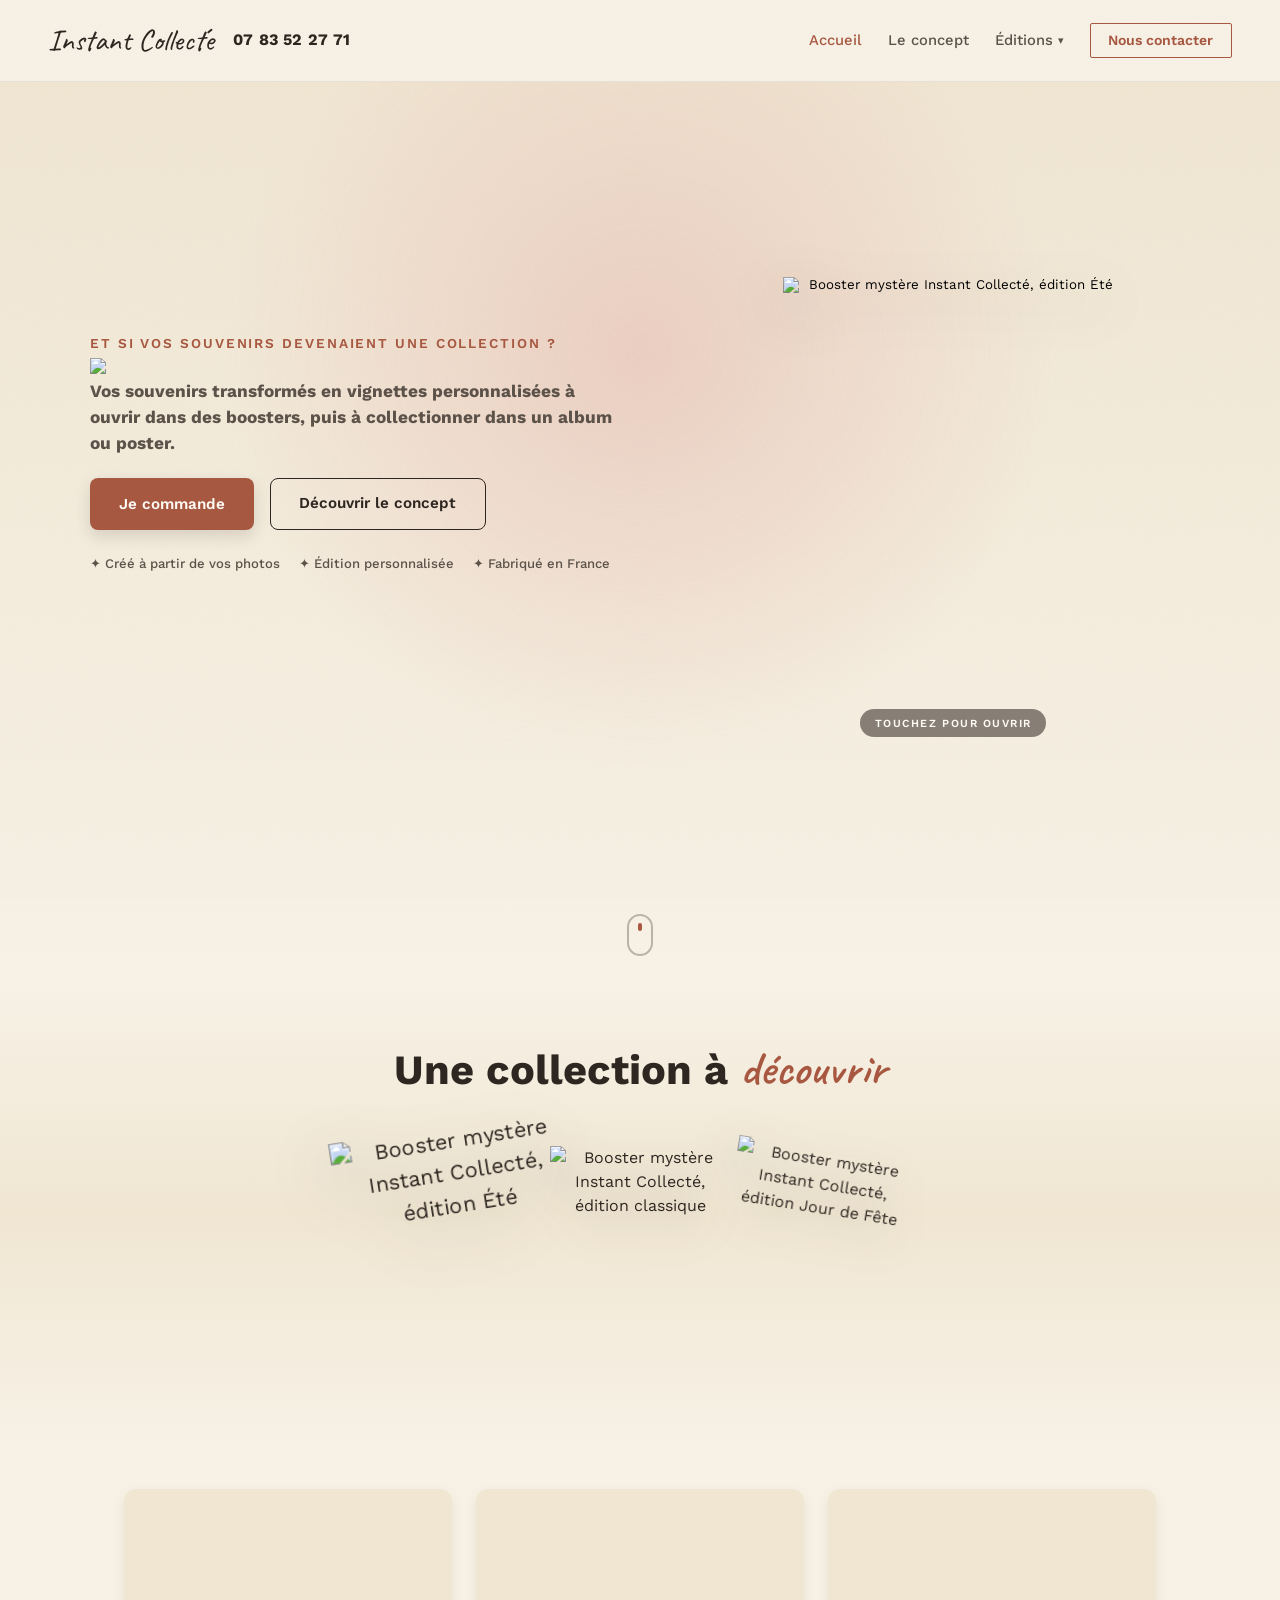
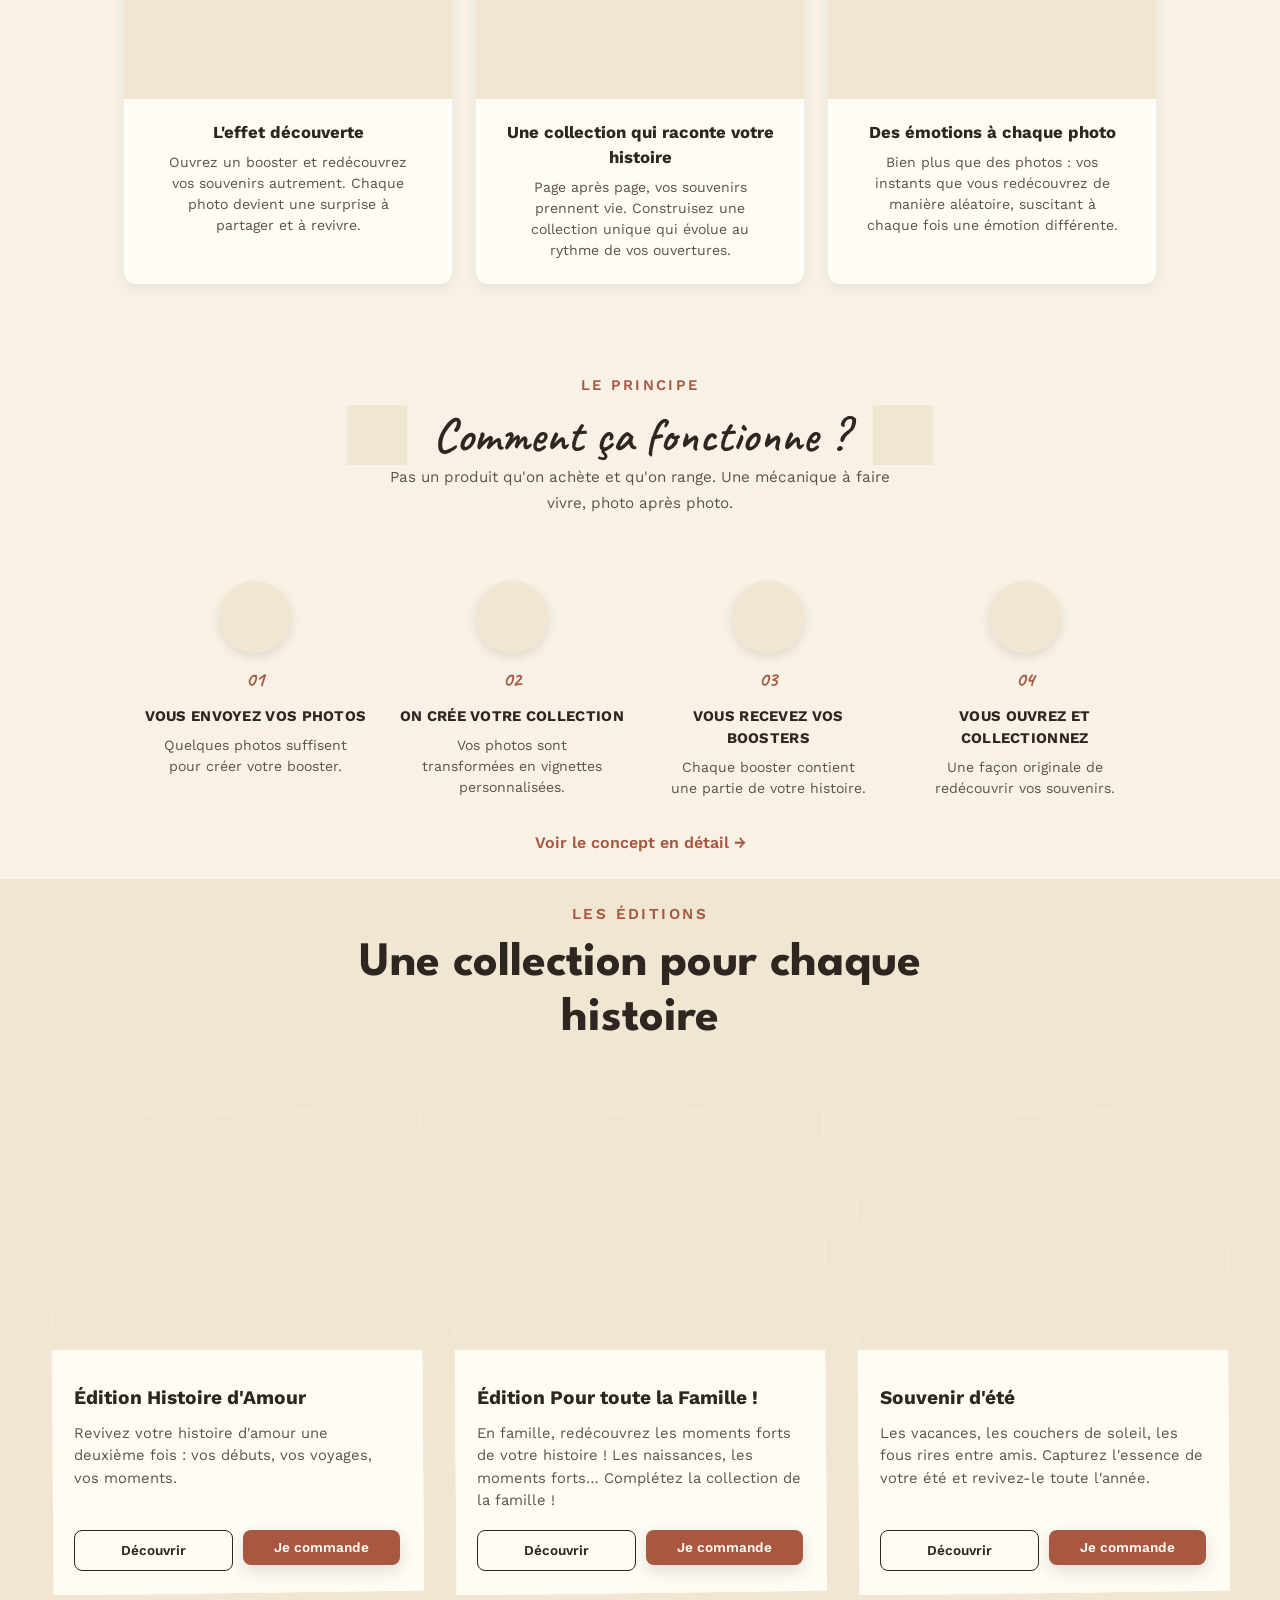
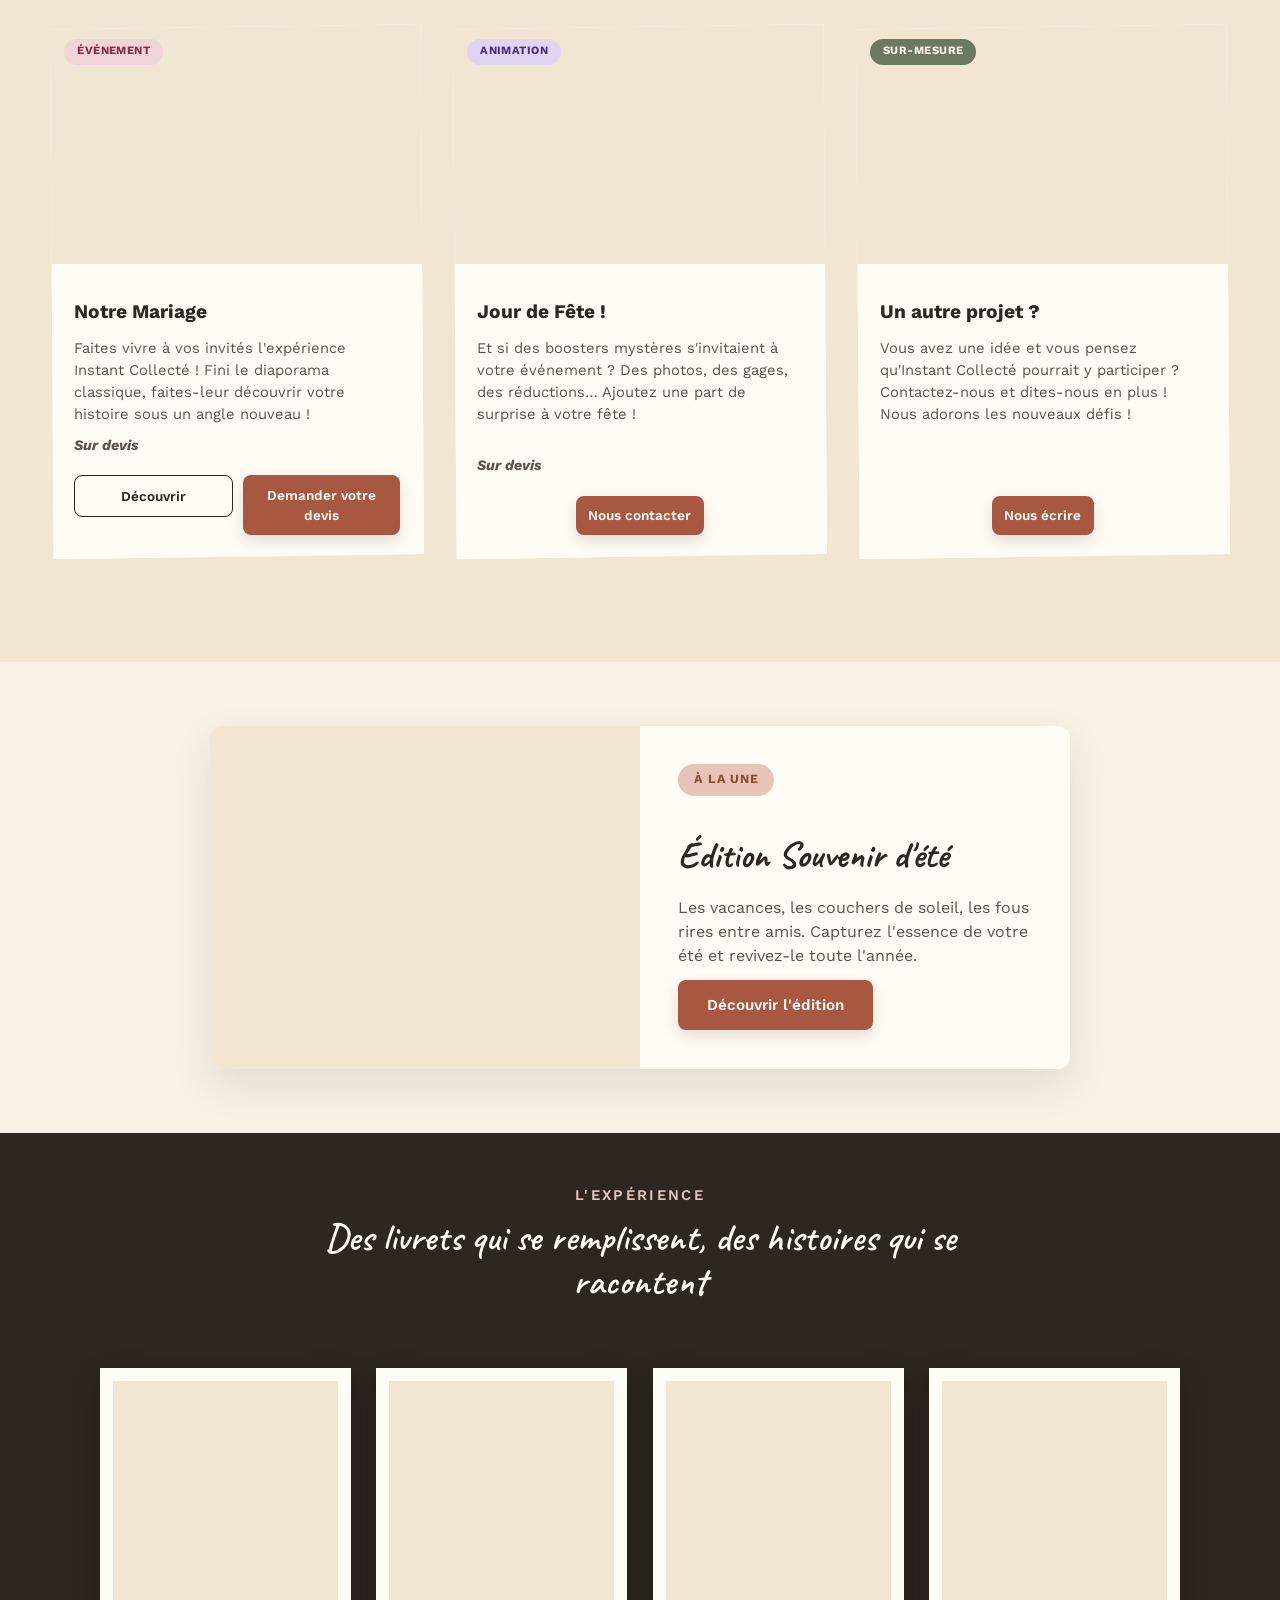
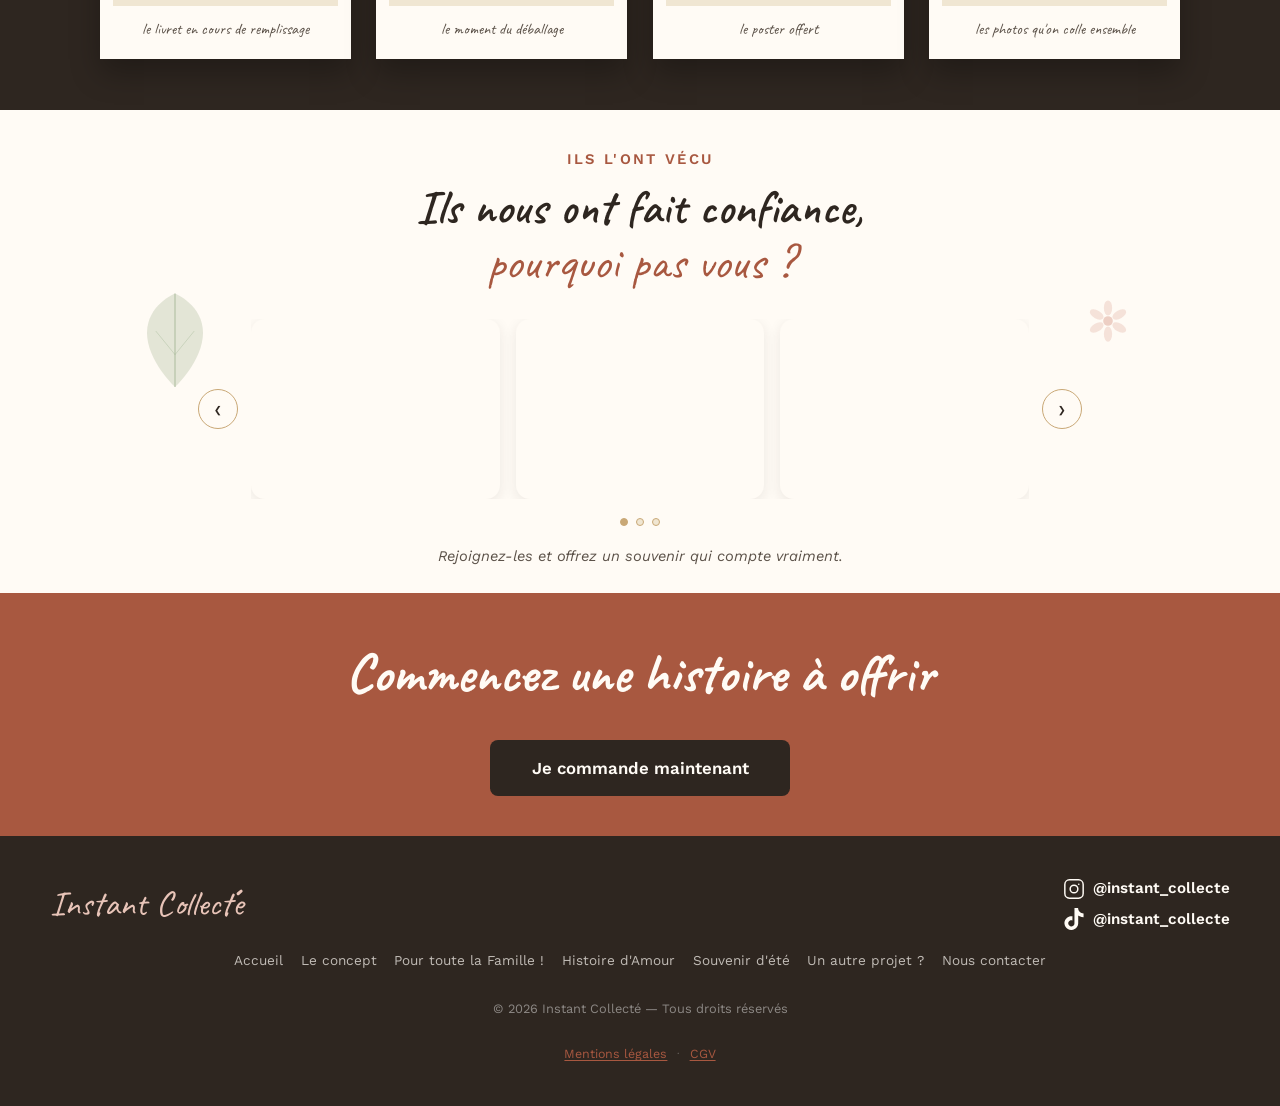
==== commit 8571a290: "Update index.html" ====
--- a/index.html
+++ b/index.html
@@ -50,6 +50,9 @@
   <link rel="preconnect" href="https://fonts.googleapis.com">
   <link rel="preconnect" href="https://fonts.gstatic.com" crossorigin>
 
+  <link rel="icon" type="image/x-icon" href="./favicon.ico">
+  <link rel="icon" type="image/png" sizes="192x192" href="./favicon-192.png">
+  <link rel="apple-touch-icon" href="./favicon-180.png">
   <link rel="stylesheet" href="./style.css?v=20260727">
 </head>
 <body>
@@ -105,7 +108,6 @@
       </div>
 
     <button class="nav-cta nav-cta-contact" onclick="window.location.hash='contact'">Nous contacter</button>
-    <button class="nav-cta" data-order-cta>Commander</button>
   </nav>
 
   <a href="#accueil" class="nav-back-home">← Retour à l'accueil</a>
@@ -1483,19 +1485,19 @@
     <div class="pdp-details-col">
       <h2>Ce poster contient</h2>
       <ul>
-        <li>1 poster A3 personnalisé à compléter</li>
-        <li>3 boosters mystères scellés</li>
-        <li>9 à 12 vignettes photo autocollantes</li>
-        <li>Une fresque à compléter au fil de l'ouverture des boosters</li>
+        <li><strong>1 poster A3</strong> personnalisé à compléter</li>
+        <li><strong>3 boosters mystères scellés</strong></li>
+        <li><strong>9 à 12 vignettes photo</strong> autocollantes</li>
+        <li>Une <strong>fresque à compléter</strong> au fil de l'ouverture des boosters</li>
       </ul>
     </div>
     <div class="pdp-details-col">
       <h2>Caractéristiques</h2>
       <ul>
-        <li>Format : A3 (29,7 × 42 cm)</li>
-        <li>Support : Papier premium haute qualité</li>
-        <li>Personnalisation : Vos photos de famille</li>
-        <li>Fabrication : Imprimé et assemblé en France</li>
+        <li>Format : <strong>A3 (29,7 × 42 cm)</strong></li>
+        <li>Support : <strong>Papier premium haute qualité</strong></li>
+        <li>Personnalisation : <strong>Vos photos de famille</strong></li>
+        <li>Fabrication : <strong>Imprimé et assemblé en France</strong></li>
       </ul>
     </div>
   </section>
@@ -1680,19 +1682,19 @@
     <div class="pdp-details-col">
       <h2>Ce poster contient</h2>
       <ul>
-        <li>1 poster A3 personnalisé à compléter</li>
-        <li>3 boosters mystères scellés</li>
-        <li>9 à 12 vignettes photo autocollantes</li>
-        <li>Une fresque à compléter au fil de l'ouverture des boosters</li>
+        <li><strong>1 poster A3</strong> personnalisé à compléter</li>
+        <li><strong>3 boosters mystères scellés</strong></li>
+        <li><strong>9 à 12 vignettes photo</strong> autocollantes</li>
+        <li>Une <strong>fresque à compléter</strong> au fil de l'ouverture des boosters</li>
       </ul>
     </div>
     <div class="pdp-details-col">
       <h2>Caractéristiques</h2>
       <ul>
-        <li>Format : A3 (29,7 × 42 cm)</li>
-        <li>Support : Papier premium haute qualité</li>
-        <li>Personnalisation : Vos photos et votre histoire</li>
-        <li>Fabrication : Imprimé et assemblé en France</li>
+        <li>Format : <strong>A3 (29,7 × 42 cm)</strong></li>
+        <li>Support : <strong>Papier premium haute qualité</strong></li>
+        <li>Personnalisation : <strong>Vos photos et votre histoire</strong></li>
+        <li>Fabrication : <strong>Imprimé et assemblé en France</strong></li>
       </ul>
     </div>
   </section>
@@ -1786,19 +1788,19 @@
     <div class="pdp-details-col">
       <h2>Ce poster contient</h2>
       <ul>
-        <li>1 poster A3 personnalisé à compléter</li>
-        <li>3 boosters mystères scellés</li>
-        <li>9 à 12 vignettes photo autocollantes</li>
-        <li>Une fresque à compléter au fil de l'ouverture des boosters</li>
+        <li><strong>1 poster A3</strong> personnalisé à compléter</li>
+        <li><strong>3 boosters mystères scellés</strong></li>
+        <li><strong>9 à 12 vignettes photo</strong> autocollantes</li>
+        <li>Une <strong>fresque à compléter</strong> au fil de l'ouverture des boosters</li>
       </ul>
     </div>
     <div class="pdp-details-col">
       <h2>Caractéristiques</h2>
       <ul>
-        <li>Format : A3 (29,7 × 42 cm)</li>
-        <li>Support : Papier premium haute qualité</li>
-        <li>Personnalisation : Vos photos de vacances</li>
-        <li>Fabrication : Imprimé et assemblé en France</li>
+        <li>Format : <strong>A3 (29,7 × 42 cm)</strong></li>
+        <li>Support : <strong>Papier premium haute qualité</strong></li>
+        <li>Personnalisation : <strong>Vos photos de vacances</strong></li>
+        <li>Fabrication : <strong>Imprimé et assemblé en France</strong></li>
       </ul>
     </div>
   </section>
--- a/style.css
+++ b/style.css
@@ -317,7 +317,12 @@
     transition: max-height 0.28s ease;
   }
   .nav-editions-menu::before{ display:none; }
-  .nav-editions.is-open .nav-editions-menu{ max-height:420px; pointer-events:auto; }
+  /* transform:none est obligatoire ici : la règle desktop
+     `.nav-editions.is-open .nav-editions-menu` (translateX(-50%)) a une
+     spécificité supérieure à `.nav-editions-menu` de cette media query et
+     écrasait donc son transform:none, décalant le menu hors du panneau
+     mobile et tronquant les libellés des éditions. */
+  .nav-editions.is-open .nav-editions-menu{ max-height:420px; pointer-events:auto; transform: none; }
   .nav-editions-menu a{ min-height:44px; }
 
   .nav-backdrop{
@@ -617,9 +622,21 @@
 @media (max-width: 620px){
   .boosters-fan-item{ height: clamp(130px,32vw,170px); }
   .boosters-fan-art{ max-width: clamp(100px,26vw,140px); }
-  .boosters-fan-item-1{ margin-right:-1rem; }
+  /* Le transform desktop (translateY(60px), ligne ~614) compense le padding
+     transparent du PNG Été couplé au scale(1.35). En mobile le scale tombe à
+     1.05 : les 60px deviennent un décalage vers le bas nettement visible.
+     On redéfinit donc le transform complet ici (rotation comprise, sinon elle
+     serait perdue) avec une compensation proportionnée. */
+  .boosters-fan-item-1{ margin-right:-1rem; transform: rotate(-9deg) translateY(10px); }
   .boosters-fan-item-3{ margin-left:-1rem; }
-  .boosters-fan-item-1 .boosters-fan-art{ transform: scale(1.05); }
+  /* Le PNG Été est cadré plus large que les 2 autres packs (marge transparente
+     autour du visuel) : à hauteur de boîte égale, son contenu visible est plus
+     petit. Le desktop compense avec scale(1.35) ; le 1.05 mobile était trop
+     faible, d'où un booster visuellement plus petit que les deux autres.
+     transform-origin: bottom center (hérité de .boosters-fan-item) garantit que
+     l'agrandissement se fait vers le haut : le bas ne bouge pas, l'alignement
+     corrigé juste au-dessus est donc préservé. */
+  .boosters-fan-item-1 .boosters-fan-art{ transform: scale(1.25); }
 }
 
 /* ===================== VALUES (accueil) ===================== */
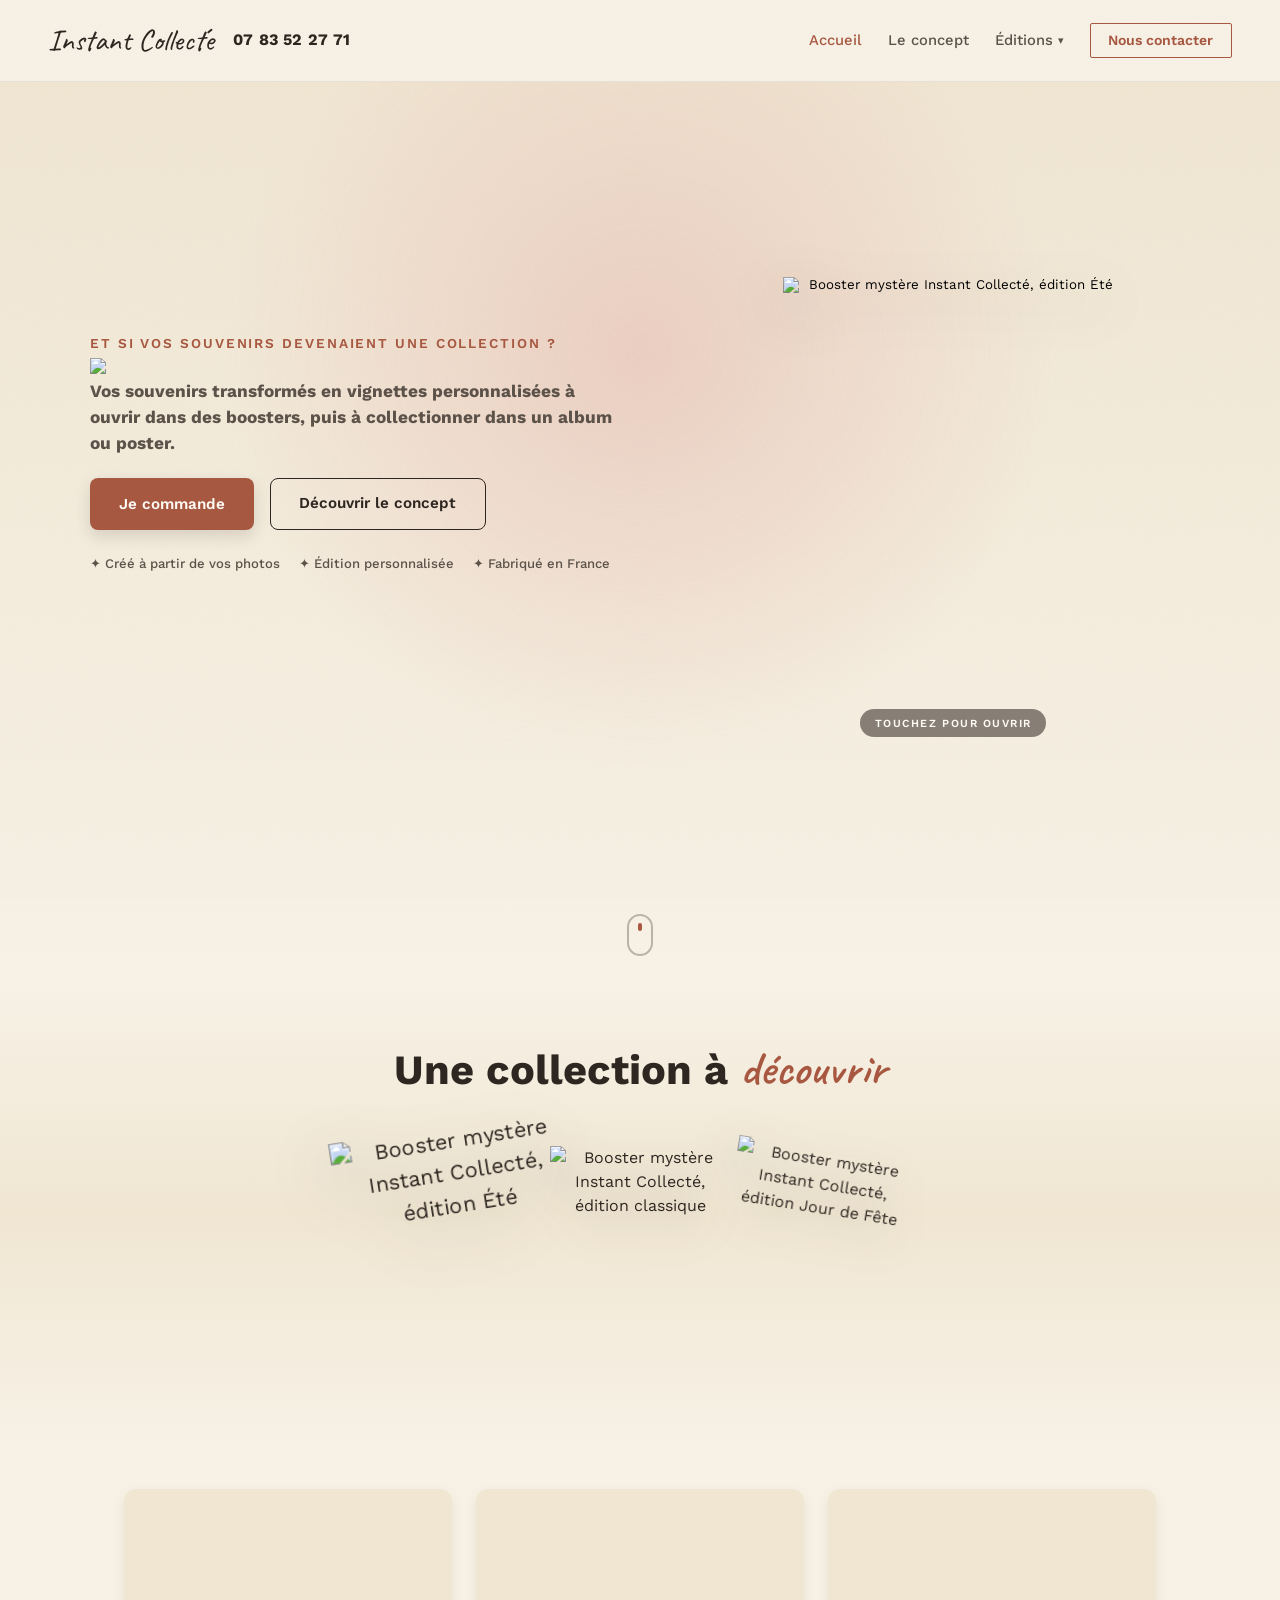
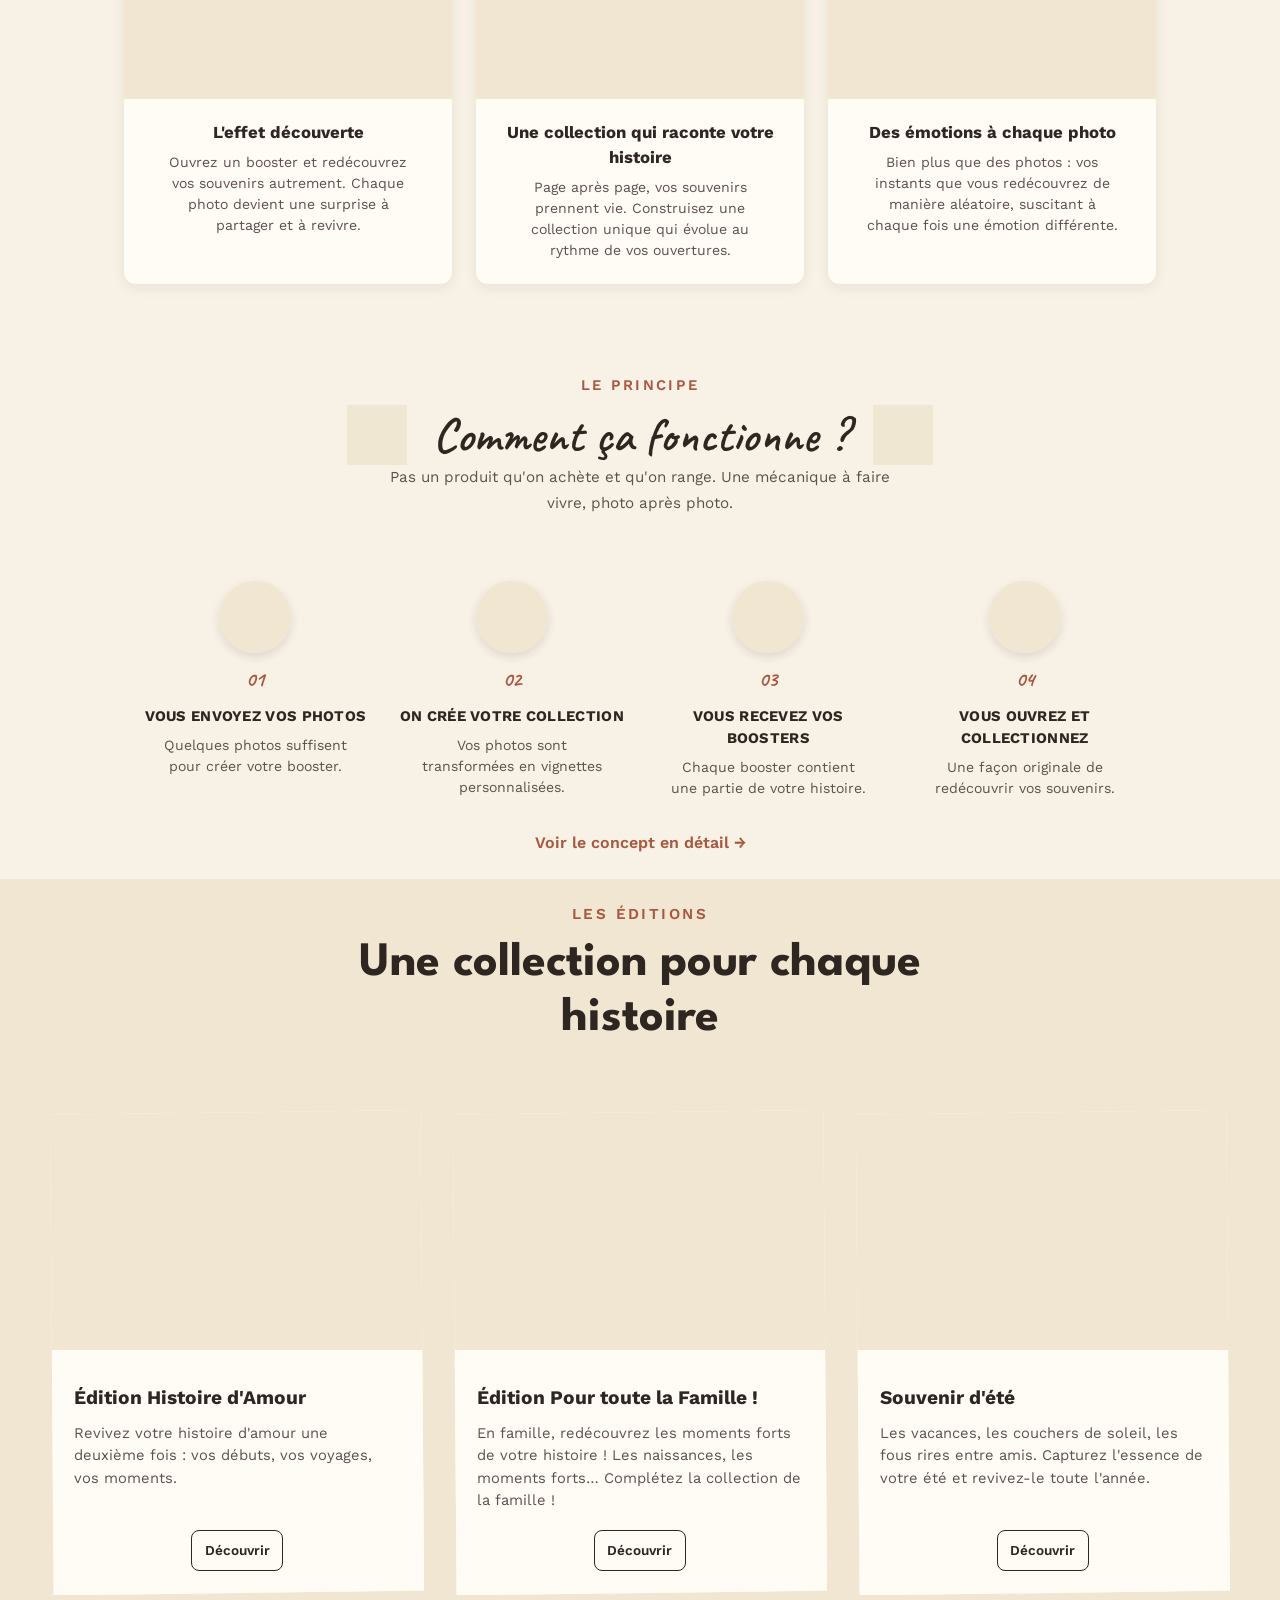
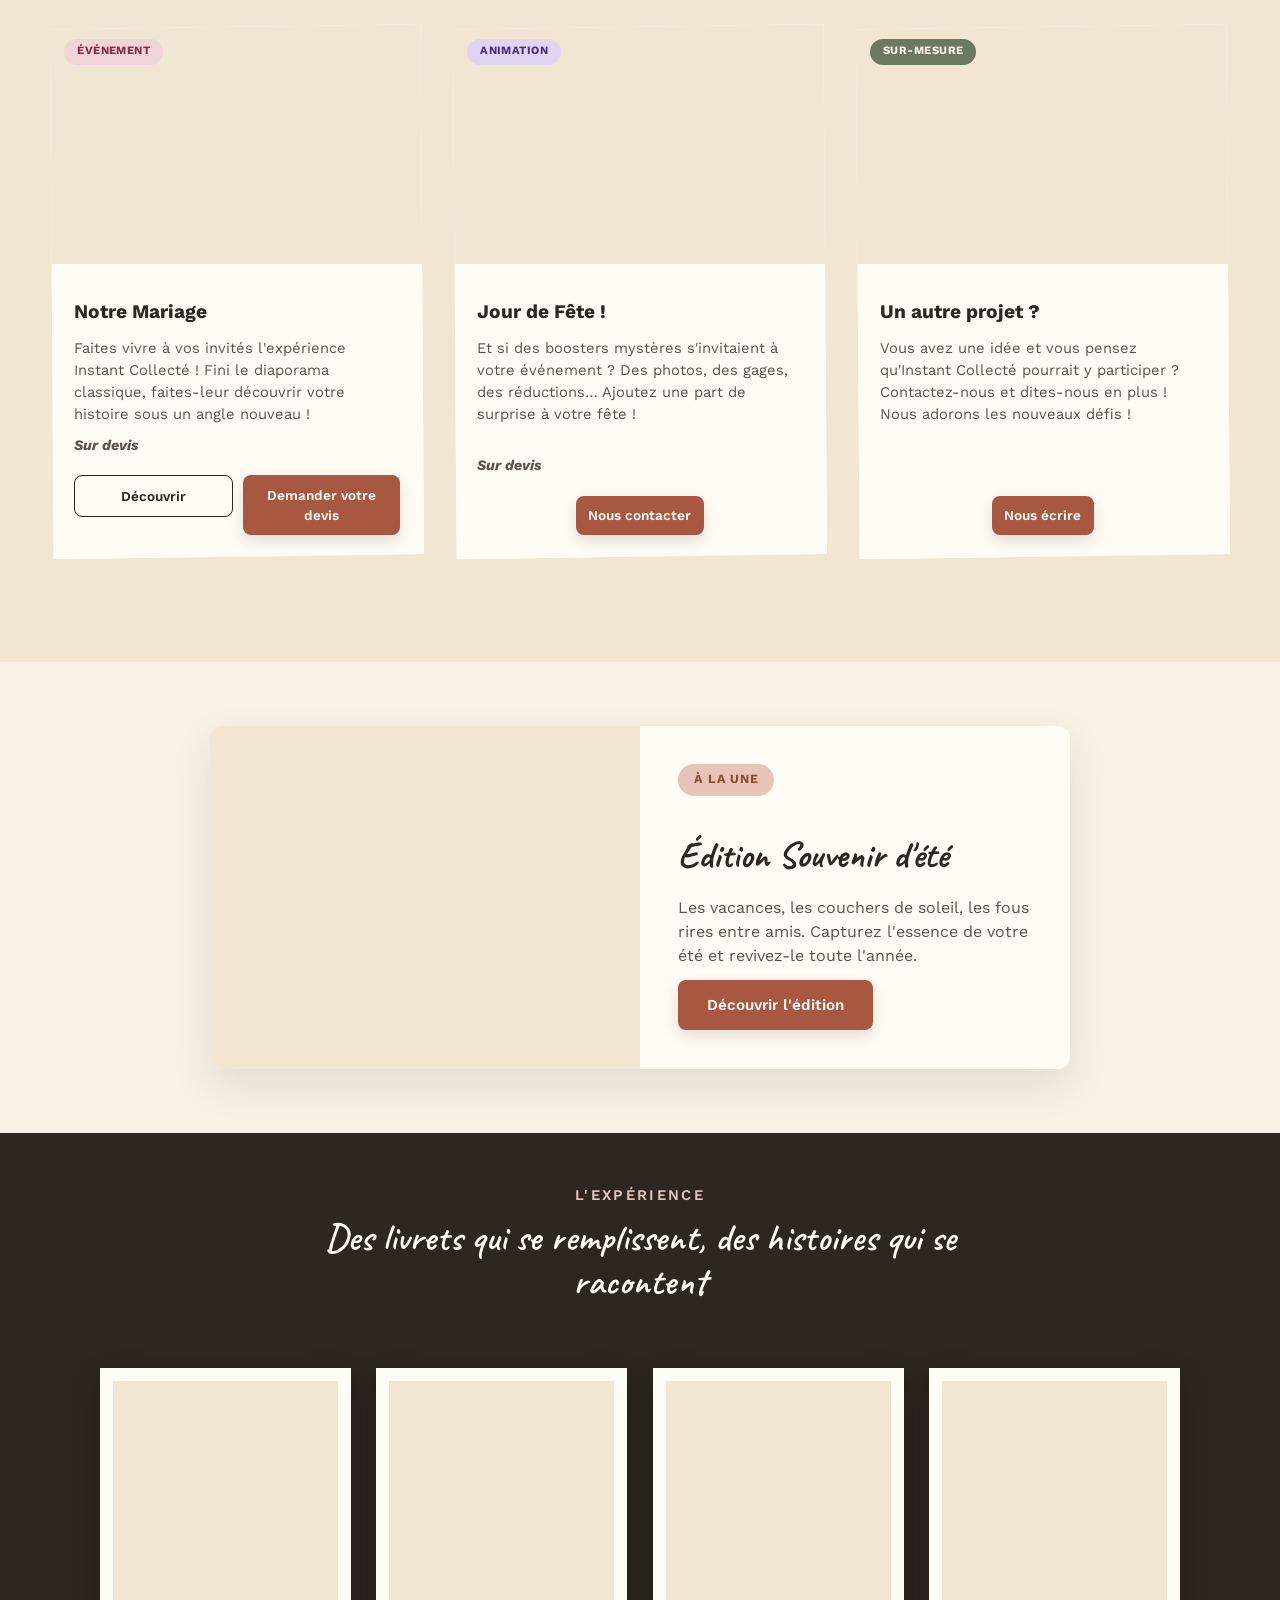
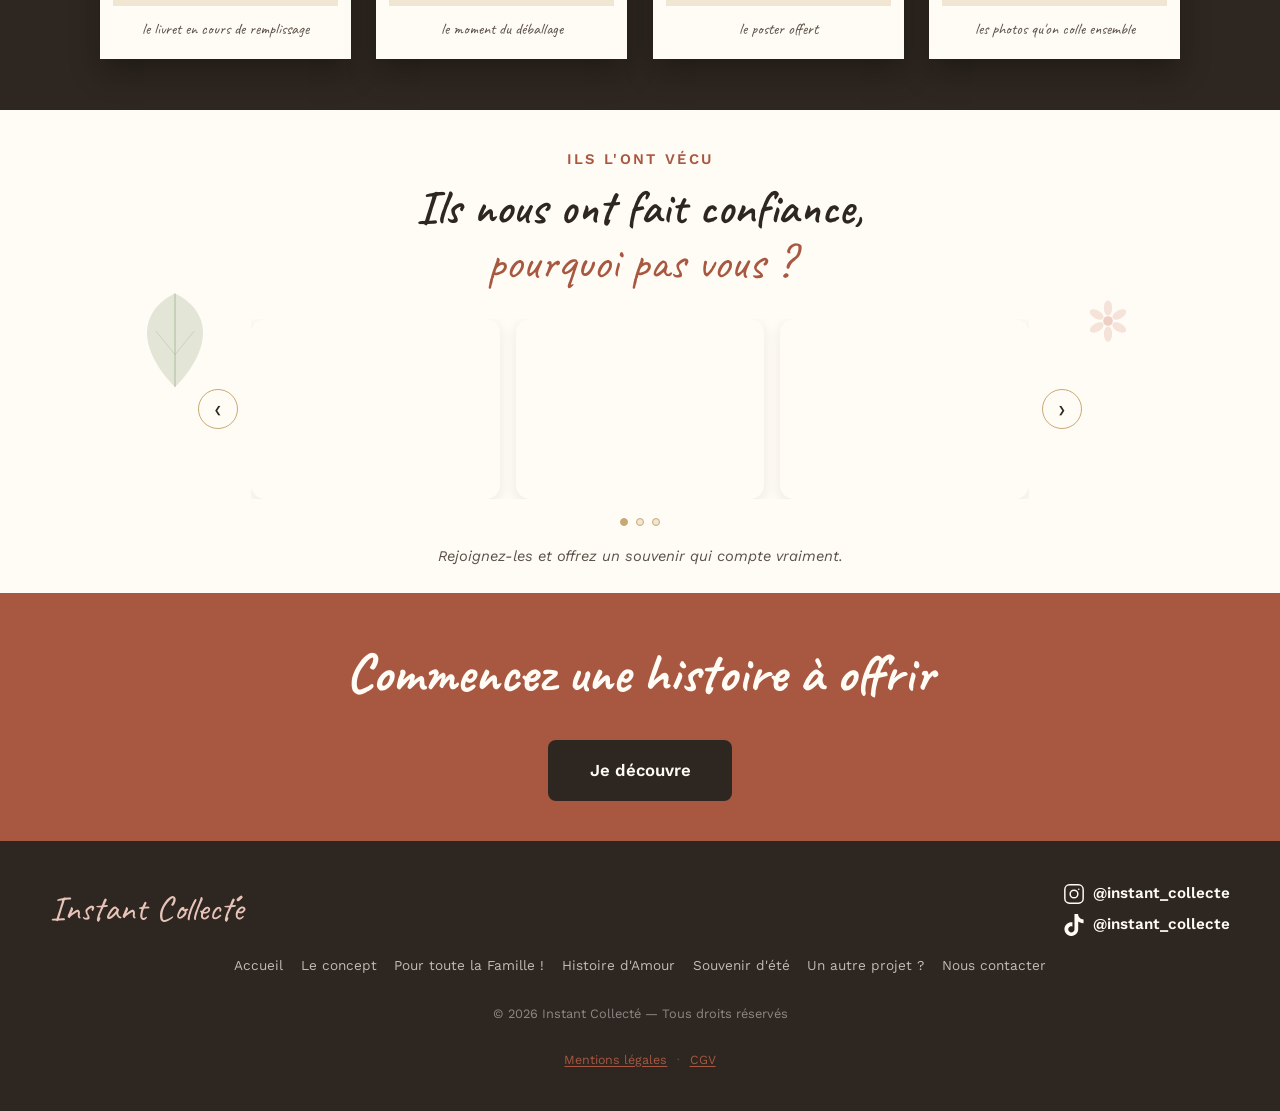
==== commit 1f8049e4: "Update index.html" ====
--- a/index.html
+++ b/index.html
@@ -286,9 +286,8 @@
         <div class="produit-body">
           <h3 class="produit-title">Édition Histoire d'Amour</h3>
           <p class="produit-desc">Revivez votre histoire d'amour une deuxième fois : vos débuts, vos voyages, vos moments.</p>
-          <div class="card-actions">
+          <div class="card-actions card-actions-center">
             <a href="#histoire-d-amour" class="btn btn-outline">Découvrir</a>
-            <button class="btn btn-primary" data-order-cta data-edition="histoire-d-amour">Je commande</button>
           </div>
         </div>
       </article>
@@ -299,9 +298,8 @@
         <div class="produit-body">
           <h3 class="produit-title">Édition Pour toute la Famille !</h3>
           <p class="produit-desc">En famille, redécouvrez les moments forts de votre histoire ! Les naissances, les moments forts… Complétez la collection de la famille&nbsp;!</p>
-          <div class="card-actions">
+          <div class="card-actions card-actions-center">
             <a href="#pour-toute-la-famille" class="btn btn-outline">Découvrir</a>
-            <button class="btn btn-primary" data-order-cta data-edition="pour-toute-la-famille">Je commande</button>
           </div>
         </div>
       </article>
@@ -312,9 +310,8 @@
         <div class="produit-body">
           <h3 class="produit-title">Souvenir d'été</h3>
           <p class="produit-desc">Les vacances, les couchers de soleil, les fous rires entre amis. Capturez l'essence de votre été et revivez-le toute l'année.</p>
-          <div class="card-actions">
+          <div class="card-actions card-actions-center">
             <a href="#souvenir-ete" class="btn btn-outline">Découvrir</a>
-            <button class="btn btn-primary" data-order-cta data-edition="souvenir-ete">Je commande</button>
           </div>
         </div>
       </article>
@@ -453,7 +450,7 @@
 
   <section class="cta-final">
     <h2 class="cta-final-title">Commencez une histoire à offrir</h2>
-    <button class="btn btn-primary btn-large" data-order-cta>Je commande maintenant</button>
+    <a href="#concept" class="btn btn-primary btn-large">Je découvre</a>
   </section>
 
 
@@ -609,7 +606,7 @@
 
   <section class="cta-final">
     <h2 class="cta-final-title">Commencez une histoire à offrir</h2>
-    <button class="btn btn-primary btn-large" data-order-cta>Je commande maintenant</button>
+    <a href="#concept" class="btn btn-primary btn-large">Je découvre</a>
   </section>
 
 
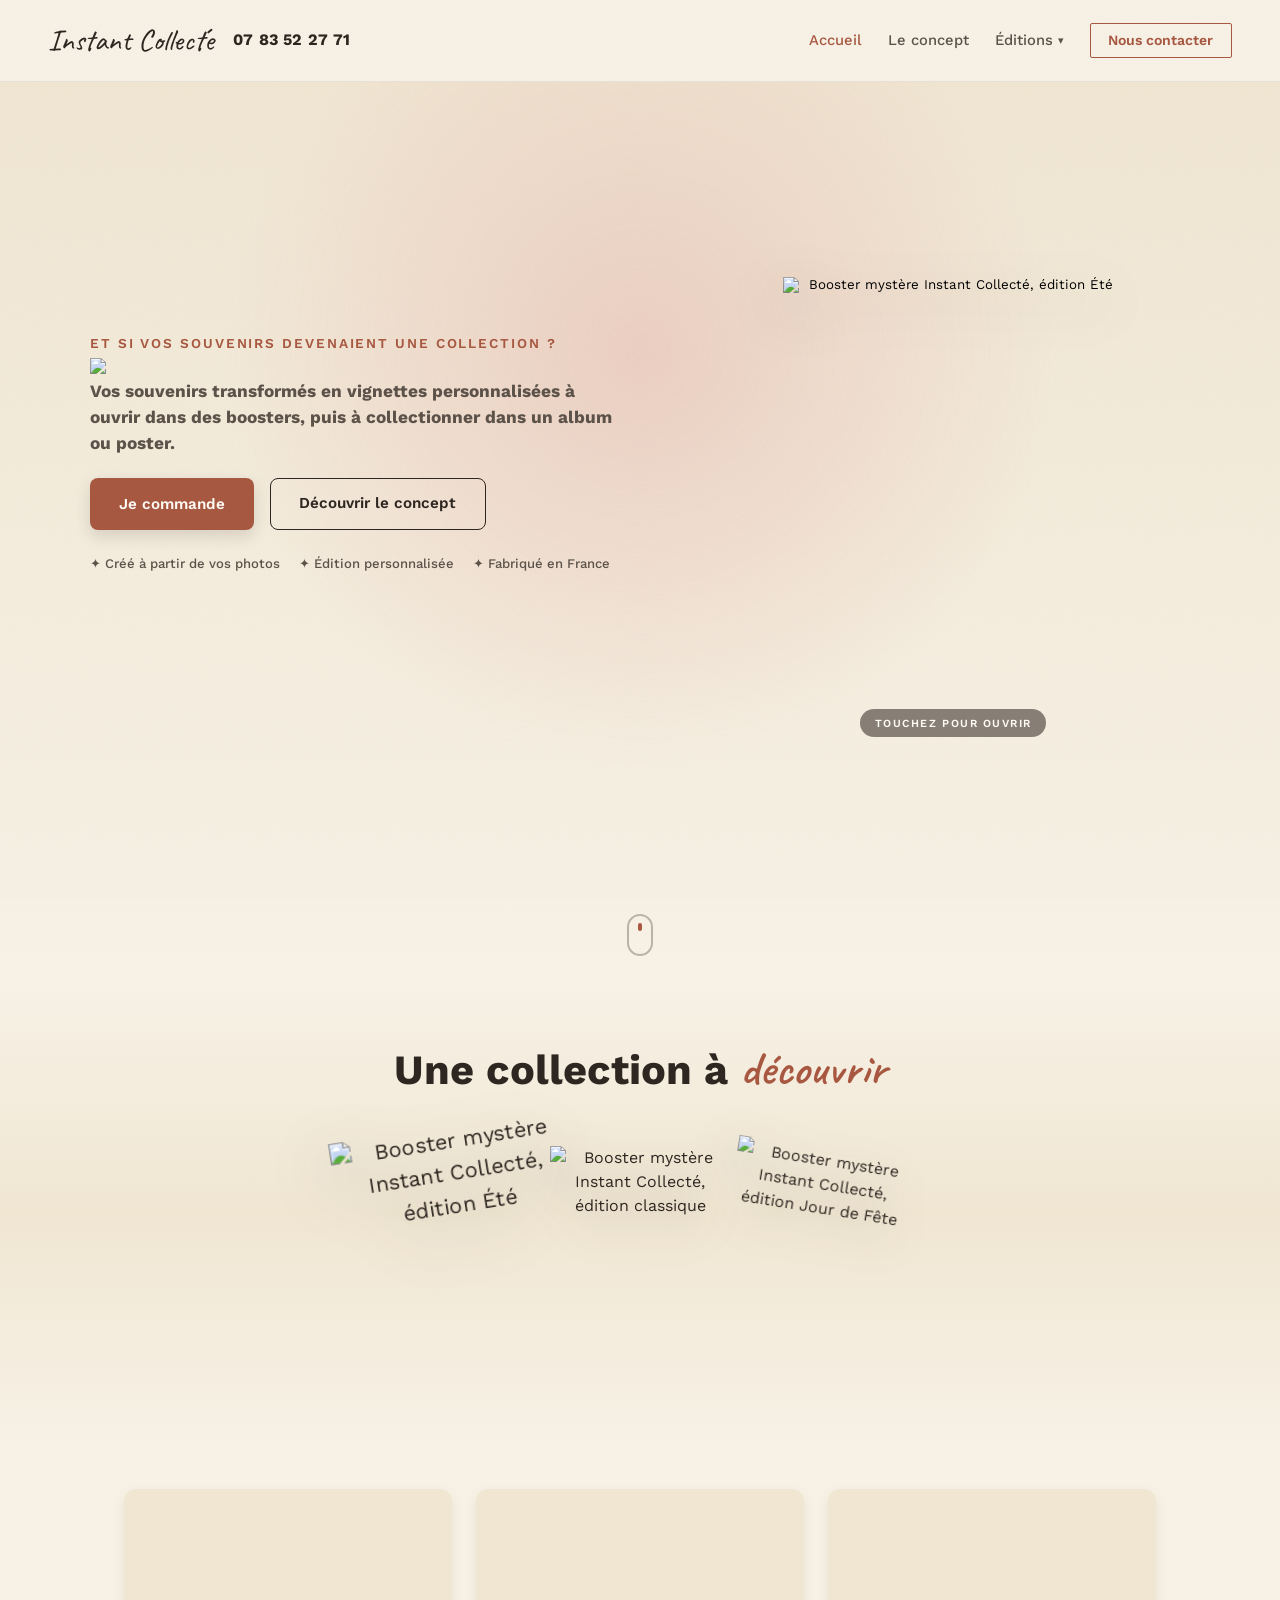
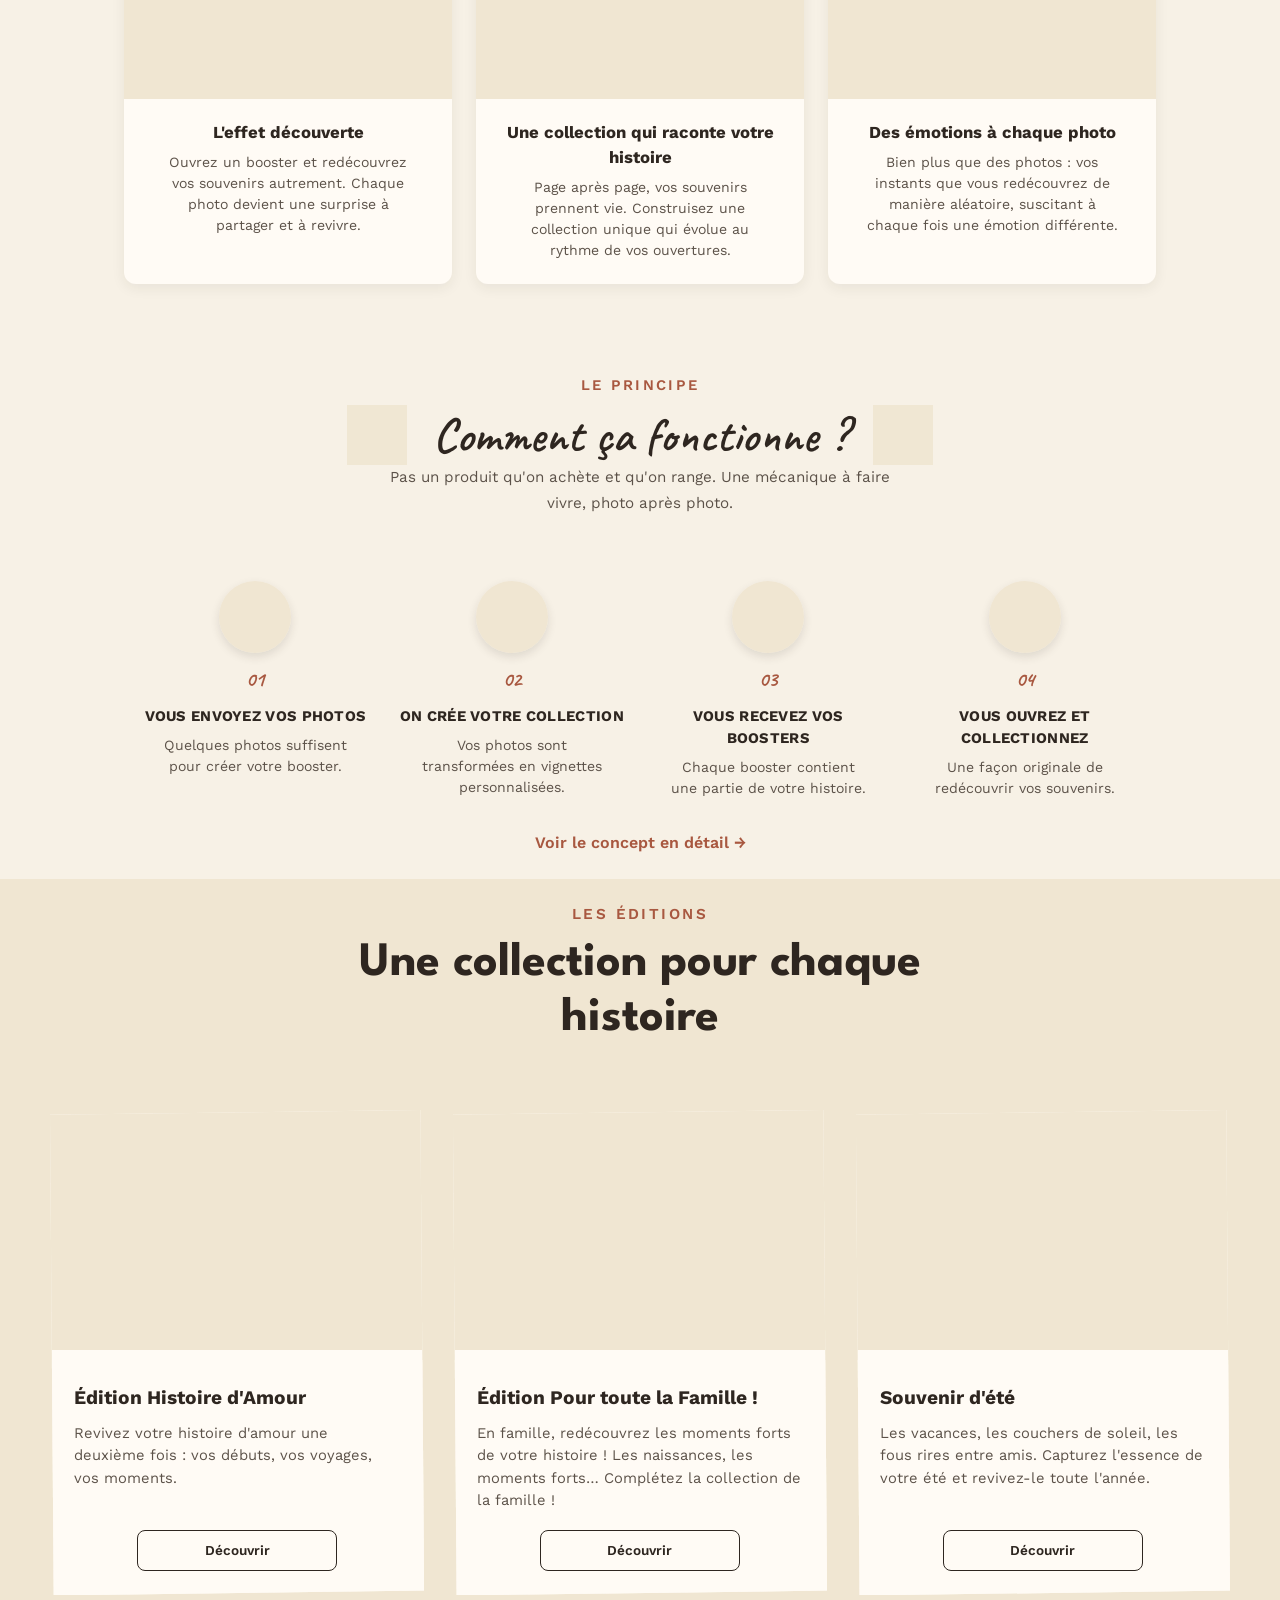
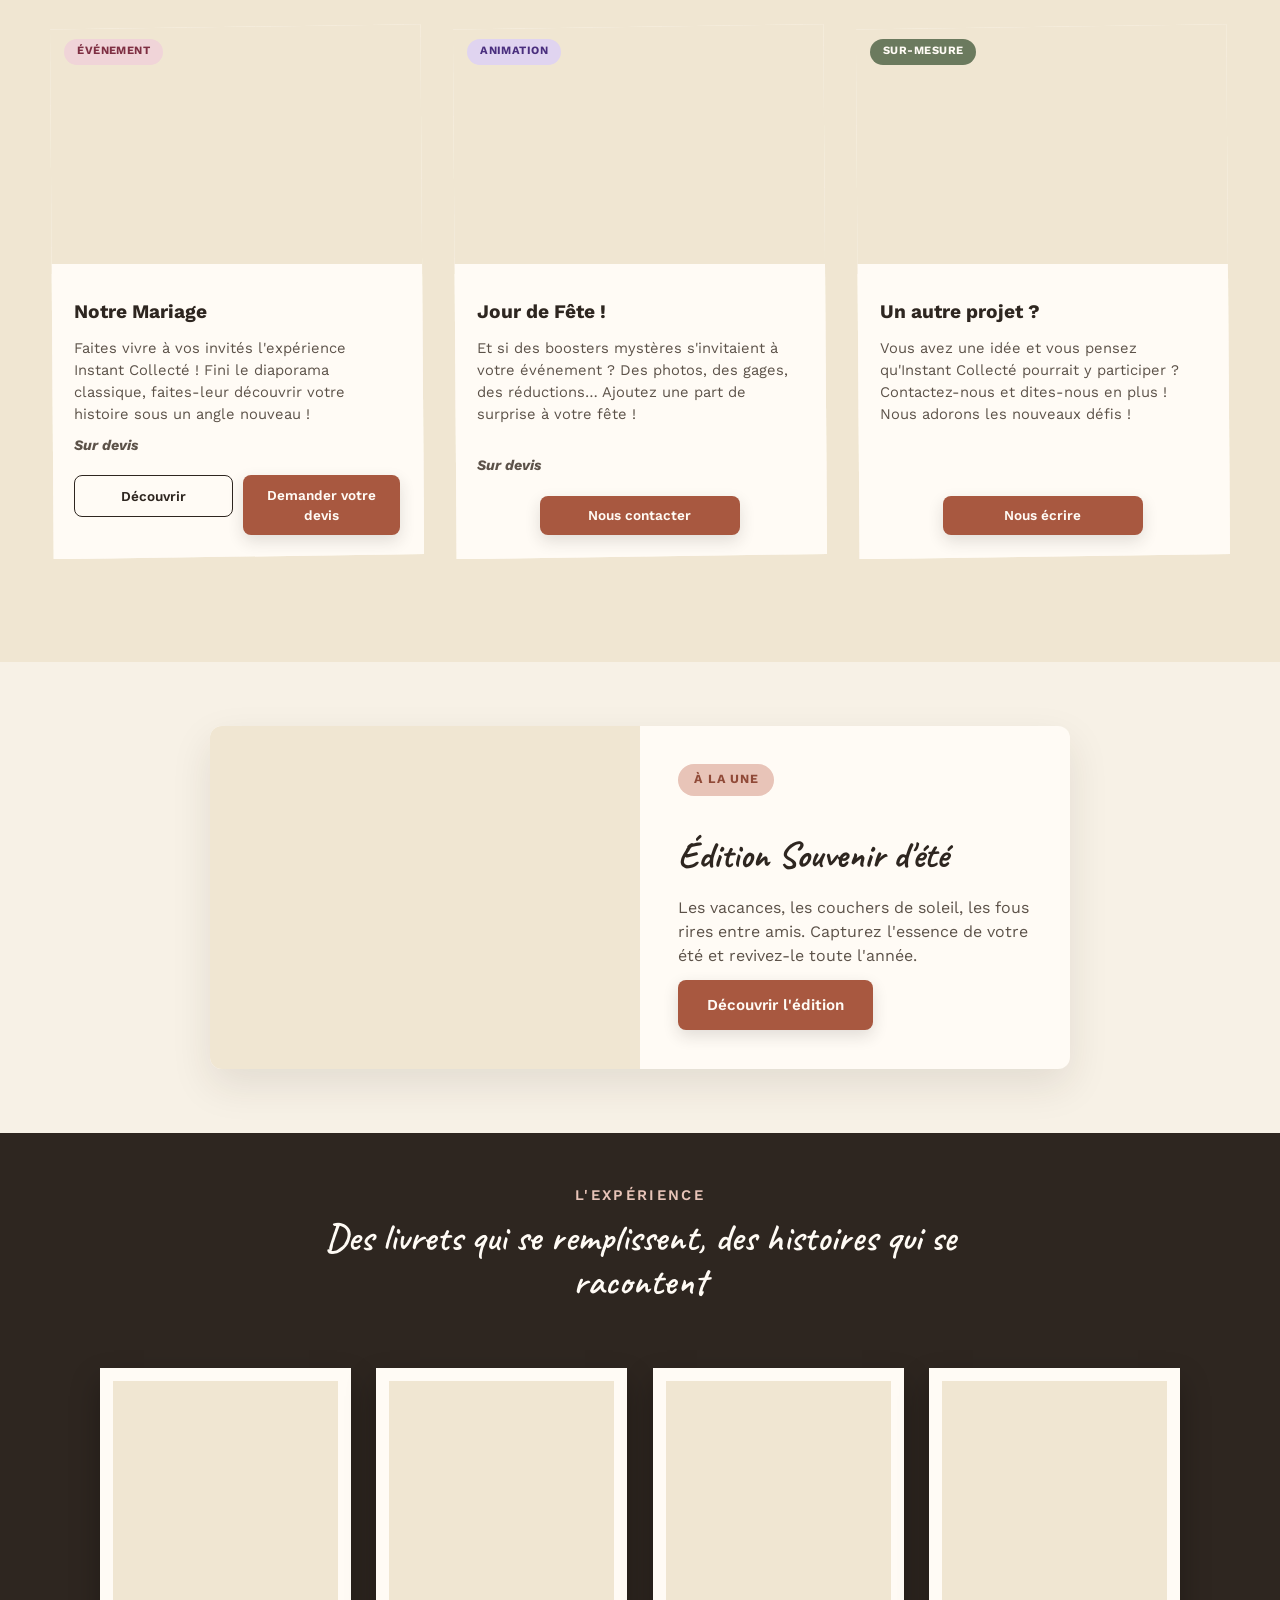
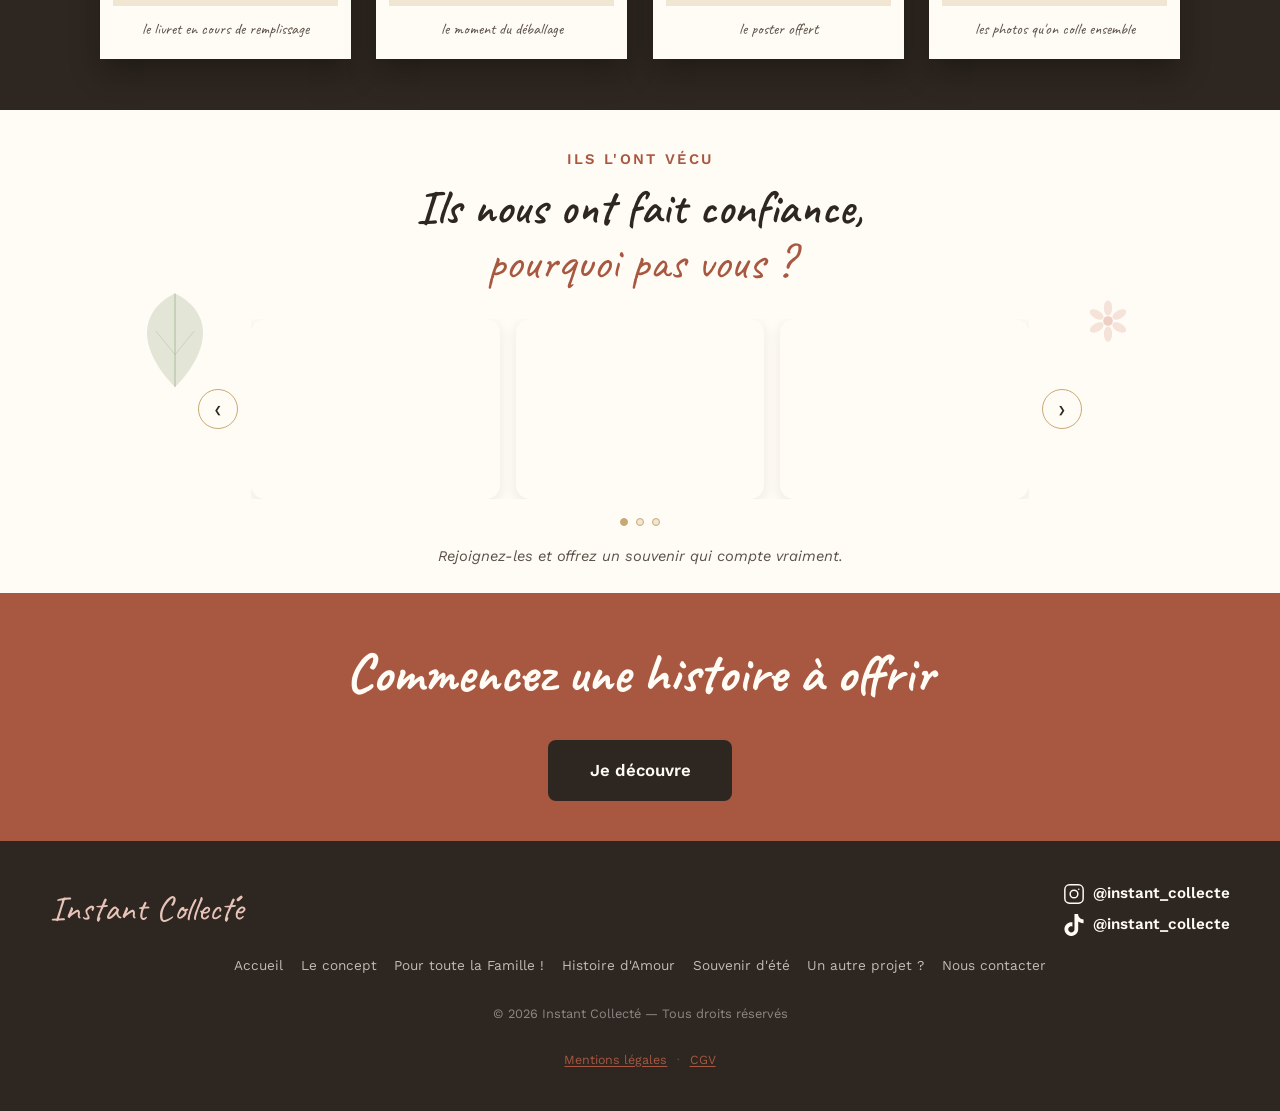
==== commit 9e3a38ba: "Update index.html" ====
--- a/index.html
+++ b/index.html
@@ -3,6 +3,15 @@
 <head>
   <meta charset="UTF-8">
   <meta name="viewport" content="width=device-width, initial-scale=1">
+    <!-- Google tag (gtag.js) -->
+  <script async src="https://www.googletagmanager.com/gtag/js?id=G-ZXPBCENRYW"></script>
+  <script>
+    window.dataLayer = window.dataLayer || [];
+    function gtag(){dataLayer.push(arguments);}
+    gtag('js', new Date());
+
+    gtag('config', 'G-ZXPBCENRYW');
+  </script>
   <title>Instant Collecté — Albums photo souvenirs à collectionner</title>
   <meta name="description" content="Instant Collecté transforme vos plus beaux souvenirs en boosters mystères et albums à collectionner. Photos surprises, livrets personnalisés, cadeaux uniques à offrir.">
   <link rel="canonical" href="https://instant-collecte.fr/">
--- a/style.css
+++ b/style.css
@@ -1134,7 +1134,7 @@
 }
 .card-actions .btn{ flex: 1; min-width: 0; text-align: center; font-size: 0.85rem; padding: 0.6rem 0.8rem; }
 .card-actions-center{ justify-content: center; }
-.card-actions-center .btn{ flex: 0 0 auto; }
+.card-actions-center .btn{ flex: 0 0 auto; min-width: 200px; }
 .card-bientot-label{ color: var(--terracotta); font-weight: 600; }
 .produit-card-autre .card-actions{ margin-top: auto; }
 @media (max-width: 480px){ .card-actions{ flex-direction: column; } .card-actions .btn{ flex: none; width: 100%; } }
